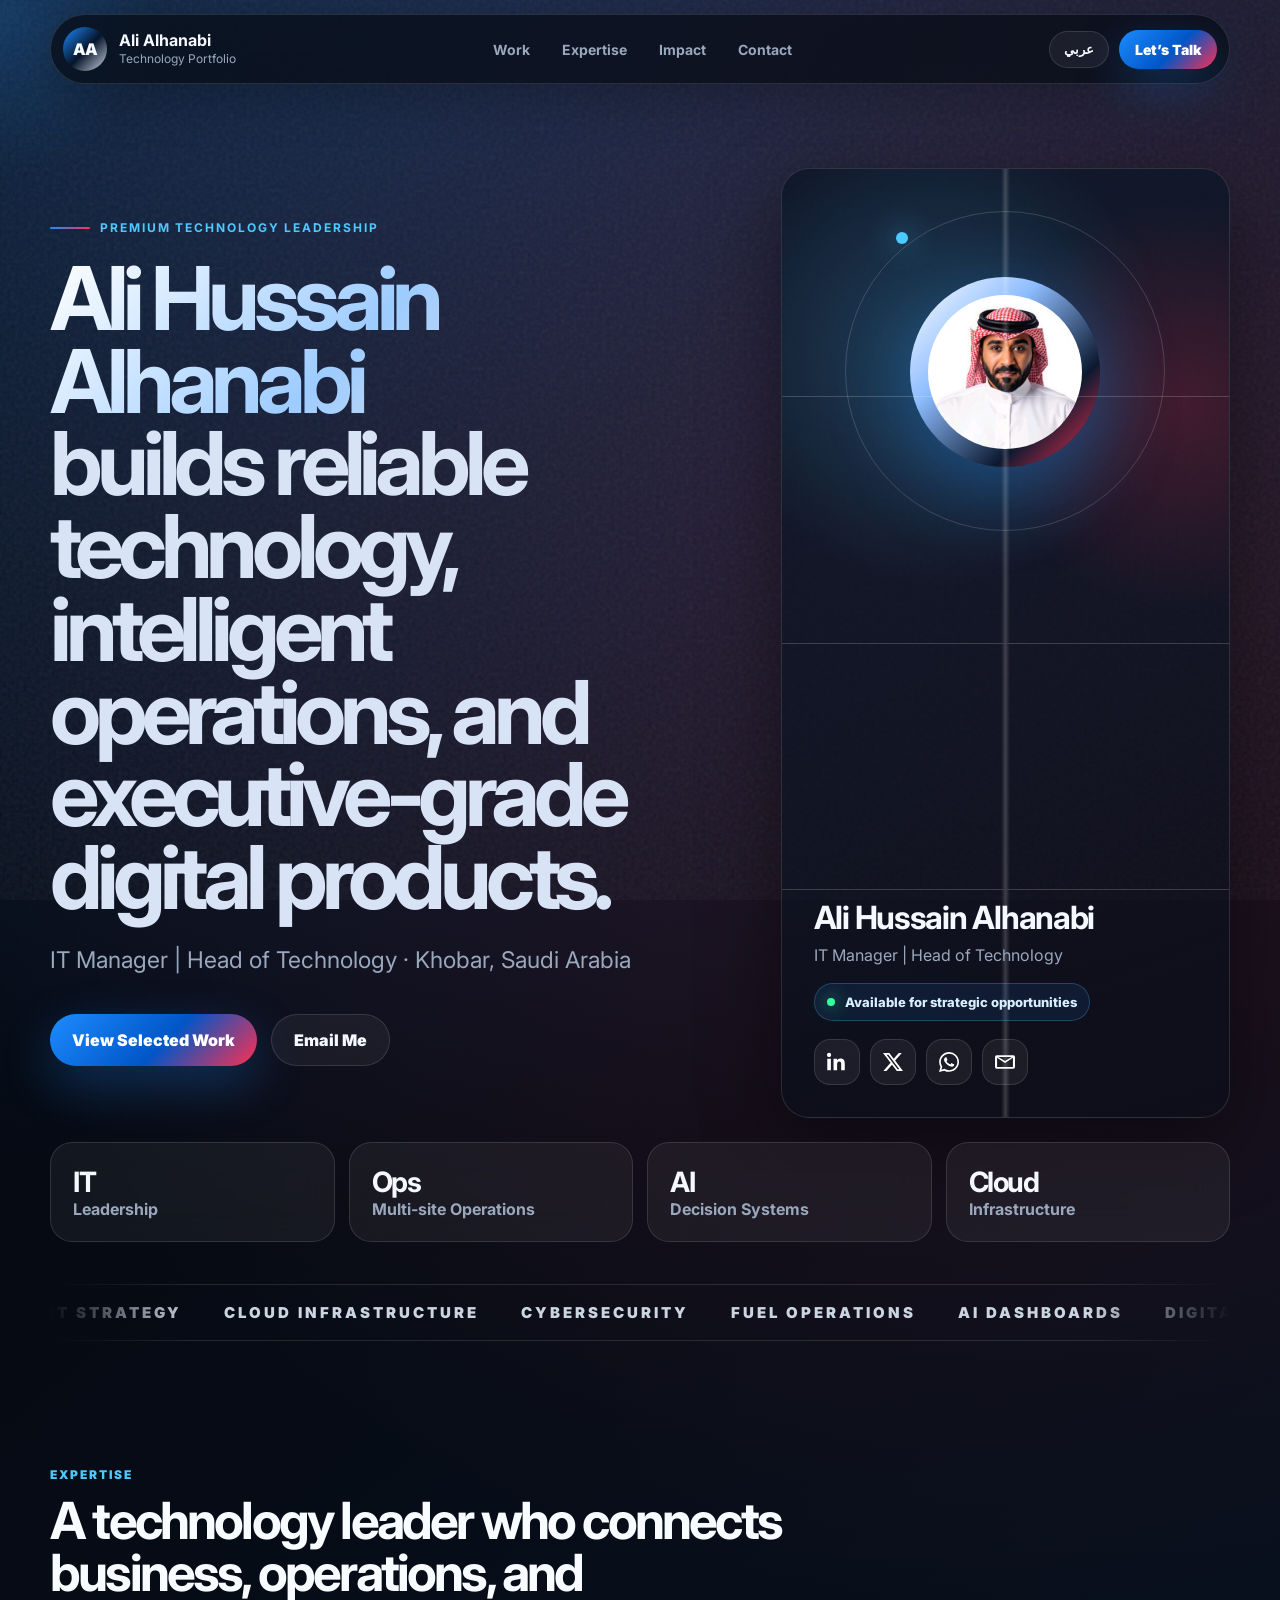
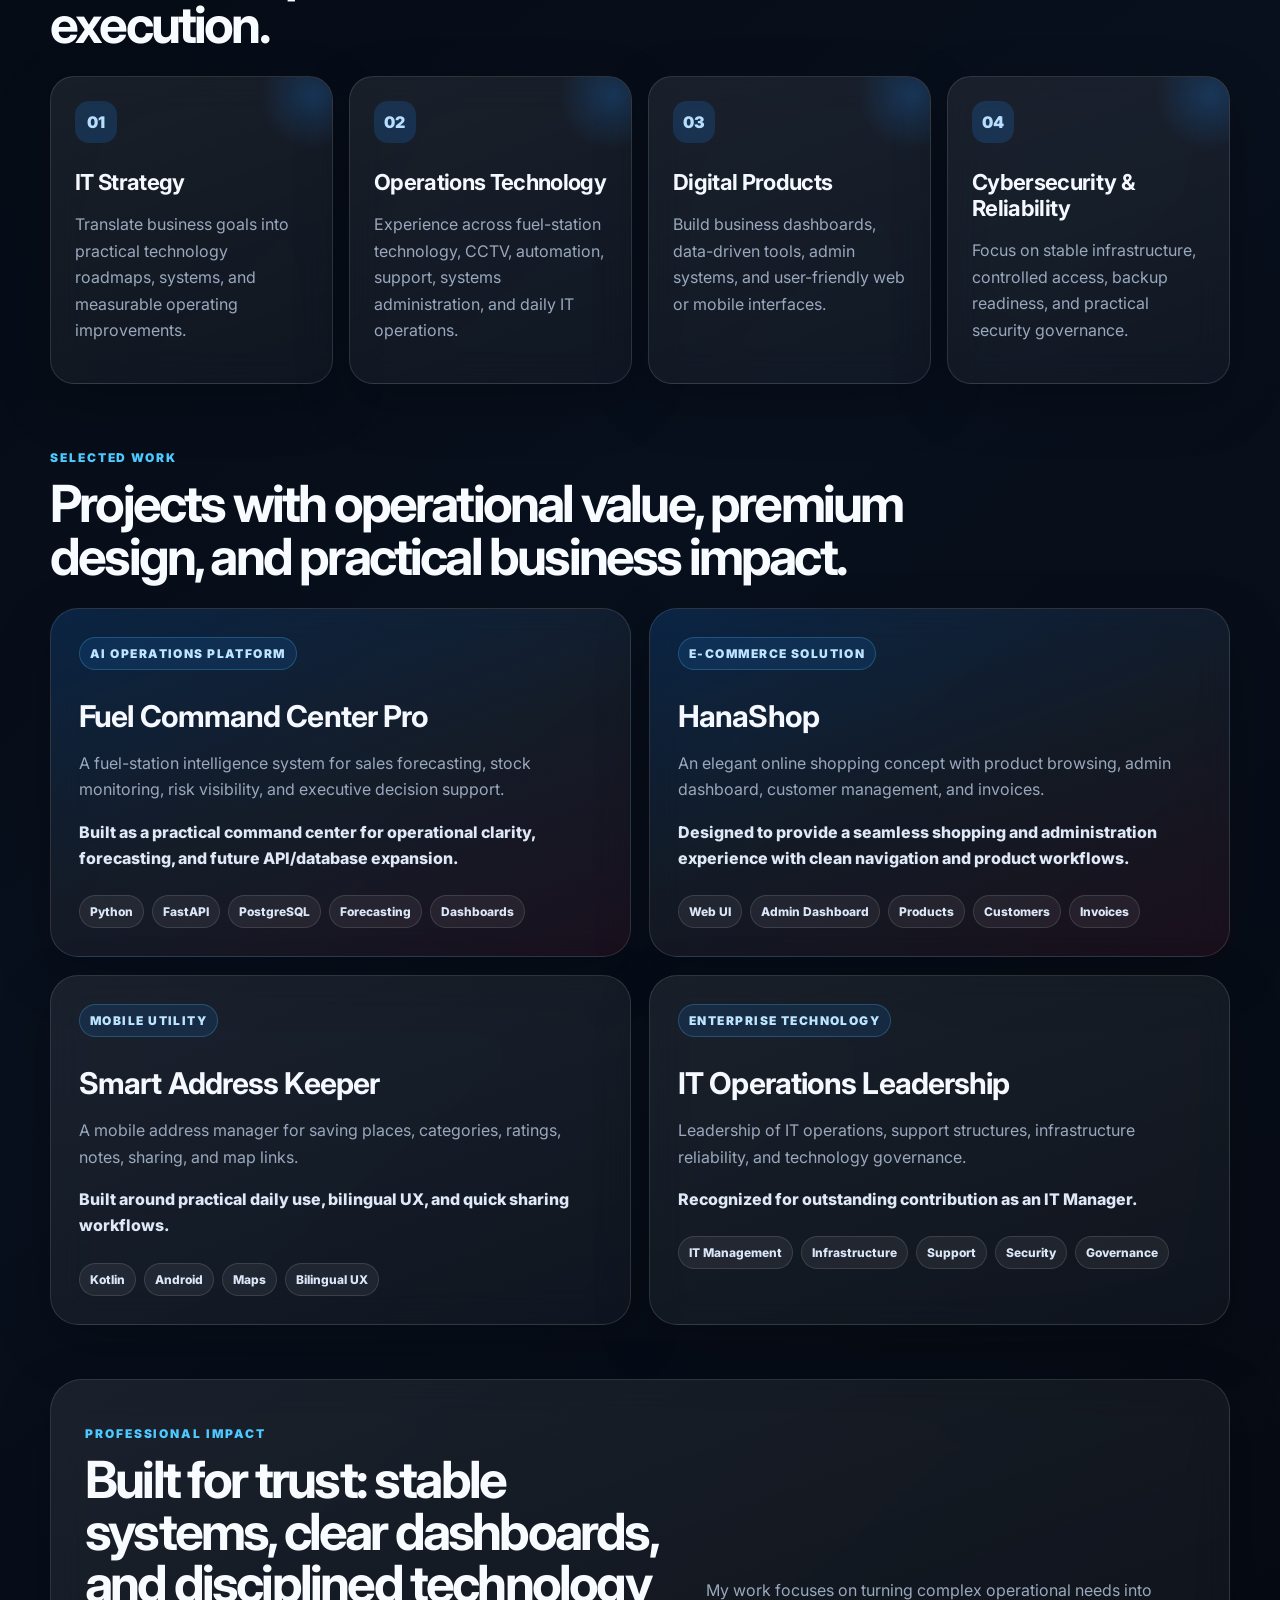
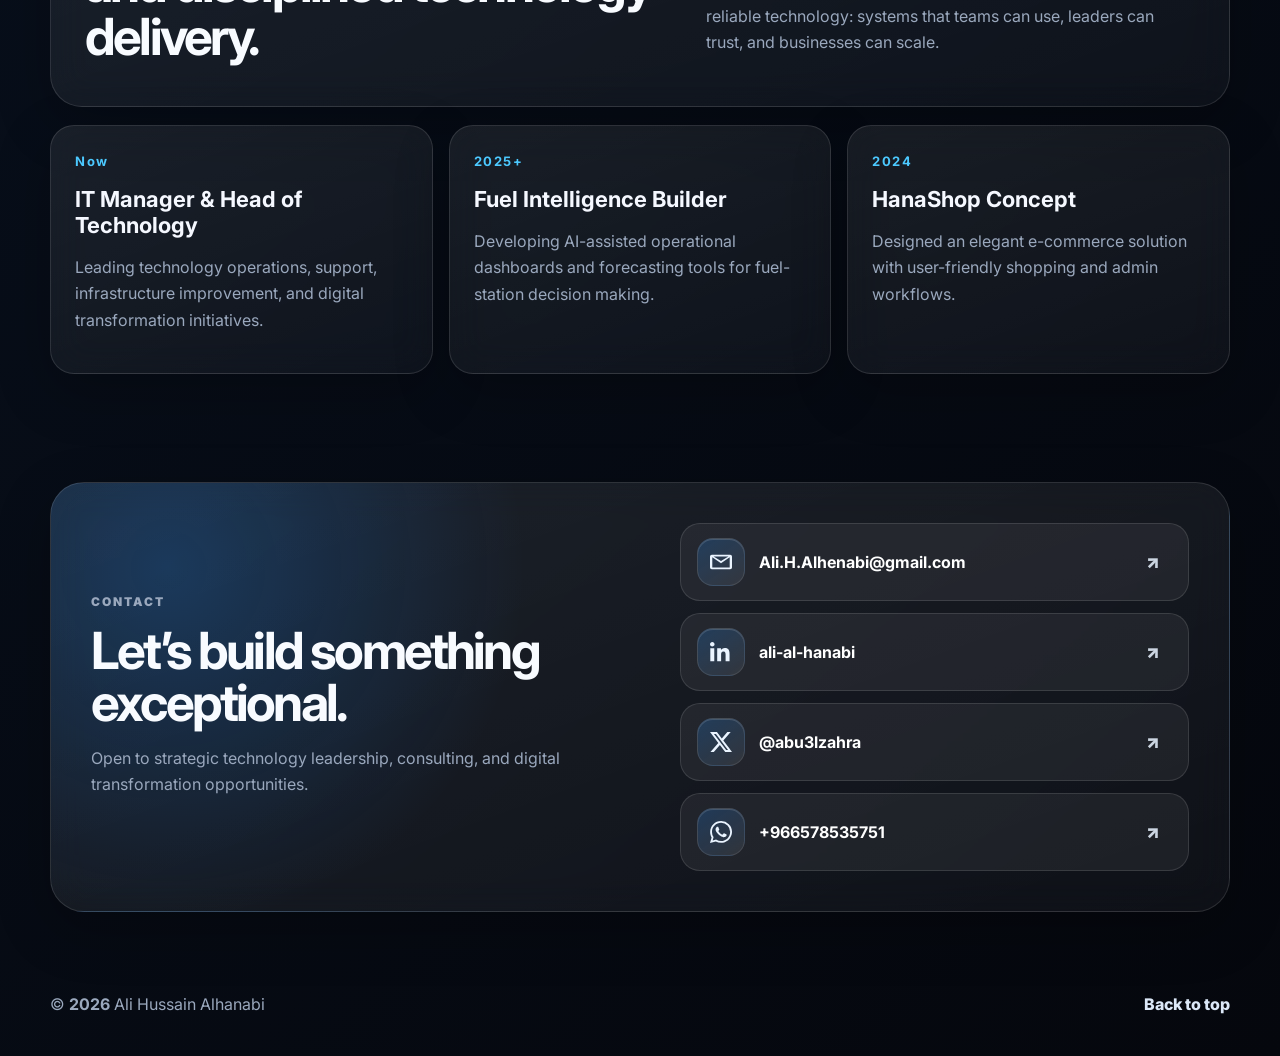
==== index.html @ bebb2d90 "Initial premium portfolio website" ====
<!doctype html>
<html lang="en" dir="ltr">
<head>
  <meta charset="utf-8" />
  <meta name="viewport" content="width=device-width, initial-scale=1" />
  <title>Ali Hussain Alhanabi | Premium Technology Portfolio</title>
  <meta name="description" content="Premium portfolio of Ali Hussain Alhanabi, IT Manager and Head of Technology based in Khobar, Saudi Arabia." />
  <meta name="theme-color" content="#07111f" />
  <meta property="og:title" content="Ali Hussain Alhanabi | Technology Portfolio" />
  <meta property="og:description" content="IT leadership, operations technology, AI dashboards, and digital products." />
  <meta property="og:type" content="website" />
  <link rel="preconnect" href="https://fonts.googleapis.com">
  <link rel="preconnect" href="https://fonts.gstatic.com" crossorigin>
  <link href="https://fonts.googleapis.com/css2?family=Inter:wght@400;500;600;700;800;900&family=Tajawal:wght@400;500;700;800;900&display=swap" rel="stylesheet">
  <link rel="stylesheet" href="styles.css" />
  <script src="profile-data.js"></script>
</head>
<body>
  <div class="noise"></div>
  <div class="cursor-glow" id="cursorGlow"></div>

  <header class="site-header" id="top">
    <a class="brand" href="#top" aria-label="Ali Alhanabi home">
      <span class="brand-mark">AA</span>
      <span class="brand-copy"><strong>Ali Alhanabi</strong><small>Technology Portfolio</small></span>
    </a>
    <nav class="nav" aria-label="Primary navigation">
      <a data-i18n="nav_work" href="#work">Work</a>
      <a data-i18n="nav_expertise" href="#expertise">Expertise</a>
      <a data-i18n="nav_impact" href="#impact">Impact</a>
      <a data-i18n="nav_contact" href="#contact">Contact</a>
    </nav>
    <div class="header-actions">
      <button class="lang-toggle" id="langToggle" type="button">عربي</button>
      <a class="magnetic-btn small" href="#contact"><span data-i18n="lets_talk">Let’s Talk</span></a>
    </div>
  </header>

  <main>
    <section class="hero section-shell">
      <div class="hero-grid">
        <div class="hero-copy reveal">
          <div class="eyebrow"><span></span><b data-i18n="eyebrow">Premium Technology Leadership</b></div>
          <h1><span id="heroName">Ali Hussain Alhanabi</span><em data-i18n="hero_line"> builds reliable technology, intelligent operations, and executive-grade digital products.</em></h1>
          <p class="hero-sub" id="heroSub">IT Manager | Head of Technology based in Khobar, Saudi Arabia.</p>
          <div class="hero-actions">
            <a class="magnetic-btn" href="#work"><span data-i18n="view_work">View Selected Work</span></a>
            <a class="ghost-btn" href="mailto:Ali.H.Alhenabi@gmail.com"><span data-i18n="email_me">Email Me</span></a>
          </div>
        </div>

        <aside class="signature-card reveal delay-1" aria-label="Profile card">
          <div class="orbital-ring"></div>
          <div class="profile-orb" id="profileOrb"><img id="profilePhoto" alt="Ali Hussain Alhanabi profile photo"><span>AA</span></div>
          <div class="card-lines">
            <span></span><span></span><span></span>
          </div>
          <h2 id="cardName">Ali Hussain Alhanabi</h2>
          <p id="cardTitle">IT Manager | Head of Technology</p>
          <div class="status-pill"><i></i><span data-i18n="available">Available for strategic opportunities</span></div>
          <div class="social-strip" id="heroSocial"></div>
        </aside>
      </div>
      <div class="metric-row" id="metrics"></div>
    </section>

    <section class="section-shell marquee-shell" aria-label="Capabilities">
      <div class="marquee"><div class="marquee-track">
        <span>IT Strategy</span><span>Cloud Infrastructure</span><span>Cybersecurity</span><span>Fuel Operations</span><span>AI Dashboards</span><span>Digital Products</span><span>Automation</span><span>Governance</span>
      </div></div>
    </section>

    <section class="section-shell split-section" id="expertise">
      <div class="section-heading reveal">
        <p data-i18n="expertise_kicker">Expertise</p>
        <h2 data-i18n="expertise_title">A technology leader who connects business, operations, and execution.</h2>
      </div>
      <div class="strength-grid" id="strengths"></div>
    </section>

    <section class="section-shell" id="work">
      <div class="section-heading wide reveal">
        <p data-i18n="work_kicker">Selected Work</p>
        <h2 data-i18n="work_title">Projects with operational value, premium design, and practical business impact.</h2>
      </div>
      <div class="project-grid" id="projects"></div>
    </section>

    <section class="section-shell impact-section" id="impact">
      <div class="impact-panel reveal">
        <div>
          <p class="section-kicker" data-i18n="impact_kicker">Professional Impact</p>
          <h2 data-i18n="impact_title">Built for trust: stable systems, clear dashboards, and disciplined technology delivery.</h2>
        </div>
        <div class="impact-copy">
          <p data-i18n="impact_text">My work focuses on turning complex operational needs into reliable technology: systems that teams can use, leaders can trust, and businesses can scale.</p>
        </div>
      </div>
      <div class="timeline" id="timeline"></div>
    </section>

    <section class="section-shell contact-section" id="contact">
      <div class="contact-card reveal">
        <div>
          <p class="section-kicker" data-i18n="contact_kicker">Contact</p>
          <h2 data-i18n="contact_title">Let’s build something exceptional.</h2>
          <p id="availability">Open to strategic technology leadership, consulting, and digital transformation opportunities.</p>
        </div>
        <div class="contact-actions" id="contactActions"></div>
      </div>
    </section>
  </main>

  <footer class="footer">
    <span>© <b id="year"></b> Ali Hussain Alhanabi</span>
    <a href="#top" data-i18n="back_top">Back to top</a>
  </footer>

  <button class="admin-dot" id="adminDot" aria-label="Open editor"></button>
  <dialog class="admin-panel" id="adminPanel">
    <form method="dialog">
      <div class="admin-head"><strong>Portfolio Editor</strong><button value="close">×</button></div>
      <textarea id="dataEditor" spellcheck="false"></textarea>
      <div class="admin-actions"><button id="applyData" type="button">Apply Preview</button><button id="downloadData" type="button">Download profile-data.js</button></div>
    </form>
  </dialog>

  <script src="script.js"></script>
</body>
</html>
---- styles.css ----
:root{--bg:#05070d;--panel:#0a1220;--panel2:#0d1728;--text:#f5f8ff;--muted:#9aa8bd;--blue:#1d8cff;--blue2:#4cc9ff;--silver:#cbd5e1;--red:#ff304f;--white:#fff;--line:rgba(255,255,255,.12);--shadow:0 24px 80px rgba(0,0,0,.45);--radius:28px;--font:Inter,Tajawal,system-ui,sans-serif}*{box-sizing:border-box}html{scroll-behavior:smooth}body{margin:0;font-family:var(--font);background:radial-gradient(circle at 20% -10%,rgba(29,140,255,.32),transparent 34%),radial-gradient(circle at 78% 10%,rgba(255,48,79,.16),transparent 30%),linear-gradient(140deg,#03050a 0%,#08101d 50%,#05070d 100%);color:var(--text);min-height:100vh;overflow-x:hidden}body.rtl{direction:rtl}.noise{position:fixed;inset:0;opacity:.08;pointer-events:none;z-index:0;background-image:url("data:image/svg+xml,%3Csvg viewBox='0 0 256 256' xmlns='http://www.w3.org/2000/svg'%3E%3Cfilter id='n'%3E%3CfeTurbulence type='fractalNoise' baseFrequency='.85' numOctaves='3' stitchTiles='stitch'/%3E%3C/filter%3E%3Crect width='100%25' height='100%25' filter='url(%23n)'/%3E%3C/svg%3E")}.cursor-glow{position:fixed;width:360px;height:360px;background:radial-gradient(circle,rgba(29,140,255,.16),transparent 62%);border-radius:50%;pointer-events:none;transform:translate(-50%,-50%);z-index:1;mix-blend-mode:screen}.site-header{position:sticky;top:14px;z-index:10;margin:14px auto 0;width:min(1180px,calc(100% - 32px));display:flex;align-items:center;justify-content:space-between;padding:12px;border:1px solid var(--line);background:rgba(5,9,17,.68);backdrop-filter:blur(22px);border-radius:999px;box-shadow:0 14px 50px rgba(0,0,0,.24)}.brand{display:flex;align-items:center;gap:12px;color:var(--text);text-decoration:none}.brand-mark{display:grid;place-items:center;width:44px;height:44px;border-radius:50%;background:linear-gradient(135deg,var(--blue),#06142a 52%,var(--silver));font-weight:900;letter-spacing:-.08em}.brand-copy{display:flex;flex-direction:column;line-height:1.05}.brand-copy small{color:var(--muted);font-size:12px;margin-top:4px}.nav{display:flex;gap:8px}.nav a{color:var(--muted);text-decoration:none;padding:10px 12px;border-radius:999px;font-weight:700;font-size:14px}.nav a:hover{color:var(--text);background:rgba(255,255,255,.07)}.header-actions{display:flex;align-items:center;gap:10px}.lang-toggle{border:1px solid var(--line);background:rgba(255,255,255,.06);color:var(--text);padding:10px 14px;border-radius:999px;font-weight:800;cursor:pointer}.section-shell{position:relative;z-index:2;width:min(1180px,calc(100% - 32px));margin:0 auto}.hero{padding:84px 0 26px}.hero-grid{display:grid;grid-template-columns:1.22fr .78fr;gap:28px;align-items:stretch}.hero-copy{padding:52px 0}.eyebrow,.section-kicker,.section-heading p{display:flex;align-items:center;gap:10px;color:var(--blue2);font-weight:900;text-transform:uppercase;letter-spacing:.16em;font-size:12px}.eyebrow span{width:40px;height:2px;background:linear-gradient(90deg,var(--blue),var(--red));border-radius:999px}.hero h1{font-size:clamp(44px,7vw,88px);line-height:.94;letter-spacing:-.07em;margin:22px 0}.hero h1 span{display:block;background:linear-gradient(135deg,#fff,#9dccff 45%,#d8dee9 72%,#fff);-webkit-background-clip:text;color:transparent}.hero h1 em{font-style:normal;color:#d8e3f5}.hero-sub{font-size:clamp(18px,2vw,23px);color:var(--muted);max-width:740px;line-height:1.65}.hero-actions{display:flex;gap:14px;flex-wrap:wrap;margin-top:34px}.magnetic-btn,.ghost-btn{position:relative;display:inline-flex;align-items:center;justify-content:center;text-decoration:none;border-radius:999px;padding:15px 22px;font-weight:900;overflow:hidden}.magnetic-btn{color:white;background:linear-gradient(135deg,var(--blue),#0056c7 55%,var(--red));box-shadow:0 18px 50px rgba(29,140,255,.28)}.magnetic-btn:before{content:"";position:absolute;inset:-2px;background:linear-gradient(120deg,transparent,rgba(255,255,255,.55),transparent);transform:translateX(-120%) skewX(-20deg);transition:.8s}.magnetic-btn:hover:before{transform:translateX(120%) skewX(-20deg)}.magnetic-btn span,.ghost-btn span{position:relative;z-index:1}.magnetic-btn.small{padding:11px 16px;font-size:14px}.ghost-btn{color:var(--text);border:1px solid var(--line);background:rgba(255,255,255,.05)}.signature-card{position:relative;min-height:520px;border:1px solid var(--line);background:linear-gradient(160deg,rgba(13,23,40,.86),rgba(7,13,24,.56));box-shadow:var(--shadow);border-radius:var(--radius);padding:32px;overflow:hidden;display:flex;flex-direction:column;justify-content:flex-end}.signature-card:before{content:"";position:absolute;inset:-1px;background:radial-gradient(circle at 35% 20%,rgba(76,201,255,.24),transparent 28%),radial-gradient(circle at 90% 25%,rgba(255,48,79,.2),transparent 25%);pointer-events:none}.orbital-ring{position:absolute;width:320px;height:320px;border:1px solid rgba(255,255,255,.16);border-radius:50%;top:42px;left:50%;transform:translateX(-50%);animation:spin 16s linear infinite}.orbital-ring:after{content:"";position:absolute;width:12px;height:12px;border-radius:50%;background:var(--blue2);top:20px;left:50px;box-shadow:0 0 30px var(--blue2)}.profile-orb{position:absolute;top:108px;left:50%;transform:translateX(-50%);display:grid;place-items:center;width:190px;height:190px;border-radius:50%;background:linear-gradient(135deg,#fff,#8dbdff 35%,#0c1930 72%,#ff304f);box-shadow:0 24px 80px rgba(29,140,255,.34)}.profile-orb span{display:grid;place-items:center;width:154px;height:154px;border-radius:50%;background:#07111f;color:#fff;font-size:48px;font-weight:900;letter-spacing:-.12em}.card-lines{position:absolute;inset:0;opacity:.18;background:linear-gradient(90deg,transparent 49%,#fff 50%,transparent 51%)}.card-lines span{position:absolute;display:block;height:1px;background:#fff;left:0;right:0}.card-lines span:nth-child(1){top:24%}.card-lines span:nth-child(2){top:50%}.card-lines span:nth-child(3){top:76%}.signature-card h2,.signature-card p,.status-pill,.social-strip{position:relative}.signature-card h2{font-size:32px;letter-spacing:-.04em;margin:0 0 8px}.signature-card p{color:var(--muted);margin:0 0 18px}.status-pill{display:inline-flex;align-items:center;gap:10px;border:1px solid rgba(76,201,255,.25);background:rgba(29,140,255,.1);color:#d8efff;border-radius:999px;padding:10px 12px;font-size:13px;font-weight:800;width:max-content}.status-pill i{width:8px;height:8px;background:#35ff9e;border-radius:50%;box-shadow:0 0 18px #35ff9e}.social-strip{display:flex;gap:10px;margin-top:18px}.icon-btn{display:grid;place-items:center;width:46px;height:46px;border-radius:16px;color:#fff;text-decoration:none;border:1px solid var(--line);background:rgba(255,255,255,.06);transition:.25s}.icon-btn:hover{transform:translateY(-4px);border-color:rgba(76,201,255,.42);background:rgba(29,140,255,.18)}.icon-btn svg{width:20px;height:20px;fill:currentColor}.metric-row{display:grid;grid-template-columns:repeat(4,1fr);gap:14px;margin-top:24px}.metric-card{border:1px solid var(--line);background:rgba(255,255,255,.055);border-radius:22px;padding:22px;backdrop-filter:blur(18px)}.metric-card strong{display:block;font-size:28px;letter-spacing:-.05em}.metric-card span{color:var(--muted);font-weight:700}.marquee-shell{overflow:hidden;padding:16px 0 60px}.marquee{border-block:1px solid var(--line);padding:18px 0;mask-image:linear-gradient(90deg,transparent,#000 12%,#000 88%,transparent)}.marquee-track{display:flex;gap:42px;width:max-content;animation:marquee 22s linear infinite}.marquee span{font-size:15px;font-weight:900;color:var(--silver);text-transform:uppercase;letter-spacing:.2em}.split-section,.impact-section,.contact-section{padding:54px 0}.section-heading{max-width:740px;margin-bottom:26px}.section-heading.wide{max-width:900px}.section-heading h2,.impact-panel h2,.contact-card h2{font-size:clamp(34px,4vw,58px);line-height:1.02;letter-spacing:-.055em;margin:10px 0;color:#f8fbff}.strength-grid{display:grid;grid-template-columns:repeat(4,1fr);gap:16px}.strength-card,.project-card,.timeline-item,.contact-card,.impact-panel{border:1px solid var(--line);background:linear-gradient(160deg,rgba(255,255,255,.08),rgba(255,255,255,.035));box-shadow:0 18px 55px rgba(0,0,0,.24);backdrop-filter:blur(18px)}.strength-card{border-radius:24px;padding:24px;min-height:260px;position:relative;overflow:hidden}.strength-card:after{content:"";position:absolute;width:120px;height:120px;border-radius:50%;right:-42px;top:-42px;background:radial-gradient(circle,rgba(29,140,255,.22),transparent 65%)}.strength-card .num{display:grid;place-items:center;width:42px;height:42px;border-radius:14px;background:rgba(29,140,255,.18);color:#b8ddff;font-weight:900;margin-bottom:26px}.strength-card h3,.project-card h3{font-size:22px;letter-spacing:-.03em;margin:0 0 12px}.strength-card p,.project-card p,.impact-copy p,.contact-card p,.timeline-item p{color:var(--muted);line-height:1.65}.project-grid{display:grid;grid-template-columns:1fr 1fr;gap:18px}.project-card{position:relative;border-radius:28px;padding:28px;min-height:340px;overflow:hidden;transition:.28s}.project-card:hover{transform:translateY(-6px);border-color:rgba(76,201,255,.35)}.project-card.featured{grid-column:span 1;background:linear-gradient(160deg,rgba(29,140,255,.18),rgba(255,255,255,.05) 52%,rgba(255,48,79,.08))}.project-card:before{content:"";position:absolute;inset:0;background:linear-gradient(120deg,transparent,rgba(255,255,255,.05),transparent);opacity:0;transition:.3s}.project-card:hover:before{opacity:1}.tag{display:inline-flex;border:1px solid rgba(76,201,255,.25);background:rgba(29,140,255,.12);padding:8px 10px;border-radius:999px;color:#bde5ff;font-size:12px;font-weight:900;text-transform:uppercase;letter-spacing:.12em}.project-card h3{font-size:30px;margin-top:28px}.impact-text{font-weight:800;color:#dfe8f7!important}.stack{display:flex;gap:8px;flex-wrap:wrap;margin-top:24px}.stack span{font-size:12px;font-weight:800;color:#dbe7f8;border:1px solid var(--line);background:rgba(255,255,255,.06);border-radius:999px;padding:8px 10px}.impact-panel{border-radius:32px;padding:34px;display:grid;grid-template-columns:1.1fr .9fr;gap:24px;align-items:end}.timeline{display:grid;grid-template-columns:repeat(3,1fr);gap:16px;margin-top:18px}.timeline-item{border-radius:24px;padding:24px}.timeline-item strong{color:var(--blue2);font-size:13px;letter-spacing:.12em}.timeline-item h3{font-size:22px;margin:16px 0 8px}.contact-card{border-radius:34px;padding:40px;display:grid;grid-template-columns:1fr .9fr;gap:24px;align-items:center;background:radial-gradient(circle at 10% 20%,rgba(29,140,255,.24),transparent 32%),linear-gradient(160deg,rgba(255,255,255,.09),rgba(255,255,255,.04))}.contact-actions{display:grid;gap:12px}.contact-link{display:grid;grid-template-columns:48px 1fr 26px;align-items:center;gap:14px;color:#fff;text-decoration:none;border:1px solid var(--line);background:rgba(255,255,255,.06);padding:14px 16px;border-radius:20px;font-weight:900;transition:.25s ease}.contact-link:hover{background:rgba(29,140,255,.16);border-color:rgba(76,201,255,.32);transform:translateY(-2px)}.contact-icon{width:48px;height:48px;border-radius:16px;display:grid;place-items:center;background:linear-gradient(145deg,rgba(29,140,255,.22),rgba(255,255,255,.08));border:1px solid rgba(255,255,255,.1);box-shadow:inset 0 1px 0 rgba(255,255,255,.15)}.contact-icon svg{width:22px;height:22px;fill:#eaf4ff}.contact-arrow{color:var(--silver);font-size:18px}.contact-link b{overflow-wrap:anywhere}.footer{position:relative;z-index:2;width:min(1180px,calc(100% - 32px));margin:0 auto;padding:28px 0 42px;color:var(--muted);display:flex;justify-content:space-between}.footer a{color:#dce8f8;text-decoration:none;font-weight:800}.admin-dot{display:none;position:fixed;right:18px;bottom:18px;width:12px;height:12px;border-radius:50%;border:0;background:rgba(76,201,255,.35);z-index:30}.admin-panel{width:min(860px,92vw);border:1px solid var(--line);border-radius:24px;padding:0;background:#07111f;color:#fff}.admin-head{display:flex;justify-content:space-between;align-items:center;padding:16px 18px;border-bottom:1px solid var(--line)}.admin-head button{background:transparent;border:0;color:#fff;font-size:26px;cursor:pointer}.admin-panel textarea{width:100%;height:55vh;background:#020610;color:#d9e7ff;border:0;padding:18px;font:13px ui-monospace,monospace}.admin-actions{display:flex;gap:10px;justify-content:flex-end;padding:14px}.admin-actions button{border:1px solid var(--line);background:rgba(29,140,255,.2);color:#fff;border-radius:12px;padding:10px 12px;font-weight:800;cursor:pointer}.reveal{opacity:0;transform:translateY(22px);transition:.75s ease}.reveal.show{opacity:1;transform:none}.delay-1{transition-delay:.12s}@keyframes spin{to{transform:translateX(-50%) rotate(360deg)}}@keyframes marquee{to{transform:translateX(-50%)}}@media (max-width:920px){.site-header{border-radius:24px;align-items:flex-start}.nav{display:none}.hero{padding-top:48px}.hero-grid,.impact-panel,.contact-card{grid-template-columns:1fr}.signature-card{min-height:460px}.metric-row,.strength-grid,.timeline{grid-template-columns:1fr 1fr}.project-grid{grid-template-columns:1fr}.hero-copy{padding:22px 0}.cursor-glow{display:none}}@media (max-width:560px){.site-header{width:calc(100% - 18px);top:8px;margin-top:8px}.brand-copy small{display:none}.header-actions .magnetic-btn{display:none}.section-shell,.footer{width:calc(100% - 18px)}.hero h1{font-size:43px}.signature-card{padding:24px;border-radius:24px}.metric-row,.strength-grid,.timeline{grid-template-columns:1fr}.contact-card{padding:26px}.footer{display:grid;gap:12px}.profile-orb{width:160px;height:160px}.profile-orb span{width:128px;height:128px;font-size:40px}.orbital-ring{width:270px;height:270px}.project-card{padding:24px}.section-heading h2,.impact-panel h2,.contact-card h2{font-size:34px}}body.rtl .brand-copy,body.rtl .hero-copy,body.rtl .signature-card,body.rtl .section-heading,body.rtl .strength-card,body.rtl .project-card,body.rtl .impact-panel,body.rtl .timeline-item,body.rtl .contact-card{text-align:right}body.rtl .strength-card:after{right:auto;left:-42px}body.rtl .marquee-track{animation-direction:reverse}body.rtl .footer{direction:rtl}


/* Premium Arabic typography and profile photo overrides */
.profile-orb{overflow:hidden}
.profile-orb img{position:absolute;inset:18px;width:calc(100% - 36px);height:calc(100% - 36px);object-fit:cover;border-radius:50%;opacity:0;transition:opacity .25s ease;z-index:3;background:#07111f}
.profile-orb.has-photo img{opacity:1}
.profile-orb.has-photo span{opacity:0}
body.rtl{font-family:Tajawal,Inter,system-ui,sans-serif}
body.rtl .hero h1{font-size:clamp(38px,5.25vw,70px);line-height:1.22;letter-spacing:0;margin:24px 0 18px;font-weight:900}
body.rtl .hero h1 span,body.rtl .hero h1 em{line-height:1.22}
body.rtl .hero-sub{font-size:clamp(17px,1.75vw,21px);line-height:1.9}
body.rtl .section-heading h2,body.rtl .impact-panel h2,body.rtl .contact-card h2{line-height:1.25;letter-spacing:0}
body.rtl .strength-card h3,body.rtl .project-card h3,body.rtl .timeline-item h3{line-height:1.35;letter-spacing:0}
body.rtl .strength-card p,body.rtl .project-card p,body.rtl .impact-copy p,body.rtl .contact-card p,body.rtl .timeline-item p{line-height:1.9}
@media (max-width:560px){body.rtl .hero h1{font-size:36px;line-height:1.28}.profile-orb img{inset:16px;width:calc(100% - 32px);height:calc(100% - 32px)}}
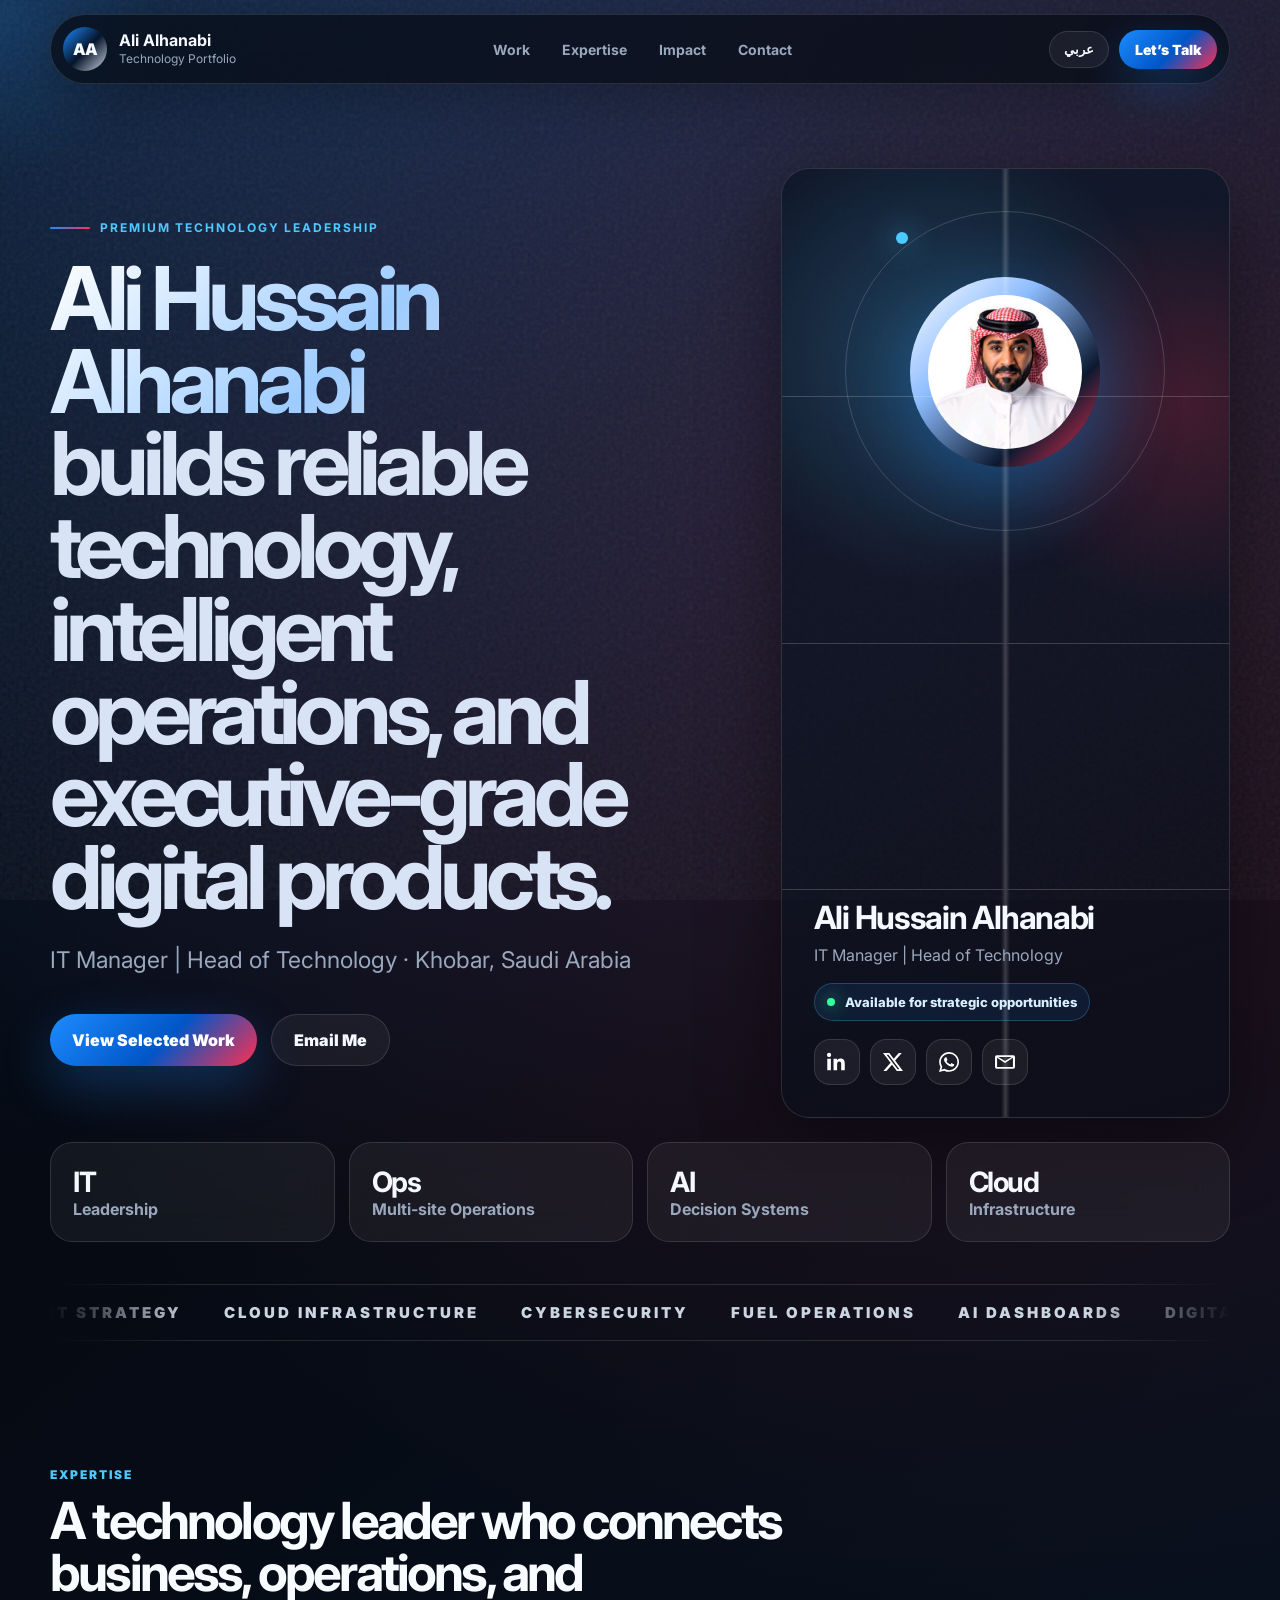
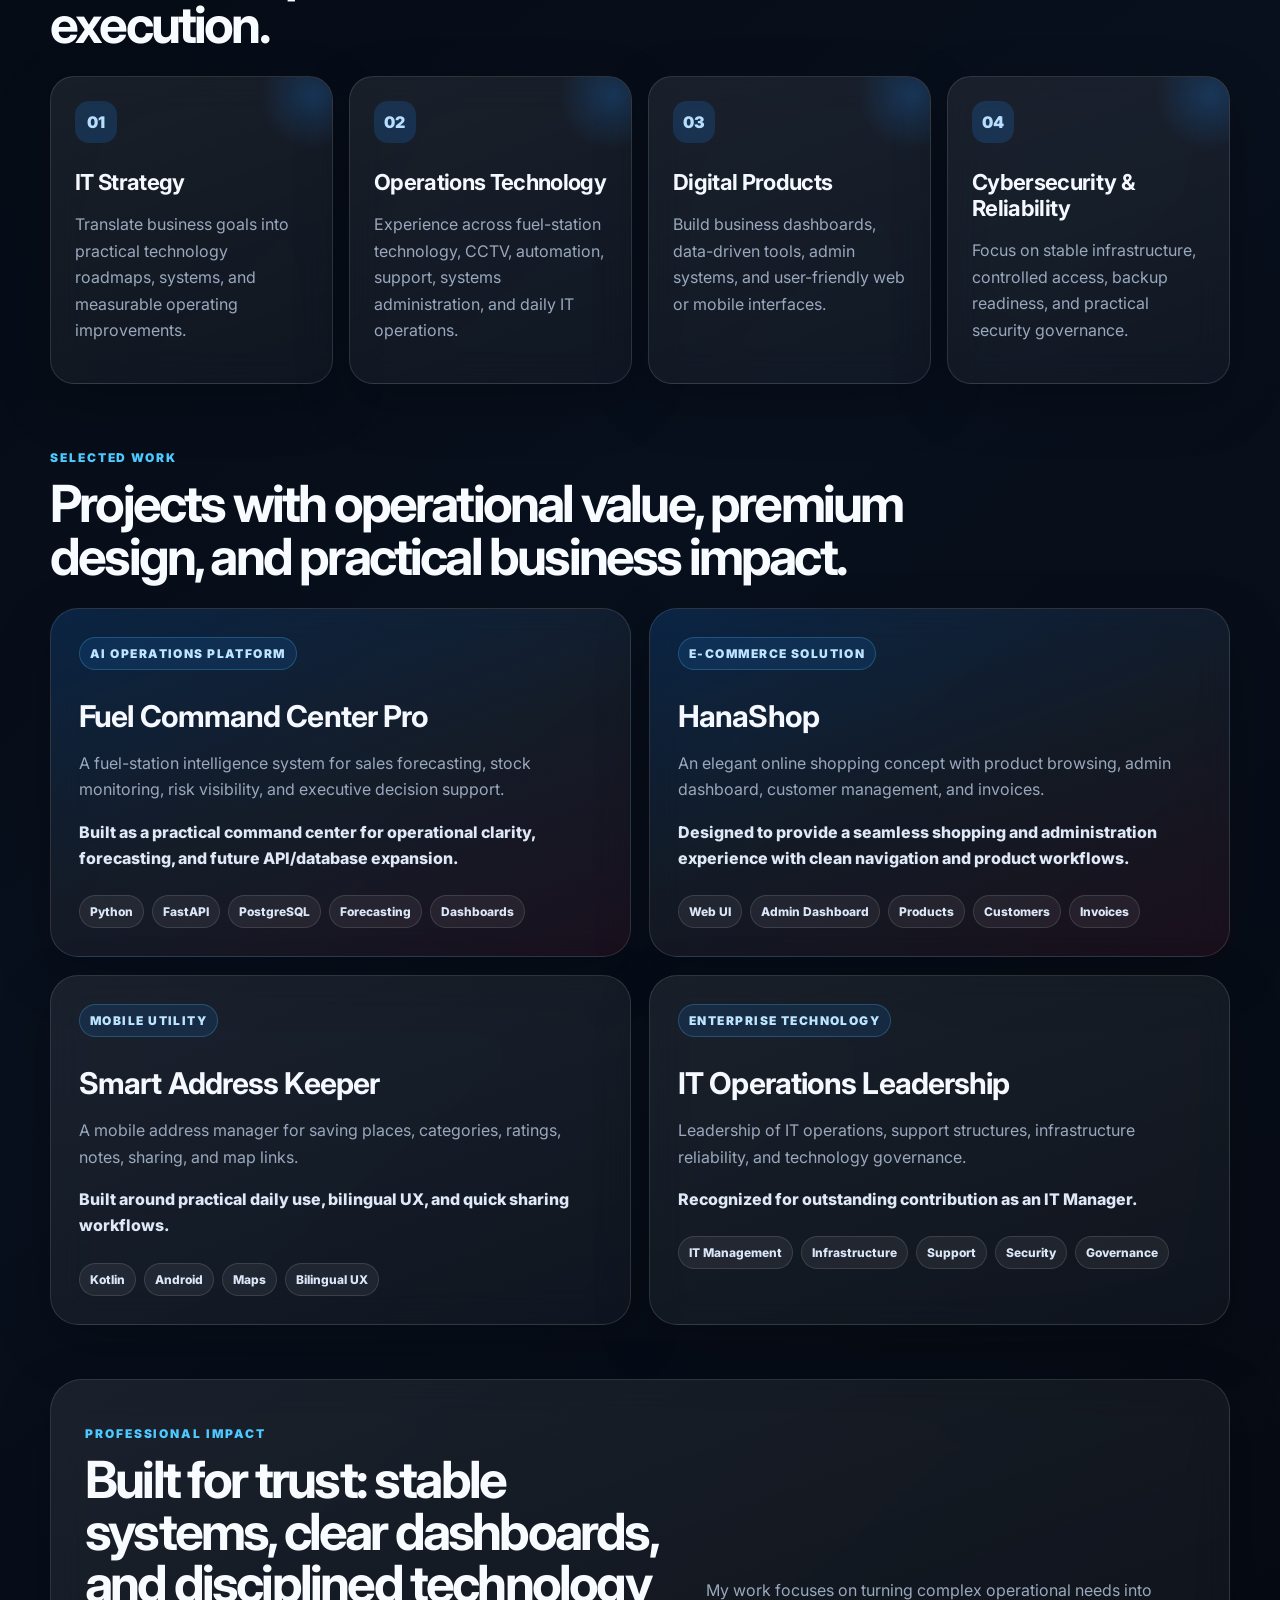
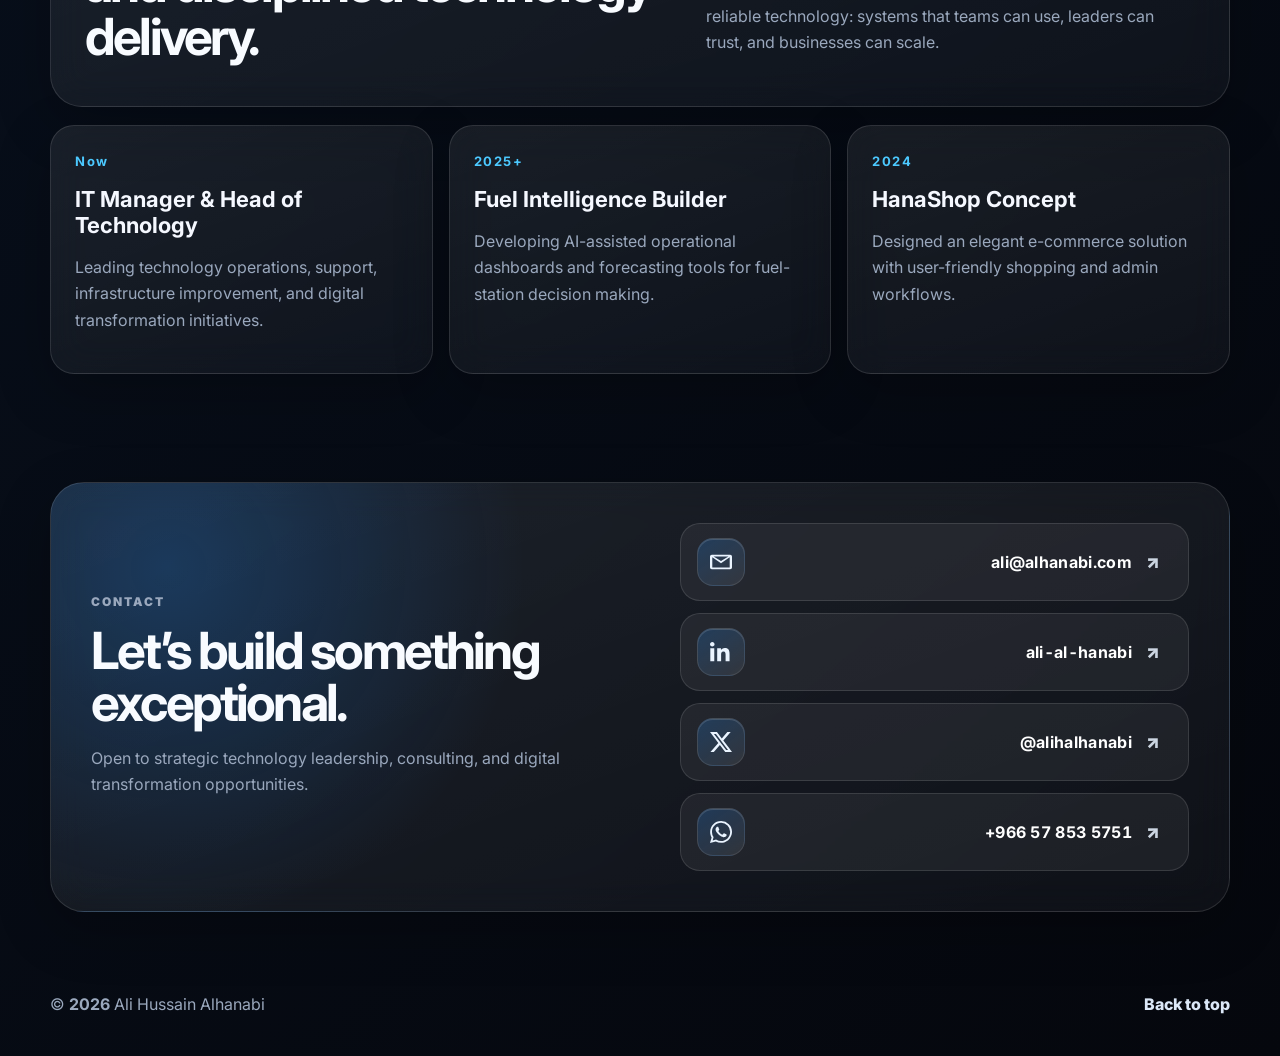
==== commit 297dfe78: "Update contact details and RTL contact alignment" ====
--- a/index.html
+++ b/index.html
@@ -45,7 +45,7 @@
           <p class="hero-sub" id="heroSub">IT Manager | Head of Technology based in Khobar, Saudi Arabia.</p>
           <div class="hero-actions">
             <a class="magnetic-btn" href="#work"><span data-i18n="view_work">View Selected Work</span></a>
-            <a class="ghost-btn" href="mailto:Ali.H.Alhenabi@gmail.com"><span data-i18n="email_me">Email Me</span></a>
+            <a class="ghost-btn" href="mailto:ali@alhanabi.com"><span data-i18n="email_me">Email Me</span></a>
           </div>
         </div>
 
--- a/styles.css
+++ b/styles.css
@@ -1,4 +1,4 @@
-:root{--bg:#05070d;--panel:#0a1220;--panel2:#0d1728;--text:#f5f8ff;--muted:#9aa8bd;--blue:#1d8cff;--blue2:#4cc9ff;--silver:#cbd5e1;--red:#ff304f;--white:#fff;--line:rgba(255,255,255,.12);--shadow:0 24px 80px rgba(0,0,0,.45);--radius:28px;--font:Inter,Tajawal,system-ui,sans-serif}*{box-sizing:border-box}html{scroll-behavior:smooth}body{margin:0;font-family:var(--font);background:radial-gradient(circle at 20% -10%,rgba(29,140,255,.32),transparent 34%),radial-gradient(circle at 78% 10%,rgba(255,48,79,.16),transparent 30%),linear-gradient(140deg,#03050a 0%,#08101d 50%,#05070d 100%);color:var(--text);min-height:100vh;overflow-x:hidden}body.rtl{direction:rtl}.noise{position:fixed;inset:0;opacity:.08;pointer-events:none;z-index:0;background-image:url("data:image/svg+xml,%3Csvg viewBox='0 0 256 256' xmlns='http://www.w3.org/2000/svg'%3E%3Cfilter id='n'%3E%3CfeTurbulence type='fractalNoise' baseFrequency='.85' numOctaves='3' stitchTiles='stitch'/%3E%3C/filter%3E%3Crect width='100%25' height='100%25' filter='url(%23n)'/%3E%3C/svg%3E")}.cursor-glow{position:fixed;width:360px;height:360px;background:radial-gradient(circle,rgba(29,140,255,.16),transparent 62%);border-radius:50%;pointer-events:none;transform:translate(-50%,-50%);z-index:1;mix-blend-mode:screen}.site-header{position:sticky;top:14px;z-index:10;margin:14px auto 0;width:min(1180px,calc(100% - 32px));display:flex;align-items:center;justify-content:space-between;padding:12px;border:1px solid var(--line);background:rgba(5,9,17,.68);backdrop-filter:blur(22px);border-radius:999px;box-shadow:0 14px 50px rgba(0,0,0,.24)}.brand{display:flex;align-items:center;gap:12px;color:var(--text);text-decoration:none}.brand-mark{display:grid;place-items:center;width:44px;height:44px;border-radius:50%;background:linear-gradient(135deg,var(--blue),#06142a 52%,var(--silver));font-weight:900;letter-spacing:-.08em}.brand-copy{display:flex;flex-direction:column;line-height:1.05}.brand-copy small{color:var(--muted);font-size:12px;margin-top:4px}.nav{display:flex;gap:8px}.nav a{color:var(--muted);text-decoration:none;padding:10px 12px;border-radius:999px;font-weight:700;font-size:14px}.nav a:hover{color:var(--text);background:rgba(255,255,255,.07)}.header-actions{display:flex;align-items:center;gap:10px}.lang-toggle{border:1px solid var(--line);background:rgba(255,255,255,.06);color:var(--text);padding:10px 14px;border-radius:999px;font-weight:800;cursor:pointer}.section-shell{position:relative;z-index:2;width:min(1180px,calc(100% - 32px));margin:0 auto}.hero{padding:84px 0 26px}.hero-grid{display:grid;grid-template-columns:1.22fr .78fr;gap:28px;align-items:stretch}.hero-copy{padding:52px 0}.eyebrow,.section-kicker,.section-heading p{display:flex;align-items:center;gap:10px;color:var(--blue2);font-weight:900;text-transform:uppercase;letter-spacing:.16em;font-size:12px}.eyebrow span{width:40px;height:2px;background:linear-gradient(90deg,var(--blue),var(--red));border-radius:999px}.hero h1{font-size:clamp(44px,7vw,88px);line-height:.94;letter-spacing:-.07em;margin:22px 0}.hero h1 span{display:block;background:linear-gradient(135deg,#fff,#9dccff 45%,#d8dee9 72%,#fff);-webkit-background-clip:text;color:transparent}.hero h1 em{font-style:normal;color:#d8e3f5}.hero-sub{font-size:clamp(18px,2vw,23px);color:var(--muted);max-width:740px;line-height:1.65}.hero-actions{display:flex;gap:14px;flex-wrap:wrap;margin-top:34px}.magnetic-btn,.ghost-btn{position:relative;display:inline-flex;align-items:center;justify-content:center;text-decoration:none;border-radius:999px;padding:15px 22px;font-weight:900;overflow:hidden}.magnetic-btn{color:white;background:linear-gradient(135deg,var(--blue),#0056c7 55%,var(--red));box-shadow:0 18px 50px rgba(29,140,255,.28)}.magnetic-btn:before{content:"";position:absolute;inset:-2px;background:linear-gradient(120deg,transparent,rgba(255,255,255,.55),transparent);transform:translateX(-120%) skewX(-20deg);transition:.8s}.magnetic-btn:hover:before{transform:translateX(120%) skewX(-20deg)}.magnetic-btn span,.ghost-btn span{position:relative;z-index:1}.magnetic-btn.small{padding:11px 16px;font-size:14px}.ghost-btn{color:var(--text);border:1px solid var(--line);background:rgba(255,255,255,.05)}.signature-card{position:relative;min-height:520px;border:1px solid var(--line);background:linear-gradient(160deg,rgba(13,23,40,.86),rgba(7,13,24,.56));box-shadow:var(--shadow);border-radius:var(--radius);padding:32px;overflow:hidden;display:flex;flex-direction:column;justify-content:flex-end}.signature-card:before{content:"";position:absolute;inset:-1px;background:radial-gradient(circle at 35% 20%,rgba(76,201,255,.24),transparent 28%),radial-gradient(circle at 90% 25%,rgba(255,48,79,.2),transparent 25%);pointer-events:none}.orbital-ring{position:absolute;width:320px;height:320px;border:1px solid rgba(255,255,255,.16);border-radius:50%;top:42px;left:50%;transform:translateX(-50%);animation:spin 16s linear infinite}.orbital-ring:after{content:"";position:absolute;width:12px;height:12px;border-radius:50%;background:var(--blue2);top:20px;left:50px;box-shadow:0 0 30px var(--blue2)}.profile-orb{position:absolute;top:108px;left:50%;transform:translateX(-50%);display:grid;place-items:center;width:190px;height:190px;border-radius:50%;background:linear-gradient(135deg,#fff,#8dbdff 35%,#0c1930 72%,#ff304f);box-shadow:0 24px 80px rgba(29,140,255,.34)}.profile-orb span{display:grid;place-items:center;width:154px;height:154px;border-radius:50%;background:#07111f;color:#fff;font-size:48px;font-weight:900;letter-spacing:-.12em}.card-lines{position:absolute;inset:0;opacity:.18;background:linear-gradient(90deg,transparent 49%,#fff 50%,transparent 51%)}.card-lines span{position:absolute;display:block;height:1px;background:#fff;left:0;right:0}.card-lines span:nth-child(1){top:24%}.card-lines span:nth-child(2){top:50%}.card-lines span:nth-child(3){top:76%}.signature-card h2,.signature-card p,.status-pill,.social-strip{position:relative}.signature-card h2{font-size:32px;letter-spacing:-.04em;margin:0 0 8px}.signature-card p{color:var(--muted);margin:0 0 18px}.status-pill{display:inline-flex;align-items:center;gap:10px;border:1px solid rgba(76,201,255,.25);background:rgba(29,140,255,.1);color:#d8efff;border-radius:999px;padding:10px 12px;font-size:13px;font-weight:800;width:max-content}.status-pill i{width:8px;height:8px;background:#35ff9e;border-radius:50%;box-shadow:0 0 18px #35ff9e}.social-strip{display:flex;gap:10px;margin-top:18px}.icon-btn{display:grid;place-items:center;width:46px;height:46px;border-radius:16px;color:#fff;text-decoration:none;border:1px solid var(--line);background:rgba(255,255,255,.06);transition:.25s}.icon-btn:hover{transform:translateY(-4px);border-color:rgba(76,201,255,.42);background:rgba(29,140,255,.18)}.icon-btn svg{width:20px;height:20px;fill:currentColor}.metric-row{display:grid;grid-template-columns:repeat(4,1fr);gap:14px;margin-top:24px}.metric-card{border:1px solid var(--line);background:rgba(255,255,255,.055);border-radius:22px;padding:22px;backdrop-filter:blur(18px)}.metric-card strong{display:block;font-size:28px;letter-spacing:-.05em}.metric-card span{color:var(--muted);font-weight:700}.marquee-shell{overflow:hidden;padding:16px 0 60px}.marquee{border-block:1px solid var(--line);padding:18px 0;mask-image:linear-gradient(90deg,transparent,#000 12%,#000 88%,transparent)}.marquee-track{display:flex;gap:42px;width:max-content;animation:marquee 22s linear infinite}.marquee span{font-size:15px;font-weight:900;color:var(--silver);text-transform:uppercase;letter-spacing:.2em}.split-section,.impact-section,.contact-section{padding:54px 0}.section-heading{max-width:740px;margin-bottom:26px}.section-heading.wide{max-width:900px}.section-heading h2,.impact-panel h2,.contact-card h2{font-size:clamp(34px,4vw,58px);line-height:1.02;letter-spacing:-.055em;margin:10px 0;color:#f8fbff}.strength-grid{display:grid;grid-template-columns:repeat(4,1fr);gap:16px}.strength-card,.project-card,.timeline-item,.contact-card,.impact-panel{border:1px solid var(--line);background:linear-gradient(160deg,rgba(255,255,255,.08),rgba(255,255,255,.035));box-shadow:0 18px 55px rgba(0,0,0,.24);backdrop-filter:blur(18px)}.strength-card{border-radius:24px;padding:24px;min-height:260px;position:relative;overflow:hidden}.strength-card:after{content:"";position:absolute;width:120px;height:120px;border-radius:50%;right:-42px;top:-42px;background:radial-gradient(circle,rgba(29,140,255,.22),transparent 65%)}.strength-card .num{display:grid;place-items:center;width:42px;height:42px;border-radius:14px;background:rgba(29,140,255,.18);color:#b8ddff;font-weight:900;margin-bottom:26px}.strength-card h3,.project-card h3{font-size:22px;letter-spacing:-.03em;margin:0 0 12px}.strength-card p,.project-card p,.impact-copy p,.contact-card p,.timeline-item p{color:var(--muted);line-height:1.65}.project-grid{display:grid;grid-template-columns:1fr 1fr;gap:18px}.project-card{position:relative;border-radius:28px;padding:28px;min-height:340px;overflow:hidden;transition:.28s}.project-card:hover{transform:translateY(-6px);border-color:rgba(76,201,255,.35)}.project-card.featured{grid-column:span 1;background:linear-gradient(160deg,rgba(29,140,255,.18),rgba(255,255,255,.05) 52%,rgba(255,48,79,.08))}.project-card:before{content:"";position:absolute;inset:0;background:linear-gradient(120deg,transparent,rgba(255,255,255,.05),transparent);opacity:0;transition:.3s}.project-card:hover:before{opacity:1}.tag{display:inline-flex;border:1px solid rgba(76,201,255,.25);background:rgba(29,140,255,.12);padding:8px 10px;border-radius:999px;color:#bde5ff;font-size:12px;font-weight:900;text-transform:uppercase;letter-spacing:.12em}.project-card h3{font-size:30px;margin-top:28px}.impact-text{font-weight:800;color:#dfe8f7!important}.stack{display:flex;gap:8px;flex-wrap:wrap;margin-top:24px}.stack span{font-size:12px;font-weight:800;color:#dbe7f8;border:1px solid var(--line);background:rgba(255,255,255,.06);border-radius:999px;padding:8px 10px}.impact-panel{border-radius:32px;padding:34px;display:grid;grid-template-columns:1.1fr .9fr;gap:24px;align-items:end}.timeline{display:grid;grid-template-columns:repeat(3,1fr);gap:16px;margin-top:18px}.timeline-item{border-radius:24px;padding:24px}.timeline-item strong{color:var(--blue2);font-size:13px;letter-spacing:.12em}.timeline-item h3{font-size:22px;margin:16px 0 8px}.contact-card{border-radius:34px;padding:40px;display:grid;grid-template-columns:1fr .9fr;gap:24px;align-items:center;background:radial-gradient(circle at 10% 20%,rgba(29,140,255,.24),transparent 32%),linear-gradient(160deg,rgba(255,255,255,.09),rgba(255,255,255,.04))}.contact-actions{display:grid;gap:12px}.contact-link{display:grid;grid-template-columns:48px 1fr 26px;align-items:center;gap:14px;color:#fff;text-decoration:none;border:1px solid var(--line);background:rgba(255,255,255,.06);padding:14px 16px;border-radius:20px;font-weight:900;transition:.25s ease}.contact-link:hover{background:rgba(29,140,255,.16);border-color:rgba(76,201,255,.32);transform:translateY(-2px)}.contact-icon{width:48px;height:48px;border-radius:16px;display:grid;place-items:center;background:linear-gradient(145deg,rgba(29,140,255,.22),rgba(255,255,255,.08));border:1px solid rgba(255,255,255,.1);box-shadow:inset 0 1px 0 rgba(255,255,255,.15)}.contact-icon svg{width:22px;height:22px;fill:#eaf4ff}.contact-arrow{color:var(--silver);font-size:18px}.contact-link b{overflow-wrap:anywhere}.footer{position:relative;z-index:2;width:min(1180px,calc(100% - 32px));margin:0 auto;padding:28px 0 42px;color:var(--muted);display:flex;justify-content:space-between}.footer a{color:#dce8f8;text-decoration:none;font-weight:800}.admin-dot{display:none;position:fixed;right:18px;bottom:18px;width:12px;height:12px;border-radius:50%;border:0;background:rgba(76,201,255,.35);z-index:30}.admin-panel{width:min(860px,92vw);border:1px solid var(--line);border-radius:24px;padding:0;background:#07111f;color:#fff}.admin-head{display:flex;justify-content:space-between;align-items:center;padding:16px 18px;border-bottom:1px solid var(--line)}.admin-head button{background:transparent;border:0;color:#fff;font-size:26px;cursor:pointer}.admin-panel textarea{width:100%;height:55vh;background:#020610;color:#d9e7ff;border:0;padding:18px;font:13px ui-monospace,monospace}.admin-actions{display:flex;gap:10px;justify-content:flex-end;padding:14px}.admin-actions button{border:1px solid var(--line);background:rgba(29,140,255,.2);color:#fff;border-radius:12px;padding:10px 12px;font-weight:800;cursor:pointer}.reveal{opacity:0;transform:translateY(22px);transition:.75s ease}.reveal.show{opacity:1;transform:none}.delay-1{transition-delay:.12s}@keyframes spin{to{transform:translateX(-50%) rotate(360deg)}}@keyframes marquee{to{transform:translateX(-50%)}}@media (max-width:920px){.site-header{border-radius:24px;align-items:flex-start}.nav{display:none}.hero{padding-top:48px}.hero-grid,.impact-panel,.contact-card{grid-template-columns:1fr}.signature-card{min-height:460px}.metric-row,.strength-grid,.timeline{grid-template-columns:1fr 1fr}.project-grid{grid-template-columns:1fr}.hero-copy{padding:22px 0}.cursor-glow{display:none}}@media (max-width:560px){.site-header{width:calc(100% - 18px);top:8px;margin-top:8px}.brand-copy small{display:none}.header-actions .magnetic-btn{display:none}.section-shell,.footer{width:calc(100% - 18px)}.hero h1{font-size:43px}.signature-card{padding:24px;border-radius:24px}.metric-row,.strength-grid,.timeline{grid-template-columns:1fr}.contact-card{padding:26px}.footer{display:grid;gap:12px}.profile-orb{width:160px;height:160px}.profile-orb span{width:128px;height:128px;font-size:40px}.orbital-ring{width:270px;height:270px}.project-card{padding:24px}.section-heading h2,.impact-panel h2,.contact-card h2{font-size:34px}}body.rtl .brand-copy,body.rtl .hero-copy,body.rtl .signature-card,body.rtl .section-heading,body.rtl .strength-card,body.rtl .project-card,body.rtl .impact-panel,body.rtl .timeline-item,body.rtl .contact-card{text-align:right}body.rtl .strength-card:after{right:auto;left:-42px}body.rtl .marquee-track{animation-direction:reverse}body.rtl .footer{direction:rtl}
+:root{--bg:#05070d;--panel:#0a1220;--panel2:#0d1728;--text:#f5f8ff;--muted:#9aa8bd;--blue:#1d8cff;--blue2:#4cc9ff;--silver:#cbd5e1;--red:#ff304f;--white:#fff;--line:rgba(255,255,255,.12);--shadow:0 24px 80px rgba(0,0,0,.45);--radius:28px;--font:Inter,Tajawal,system-ui,sans-serif}*{box-sizing:border-box}html{scroll-behavior:smooth}body{margin:0;font-family:var(--font);background:radial-gradient(circle at 20% -10%,rgba(29,140,255,.32),transparent 34%),radial-gradient(circle at 78% 10%,rgba(255,48,79,.16),transparent 30%),linear-gradient(140deg,#03050a 0%,#08101d 50%,#05070d 100%);color:var(--text);min-height:100vh;overflow-x:hidden}body.rtl{direction:rtl}.noise{position:fixed;inset:0;opacity:.08;pointer-events:none;z-index:0;background-image:url("data:image/svg+xml,%3Csvg viewBox='0 0 256 256' xmlns='http://www.w3.org/2000/svg'%3E%3Cfilter id='n'%3E%3CfeTurbulence type='fractalNoise' baseFrequency='.85' numOctaves='3' stitchTiles='stitch'/%3E%3C/filter%3E%3Crect width='100%25' height='100%25' filter='url(%23n)'/%3E%3C/svg%3E")}.cursor-glow{position:fixed;width:360px;height:360px;background:radial-gradient(circle,rgba(29,140,255,.16),transparent 62%);border-radius:50%;pointer-events:none;transform:translate(-50%,-50%);z-index:1;mix-blend-mode:screen}.site-header{position:sticky;top:14px;z-index:10;margin:14px auto 0;width:min(1180px,calc(100% - 32px));display:flex;align-items:center;justify-content:space-between;padding:12px;border:1px solid var(--line);background:rgba(5,9,17,.68);backdrop-filter:blur(22px);border-radius:999px;box-shadow:0 14px 50px rgba(0,0,0,.24)}.brand{display:flex;align-items:center;gap:12px;color:var(--text);text-decoration:none}.brand-mark{display:grid;place-items:center;width:44px;height:44px;border-radius:50%;background:linear-gradient(135deg,var(--blue),#06142a 52%,var(--silver));font-weight:900;letter-spacing:-.08em}.brand-copy{display:flex;flex-direction:column;line-height:1.05}.brand-copy small{color:var(--muted);font-size:12px;margin-top:4px}.nav{display:flex;gap:8px}.nav a{color:var(--muted);text-decoration:none;padding:10px 12px;border-radius:999px;font-weight:700;font-size:14px}.nav a:hover{color:var(--text);background:rgba(255,255,255,.07)}.header-actions{display:flex;align-items:center;gap:10px}.lang-toggle{border:1px solid var(--line);background:rgba(255,255,255,.06);color:var(--text);padding:10px 14px;border-radius:999px;font-weight:800;cursor:pointer}.section-shell{position:relative;z-index:2;width:min(1180px,calc(100% - 32px));margin:0 auto}.hero{padding:84px 0 26px}.hero-grid{display:grid;grid-template-columns:1.22fr .78fr;gap:28px;align-items:stretch}.hero-copy{padding:52px 0}.eyebrow,.section-kicker,.section-heading p{display:flex;align-items:center;gap:10px;color:var(--blue2);font-weight:900;text-transform:uppercase;letter-spacing:.16em;font-size:12px}.eyebrow span{width:40px;height:2px;background:linear-gradient(90deg,var(--blue),var(--red));border-radius:999px}.hero h1{font-size:clamp(44px,7vw,88px);line-height:.94;letter-spacing:-.07em;margin:22px 0}.hero h1 span{display:block;background:linear-gradient(135deg,#fff,#9dccff 45%,#d8dee9 72%,#fff);-webkit-background-clip:text;color:transparent}.hero h1 em{font-style:normal;color:#d8e3f5}.hero-sub{font-size:clamp(18px,2vw,23px);color:var(--muted);max-width:740px;line-height:1.65}.hero-actions{display:flex;gap:14px;flex-wrap:wrap;margin-top:34px}.magnetic-btn,.ghost-btn{position:relative;display:inline-flex;align-items:center;justify-content:center;text-decoration:none;border-radius:999px;padding:15px 22px;font-weight:900;overflow:hidden}.magnetic-btn{color:white;background:linear-gradient(135deg,var(--blue),#0056c7 55%,var(--red));box-shadow:0 18px 50px rgba(29,140,255,.28)}.magnetic-btn:before{content:"";position:absolute;inset:-2px;background:linear-gradient(120deg,transparent,rgba(255,255,255,.55),transparent);transform:translateX(-120%) skewX(-20deg);transition:.8s}.magnetic-btn:hover:before{transform:translateX(120%) skewX(-20deg)}.magnetic-btn span,.ghost-btn span{position:relative;z-index:1}.magnetic-btn.small{padding:11px 16px;font-size:14px}.ghost-btn{color:var(--text);border:1px solid var(--line);background:rgba(255,255,255,.05)}.signature-card{position:relative;min-height:520px;border:1px solid var(--line);background:linear-gradient(160deg,rgba(13,23,40,.86),rgba(7,13,24,.56));box-shadow:var(--shadow);border-radius:var(--radius);padding:32px;overflow:hidden;display:flex;flex-direction:column;justify-content:flex-end}.signature-card:before{content:"";position:absolute;inset:-1px;background:radial-gradient(circle at 35% 20%,rgba(76,201,255,.24),transparent 28%),radial-gradient(circle at 90% 25%,rgba(255,48,79,.2),transparent 25%);pointer-events:none}.orbital-ring{position:absolute;width:320px;height:320px;border:1px solid rgba(255,255,255,.16);border-radius:50%;top:42px;left:50%;transform:translateX(-50%);animation:spin 16s linear infinite}.orbital-ring:after{content:"";position:absolute;width:12px;height:12px;border-radius:50%;background:var(--blue2);top:20px;left:50px;box-shadow:0 0 30px var(--blue2)}.profile-orb{position:absolute;top:108px;left:50%;transform:translateX(-50%);display:grid;place-items:center;width:190px;height:190px;border-radius:50%;background:linear-gradient(135deg,#fff,#8dbdff 35%,#0c1930 72%,#ff304f);box-shadow:0 24px 80px rgba(29,140,255,.34)}.profile-orb span{display:grid;place-items:center;width:154px;height:154px;border-radius:50%;background:#07111f;color:#fff;font-size:48px;font-weight:900;letter-spacing:-.12em}.card-lines{position:absolute;inset:0;opacity:.18;background:linear-gradient(90deg,transparent 49%,#fff 50%,transparent 51%)}.card-lines span{position:absolute;display:block;height:1px;background:#fff;left:0;right:0}.card-lines span:nth-child(1){top:24%}.card-lines span:nth-child(2){top:50%}.card-lines span:nth-child(3){top:76%}.signature-card h2,.signature-card p,.status-pill,.social-strip{position:relative}.signature-card h2{font-size:32px;letter-spacing:-.04em;margin:0 0 8px}.signature-card p{color:var(--muted);margin:0 0 18px}.status-pill{display:inline-flex;align-items:center;gap:10px;border:1px solid rgba(76,201,255,.25);background:rgba(29,140,255,.1);color:#d8efff;border-radius:999px;padding:10px 12px;font-size:13px;font-weight:800;width:max-content}.status-pill i{width:8px;height:8px;background:#35ff9e;border-radius:50%;box-shadow:0 0 18px #35ff9e}.social-strip{display:flex;gap:10px;margin-top:18px}.icon-btn{display:grid;place-items:center;width:46px;height:46px;border-radius:16px;color:#fff;text-decoration:none;border:1px solid var(--line);background:rgba(255,255,255,.06);transition:.25s}.icon-btn:hover{transform:translateY(-4px);border-color:rgba(76,201,255,.42);background:rgba(29,140,255,.18)}.icon-btn svg{width:20px;height:20px;fill:currentColor}.metric-row{display:grid;grid-template-columns:repeat(4,1fr);gap:14px;margin-top:24px}.metric-card{border:1px solid var(--line);background:rgba(255,255,255,.055);border-radius:22px;padding:22px;backdrop-filter:blur(18px)}.metric-card strong{display:block;font-size:28px;letter-spacing:-.05em}.metric-card span{color:var(--muted);font-weight:700}.marquee-shell{overflow:hidden;padding:16px 0 60px}.marquee{border-block:1px solid var(--line);padding:18px 0;mask-image:linear-gradient(90deg,transparent,#000 12%,#000 88%,transparent)}.marquee-track{display:flex;gap:42px;width:max-content;animation:marquee 22s linear infinite}.marquee span{font-size:15px;font-weight:900;color:var(--silver);text-transform:uppercase;letter-spacing:.2em}.split-section,.impact-section,.contact-section{padding:54px 0}.section-heading{max-width:740px;margin-bottom:26px}.section-heading.wide{max-width:900px}.section-heading h2,.impact-panel h2,.contact-card h2{font-size:clamp(34px,4vw,58px);line-height:1.02;letter-spacing:-.055em;margin:10px 0;color:#f8fbff}.strength-grid{display:grid;grid-template-columns:repeat(4,1fr);gap:16px}.strength-card,.project-card,.timeline-item,.contact-card,.impact-panel{border:1px solid var(--line);background:linear-gradient(160deg,rgba(255,255,255,.08),rgba(255,255,255,.035));box-shadow:0 18px 55px rgba(0,0,0,.24);backdrop-filter:blur(18px)}.strength-card{border-radius:24px;padding:24px;min-height:260px;position:relative;overflow:hidden}.strength-card:after{content:"";position:absolute;width:120px;height:120px;border-radius:50%;right:-42px;top:-42px;background:radial-gradient(circle,rgba(29,140,255,.22),transparent 65%)}.strength-card .num{display:grid;place-items:center;width:42px;height:42px;border-radius:14px;background:rgba(29,140,255,.18);color:#b8ddff;font-weight:900;margin-bottom:26px}.strength-card h3,.project-card h3{font-size:22px;letter-spacing:-.03em;margin:0 0 12px}.strength-card p,.project-card p,.impact-copy p,.contact-card p,.timeline-item p{color:var(--muted);line-height:1.65}.project-grid{display:grid;grid-template-columns:1fr 1fr;gap:18px}.project-card{position:relative;border-radius:28px;padding:28px;min-height:340px;overflow:hidden;transition:.28s}.project-card:hover{transform:translateY(-6px);border-color:rgba(76,201,255,.35)}.project-card.featured{grid-column:span 1;background:linear-gradient(160deg,rgba(29,140,255,.18),rgba(255,255,255,.05) 52%,rgba(255,48,79,.08))}.project-card:before{content:"";position:absolute;inset:0;background:linear-gradient(120deg,transparent,rgba(255,255,255,.05),transparent);opacity:0;transition:.3s}.project-card:hover:before{opacity:1}.tag{display:inline-flex;border:1px solid rgba(76,201,255,.25);background:rgba(29,140,255,.12);padding:8px 10px;border-radius:999px;color:#bde5ff;font-size:12px;font-weight:900;text-transform:uppercase;letter-spacing:.12em}.project-card h3{font-size:30px;margin-top:28px}.impact-text{font-weight:800;color:#dfe8f7!important}.stack{display:flex;gap:8px;flex-wrap:wrap;margin-top:24px}.stack span{font-size:12px;font-weight:800;color:#dbe7f8;border:1px solid var(--line);background:rgba(255,255,255,.06);border-radius:999px;padding:8px 10px}.impact-panel{border-radius:32px;padding:34px;display:grid;grid-template-columns:1.1fr .9fr;gap:24px;align-items:end}.timeline{display:grid;grid-template-columns:repeat(3,1fr);gap:16px;margin-top:18px}.timeline-item{border-radius:24px;padding:24px}.timeline-item strong{color:var(--blue2);font-size:13px;letter-spacing:.12em}.timeline-item h3{font-size:22px;margin:16px 0 8px}.contact-card{border-radius:34px;padding:40px;display:grid;grid-template-columns:1fr .9fr;gap:24px;align-items:center;background:radial-gradient(circle at 10% 20%,rgba(29,140,255,.24),transparent 32%),linear-gradient(160deg,rgba(255,255,255,.09),rgba(255,255,255,.04))}.contact-actions{display:grid;gap:12px}.contact-link{display:grid;grid-template-columns:48px 1fr 26px;align-items:center;gap:14px;color:#fff;text-decoration:none;border:1px solid var(--line);background:rgba(255,255,255,.06);padding:14px 16px;border-radius:20px;font-weight:900;transition:.25s ease}.contact-link:hover{background:rgba(29,140,255,.16);border-color:rgba(76,201,255,.32);transform:translateY(-2px)}.contact-icon{width:48px;height:48px;border-radius:16px;display:grid;place-items:center;background:linear-gradient(145deg,rgba(29,140,255,.22),rgba(255,255,255,.08));border:1px solid rgba(255,255,255,.1);box-shadow:inset 0 1px 0 rgba(255,255,255,.15)}.contact-icon svg{width:22px;height:22px;fill:#eaf4ff}.contact-arrow{color:var(--silver);font-size:18px}.contact-link b{overflow-wrap:anywhere}.contact-value{display:inline-block;direction:ltr;unicode-bidi:isolate;text-align:right;justify-self:end;overflow-wrap:anywhere;word-break:break-word;line-break:anywhere;font-variant-numeric:tabular-nums;letter-spacing:.02em}.footer{position:relative;z-index:2;width:min(1180px,calc(100% - 32px));margin:0 auto;padding:28px 0 42px;color:var(--muted);display:flex;justify-content:space-between}.footer a{color:#dce8f8;text-decoration:none;font-weight:800}.admin-dot{display:none;position:fixed;right:18px;bottom:18px;width:12px;height:12px;border-radius:50%;border:0;background:rgba(76,201,255,.35);z-index:30}.admin-panel{width:min(860px,92vw);border:1px solid var(--line);border-radius:24px;padding:0;background:#07111f;color:#fff}.admin-head{display:flex;justify-content:space-between;align-items:center;padding:16px 18px;border-bottom:1px solid var(--line)}.admin-head button{background:transparent;border:0;color:#fff;font-size:26px;cursor:pointer}.admin-panel textarea{width:100%;height:55vh;background:#020610;color:#d9e7ff;border:0;padding:18px;font:13px ui-monospace,monospace}.admin-actions{display:flex;gap:10px;justify-content:flex-end;padding:14px}.admin-actions button{border:1px solid var(--line);background:rgba(29,140,255,.2);color:#fff;border-radius:12px;padding:10px 12px;font-weight:800;cursor:pointer}.reveal{opacity:0;transform:translateY(22px);transition:.75s ease}.reveal.show{opacity:1;transform:none}.delay-1{transition-delay:.12s}@keyframes spin{to{transform:translateX(-50%) rotate(360deg)}}@keyframes marquee{to{transform:translateX(-50%)}}@media (max-width:920px){.site-header{border-radius:24px;align-items:flex-start}.nav{display:none}.hero{padding-top:48px}.hero-grid,.impact-panel,.contact-card{grid-template-columns:1fr}.signature-card{min-height:460px}.metric-row,.strength-grid,.timeline{grid-template-columns:1fr 1fr}.project-grid{grid-template-columns:1fr}.hero-copy{padding:22px 0}.cursor-glow{display:none}}@media (max-width:560px){.site-header{width:calc(100% - 18px);top:8px;margin-top:8px}.brand-copy small{display:none}.header-actions .magnetic-btn{display:none}.section-shell,.footer{width:calc(100% - 18px)}.hero h1{font-size:43px}.signature-card{padding:24px;border-radius:24px}.metric-row,.strength-grid,.timeline{grid-template-columns:1fr}.contact-card{padding:26px}.footer{display:grid;gap:12px}.profile-orb{width:160px;height:160px}.profile-orb span{width:128px;height:128px;font-size:40px}.orbital-ring{width:270px;height:270px}.project-card{padding:24px}.section-heading h2,.impact-panel h2,.contact-card h2{font-size:34px}}body.rtl .brand-copy,body.rtl .hero-copy,body.rtl .signature-card,body.rtl .section-heading,body.rtl .strength-card,body.rtl .project-card,body.rtl .impact-panel,body.rtl .timeline-item,body.rtl .contact-card{text-align:right}body.rtl .strength-card:after{right:auto;left:-42px}body.rtl .marquee-track{animation-direction:reverse}body.rtl .footer{direction:rtl}
 
 
 /* Premium Arabic typography and profile photo overrides */
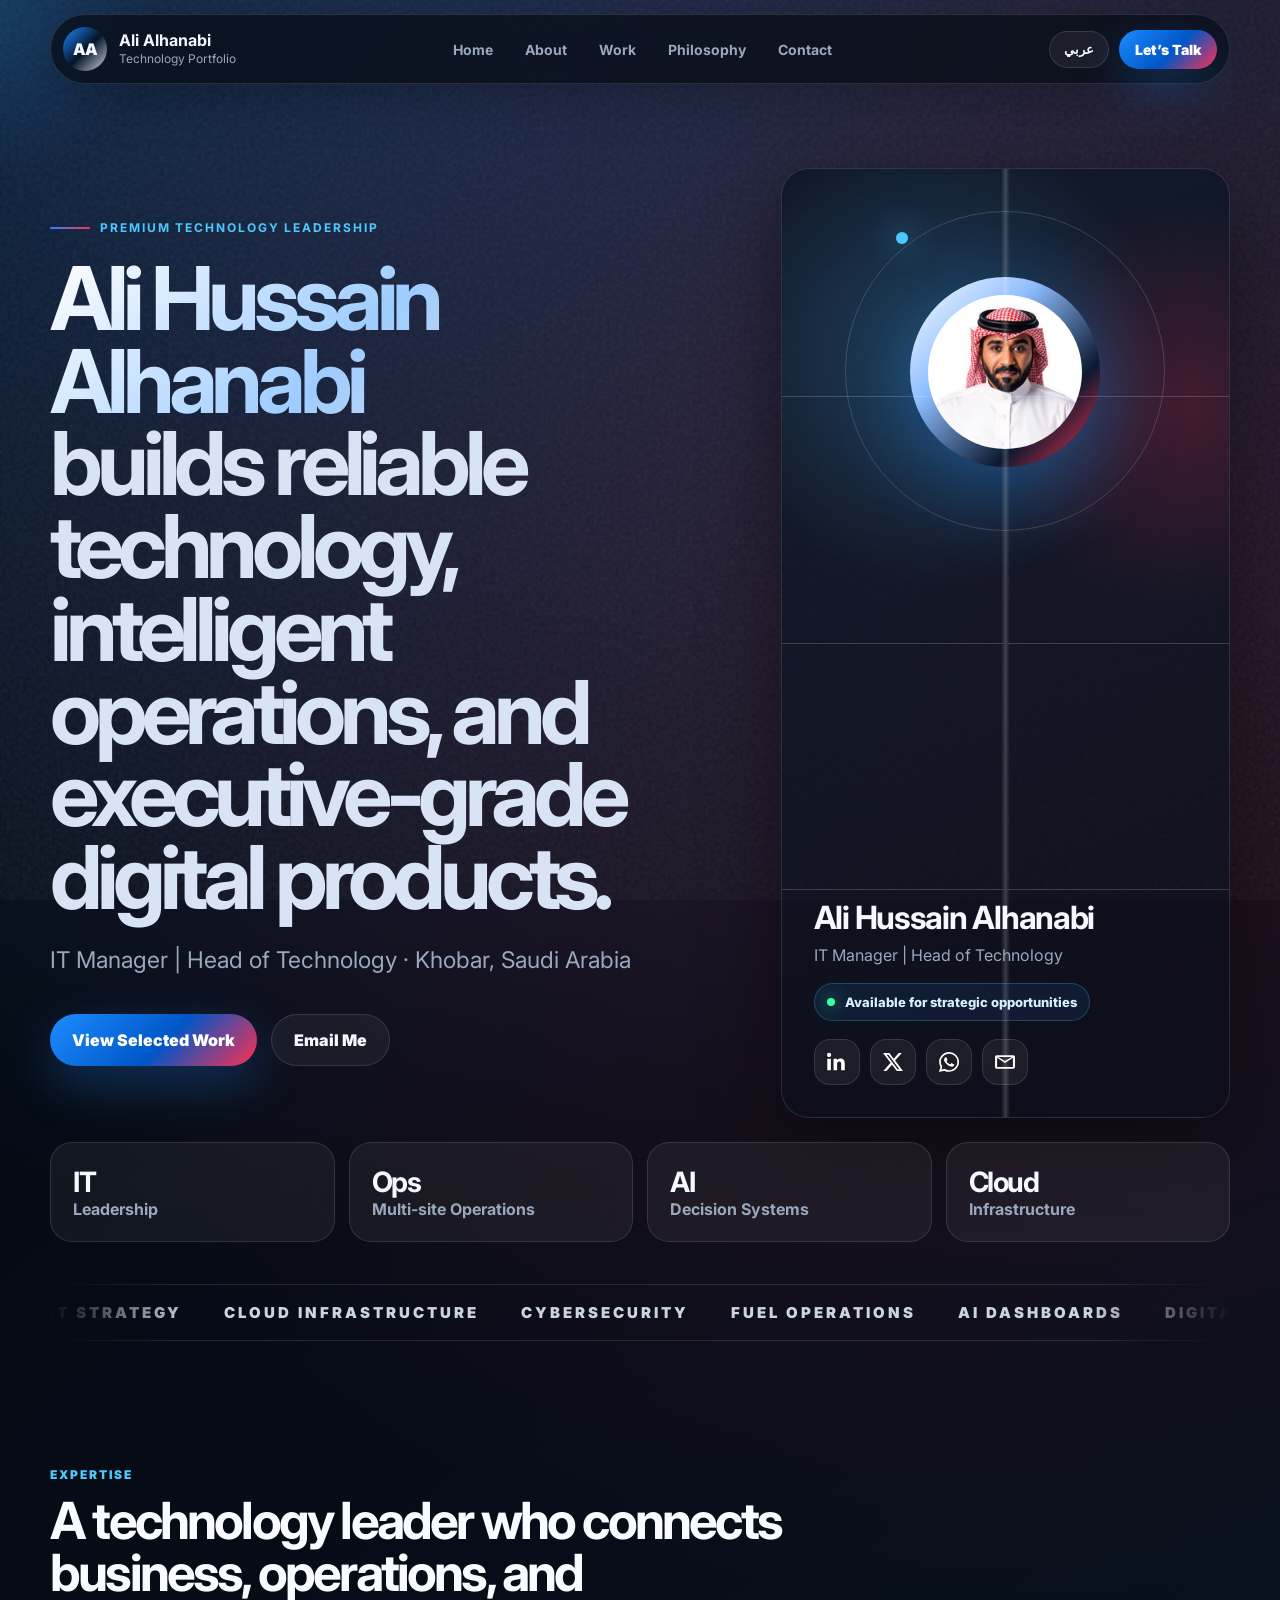
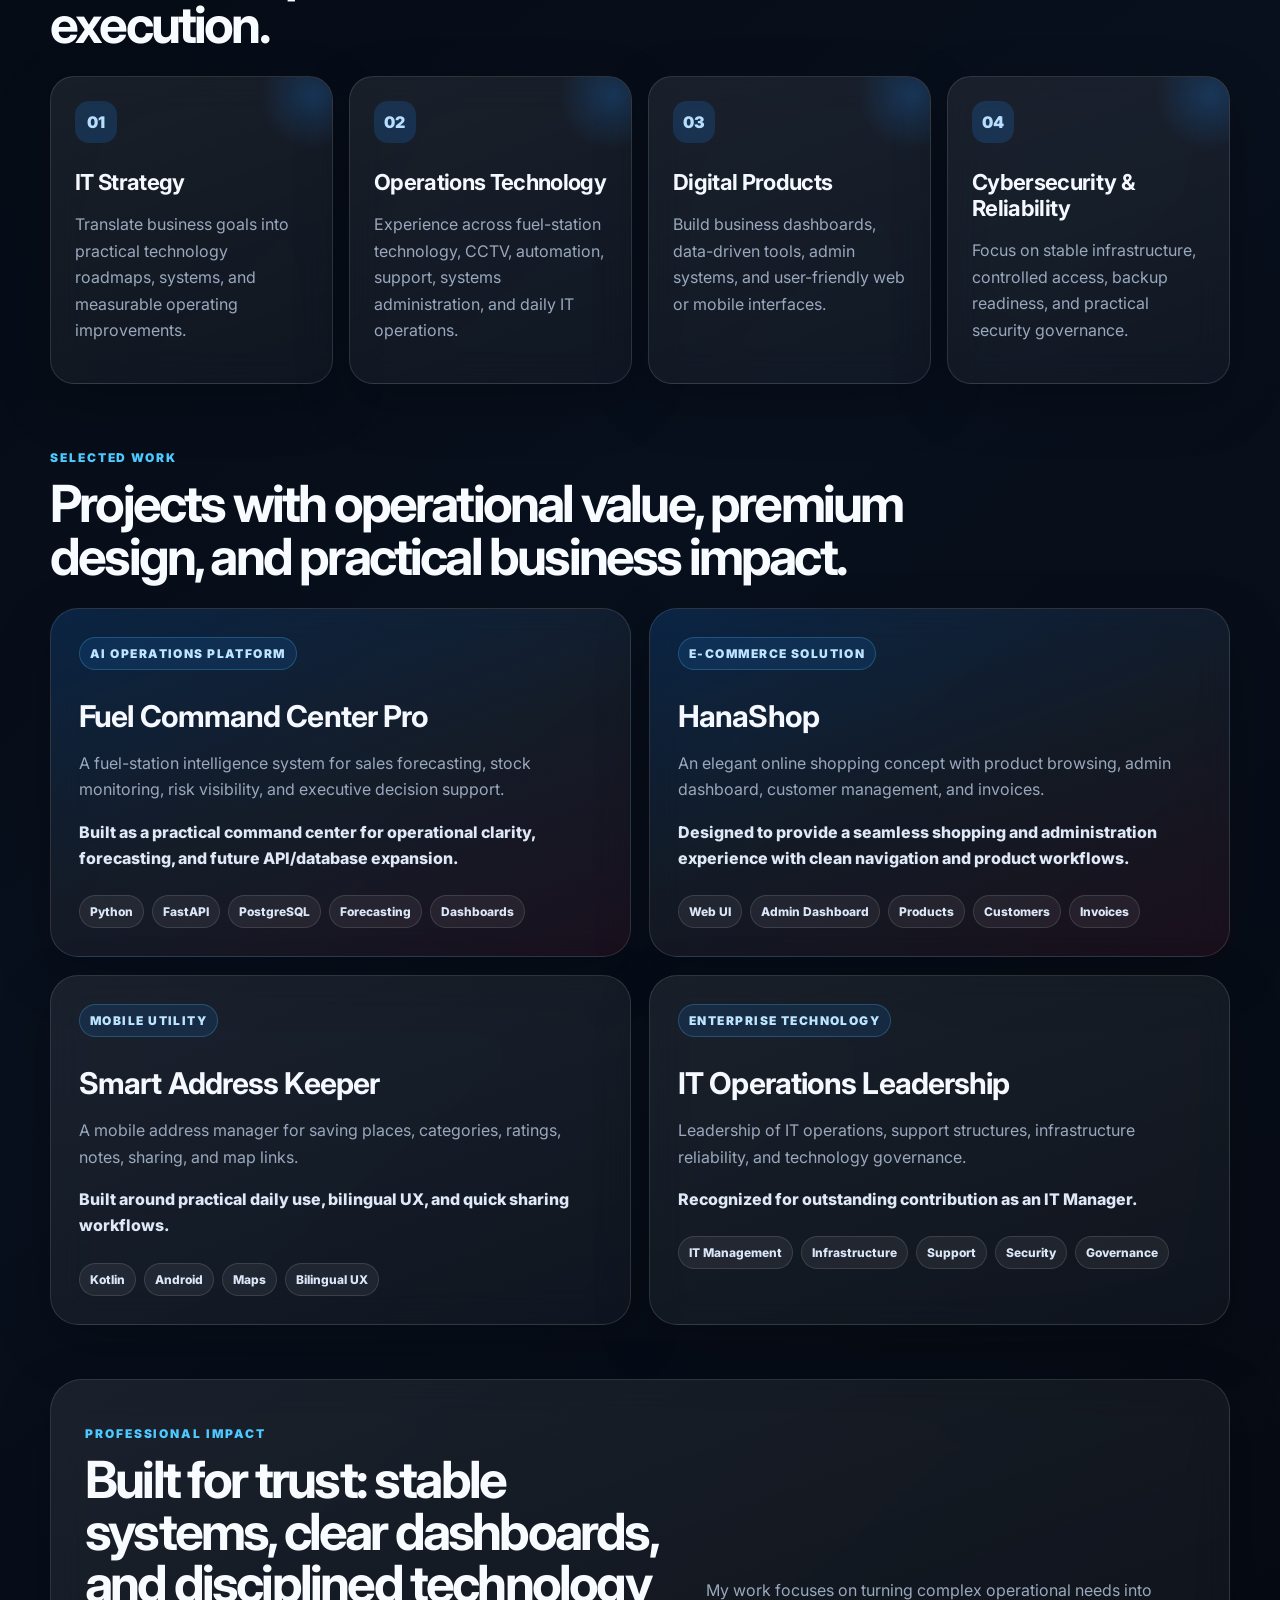
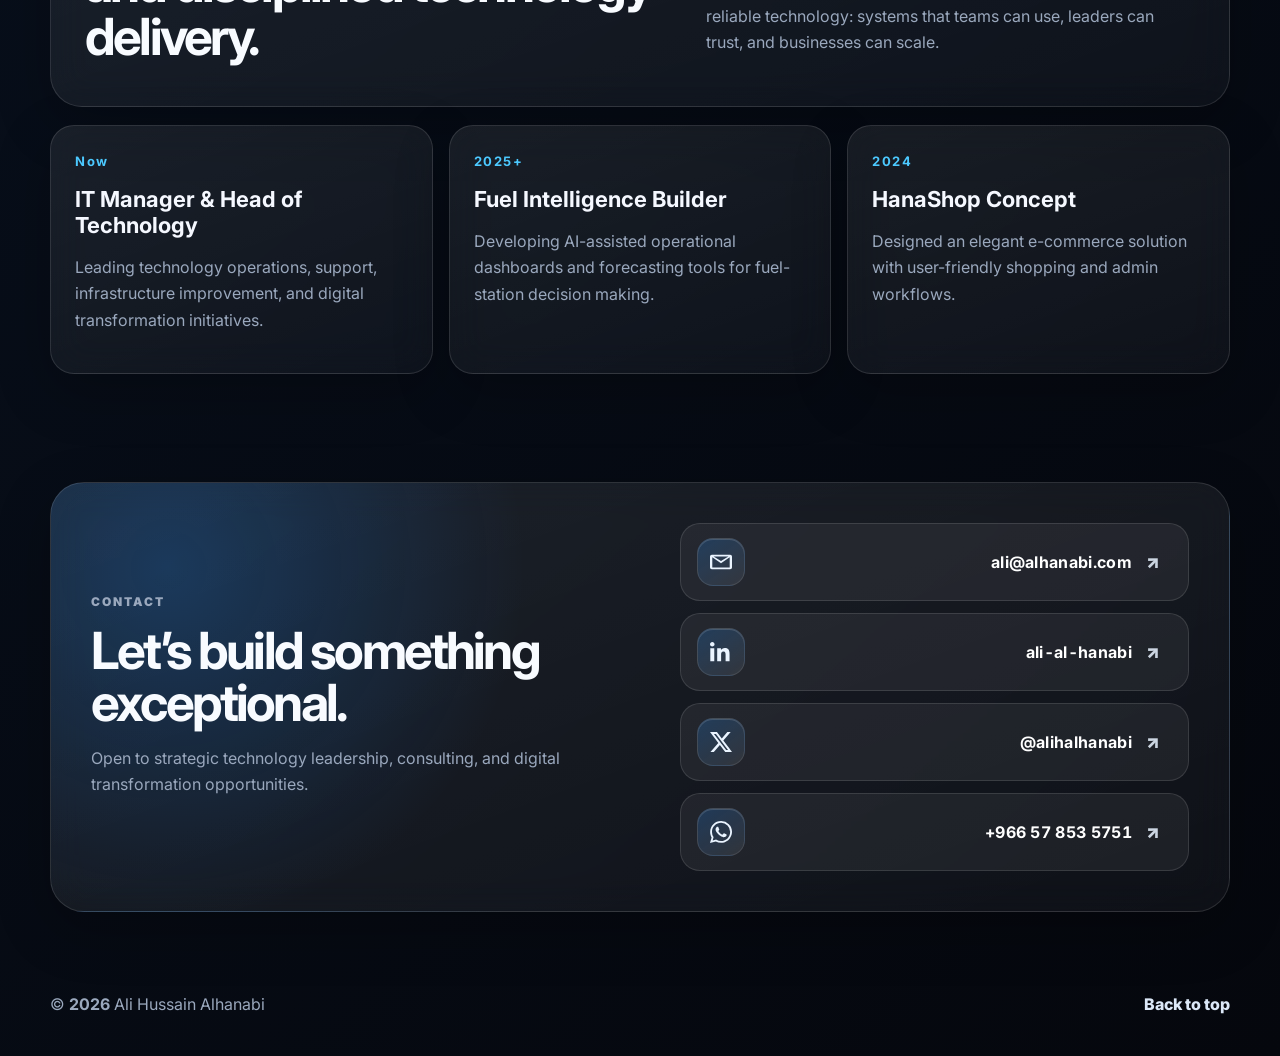
==== commit f8202198: "Add premium multi-page portfolio sections" ====
--- a/index.html
+++ b/index.html
@@ -20,19 +20,20 @@
   <div class="cursor-glow" id="cursorGlow"></div>
 
   <header class="site-header" id="top">
-    <a class="brand" href="#top" aria-label="Ali Alhanabi home">
+    <a class="brand" href="index.html" aria-label="Ali Alhanabi home">
       <span class="brand-mark">AA</span>
       <span class="brand-copy"><strong>Ali Alhanabi</strong><small>Technology Portfolio</small></span>
     </a>
     <nav class="nav" aria-label="Primary navigation">
-      <a data-i18n="nav_work" href="#work">Work</a>
-      <a data-i18n="nav_expertise" href="#expertise">Expertise</a>
-      <a data-i18n="nav_impact" href="#impact">Impact</a>
-      <a data-i18n="nav_contact" href="#contact">Contact</a>
+      <a data-i18n="nav_home" href="index.html">Home</a>
+      <a data-i18n="nav_about" href="about.html">About</a>
+      <a data-i18n="nav_work" href="work.html">Work</a>
+      <a data-i18n="nav_philosophy" href="philosophy.html">Philosophy</a>
+      <a data-i18n="nav_contact" href="contact.html">Contact</a>
     </nav>
     <div class="header-actions">
       <button class="lang-toggle" id="langToggle" type="button">عربي</button>
-      <a class="magnetic-btn small" href="#contact"><span data-i18n="lets_talk">Let’s Talk</span></a>
+      <a class="magnetic-btn small" href="contact.html"><span data-i18n="lets_talk">Let’s Talk</span></a>
     </div>
   </header>
 
@@ -44,7 +45,7 @@
           <h1><span id="heroName">Ali Hussain Alhanabi</span><em data-i18n="hero_line"> builds reliable technology, intelligent operations, and executive-grade digital products.</em></h1>
           <p class="hero-sub" id="heroSub">IT Manager | Head of Technology based in Khobar, Saudi Arabia.</p>
           <div class="hero-actions">
-            <a class="magnetic-btn" href="#work"><span data-i18n="view_work">View Selected Work</span></a>
+            <a class="magnetic-btn" href="work.html"><span data-i18n="view_work">View Selected Work</span></a>
             <a class="ghost-btn" href="mailto:ali@alhanabi.com"><span data-i18n="email_me">Email Me</span></a>
           </div>
         </div>
--- a/styles.css
+++ b/styles.css
@@ -14,3 +14,7 @@
 body.rtl .strength-card h3,body.rtl .project-card h3,body.rtl .timeline-item h3{line-height:1.35;letter-spacing:0}
 body.rtl .strength-card p,body.rtl .project-card p,body.rtl .impact-copy p,body.rtl .contact-card p,body.rtl .timeline-item p{line-height:1.9}
 @media (max-width:560px){body.rtl .hero h1{font-size:36px;line-height:1.28}.profile-orb img{inset:16px;width:calc(100% - 32px);height:calc(100% - 32px)}}
+
+
+/* Multi-page expansion */
+.page-main{position:relative;z-index:2}.page-hero{padding:92px 0 34px}.page-hero h1{font-size:clamp(42px,6.2vw,76px);line-height:1;letter-spacing:-.06em;margin:18px 0;background:linear-gradient(135deg,#fff,#9dccff 48%,#e4e8ef);-webkit-background-clip:text;color:transparent;max-width:1020px}.page-hero p:last-child{font-size:clamp(18px,2vw,23px);line-height:1.75;color:var(--muted);max-width:880px}.page-grid{display:grid;grid-template-columns:1fr 1fr;gap:18px;padding-bottom:72px}.premium-block,.case-card,.principle-card,.value-panel,.manifesto{position:relative;overflow:hidden;border:1px solid var(--line);background:linear-gradient(160deg,rgba(255,255,255,.09),rgba(255,255,255,.035));box-shadow:var(--shadow);border-radius:30px;padding:30px}.premium-block:before,.case-card:before,.principle-card:before,.value-panel:before,.manifesto:before{content:"";position:absolute;inset:auto -20% -40% 30%;height:220px;background:radial-gradient(circle,rgba(29,140,255,.20),transparent 65%);pointer-events:none}.block-num,.principle-card span{display:inline-flex;align-items:center;justify-content:center;min-width:48px;height:34px;padding:0 12px;border-radius:999px;border:1px solid rgba(76,201,255,.28);background:rgba(29,140,255,.12);color:var(--blue2);font-size:12px;font-weight:900;letter-spacing:.12em;text-transform:uppercase}.premium-block h2,.case-card h2,.principle-card h2,.manifesto h2{font-size:clamp(26px,3vw,38px);line-height:1.12;margin:18px 0 12px;letter-spacing:-.035em}.premium-block p,.case-card p,.principle-card p,.manifesto p{color:var(--muted);line-height:1.85;font-size:17px}.value-panel{display:flex;flex-direction:column;justify-content:space-between;background:radial-gradient(circle at 20% 0%,rgba(255,48,79,.16),transparent 38%),linear-gradient(160deg,rgba(29,140,255,.14),rgba(255,255,255,.04))}.value-list{display:grid;gap:12px;margin-top:22px}.value-list span,.manifesto-lines span{display:block;border:1px solid var(--line);background:rgba(255,255,255,.055);border-radius:18px;padding:15px 17px;font-weight:900;color:#eef5ff}.case-stack{display:grid;gap:18px;padding-bottom:76px}.hero-case{display:grid;grid-template-columns:.82fr 1.18fr;gap:22px;align-items:start;background:radial-gradient(circle at 0% 20%,rgba(29,140,255,.22),transparent 40%),linear-gradient(160deg,rgba(255,255,255,.09),rgba(255,255,255,.035))}.case-columns{display:grid;grid-template-columns:repeat(3,1fr);gap:12px}.case-columns section{border:1px solid var(--line);background:rgba(0,0,0,.18);border-radius:22px;padding:18px}.case-columns h3{margin:0 0 10px;color:var(--blue2);font-size:15px;letter-spacing:.08em;text-transform:uppercase}.case-grid{display:grid;grid-template-columns:1fr 1fr;gap:18px}.principle-grid{display:grid;grid-template-columns:repeat(2,1fr);gap:18px;padding-bottom:34px}.manifesto{margin-bottom:76px;background:radial-gradient(circle at 95% 0%,rgba(255,48,79,.14),transparent 35%),linear-gradient(160deg,rgba(255,255,255,.09),rgba(255,255,255,.035))}.manifesto-lines{display:grid;grid-template-columns:repeat(5,1fr);gap:10px;margin-top:22px}.contact-page-grid{display:grid;grid-template-columns:.9fr 1.1fr;gap:18px;padding-bottom:76px}.page-contact-actions{align-self:start}.nav a[aria-current="page"]{color:#fff;background:rgba(29,140,255,.18)}body.rtl .page-hero h1{letter-spacing:-.035em;line-height:1.12}body.rtl .premium-block p,body.rtl .case-card p,body.rtl .principle-card p{line-height:2.05}body.rtl .case-columns h3{letter-spacing:0}@media (max-width:900px){.page-grid,.hero-case,.case-grid,.principle-grid,.contact-page-grid{grid-template-columns:1fr}.case-columns,.manifesto-lines{grid-template-columns:1fr}.page-hero{padding-top:64px}.premium-block,.case-card,.principle-card,.value-panel,.manifesto{padding:24px}}
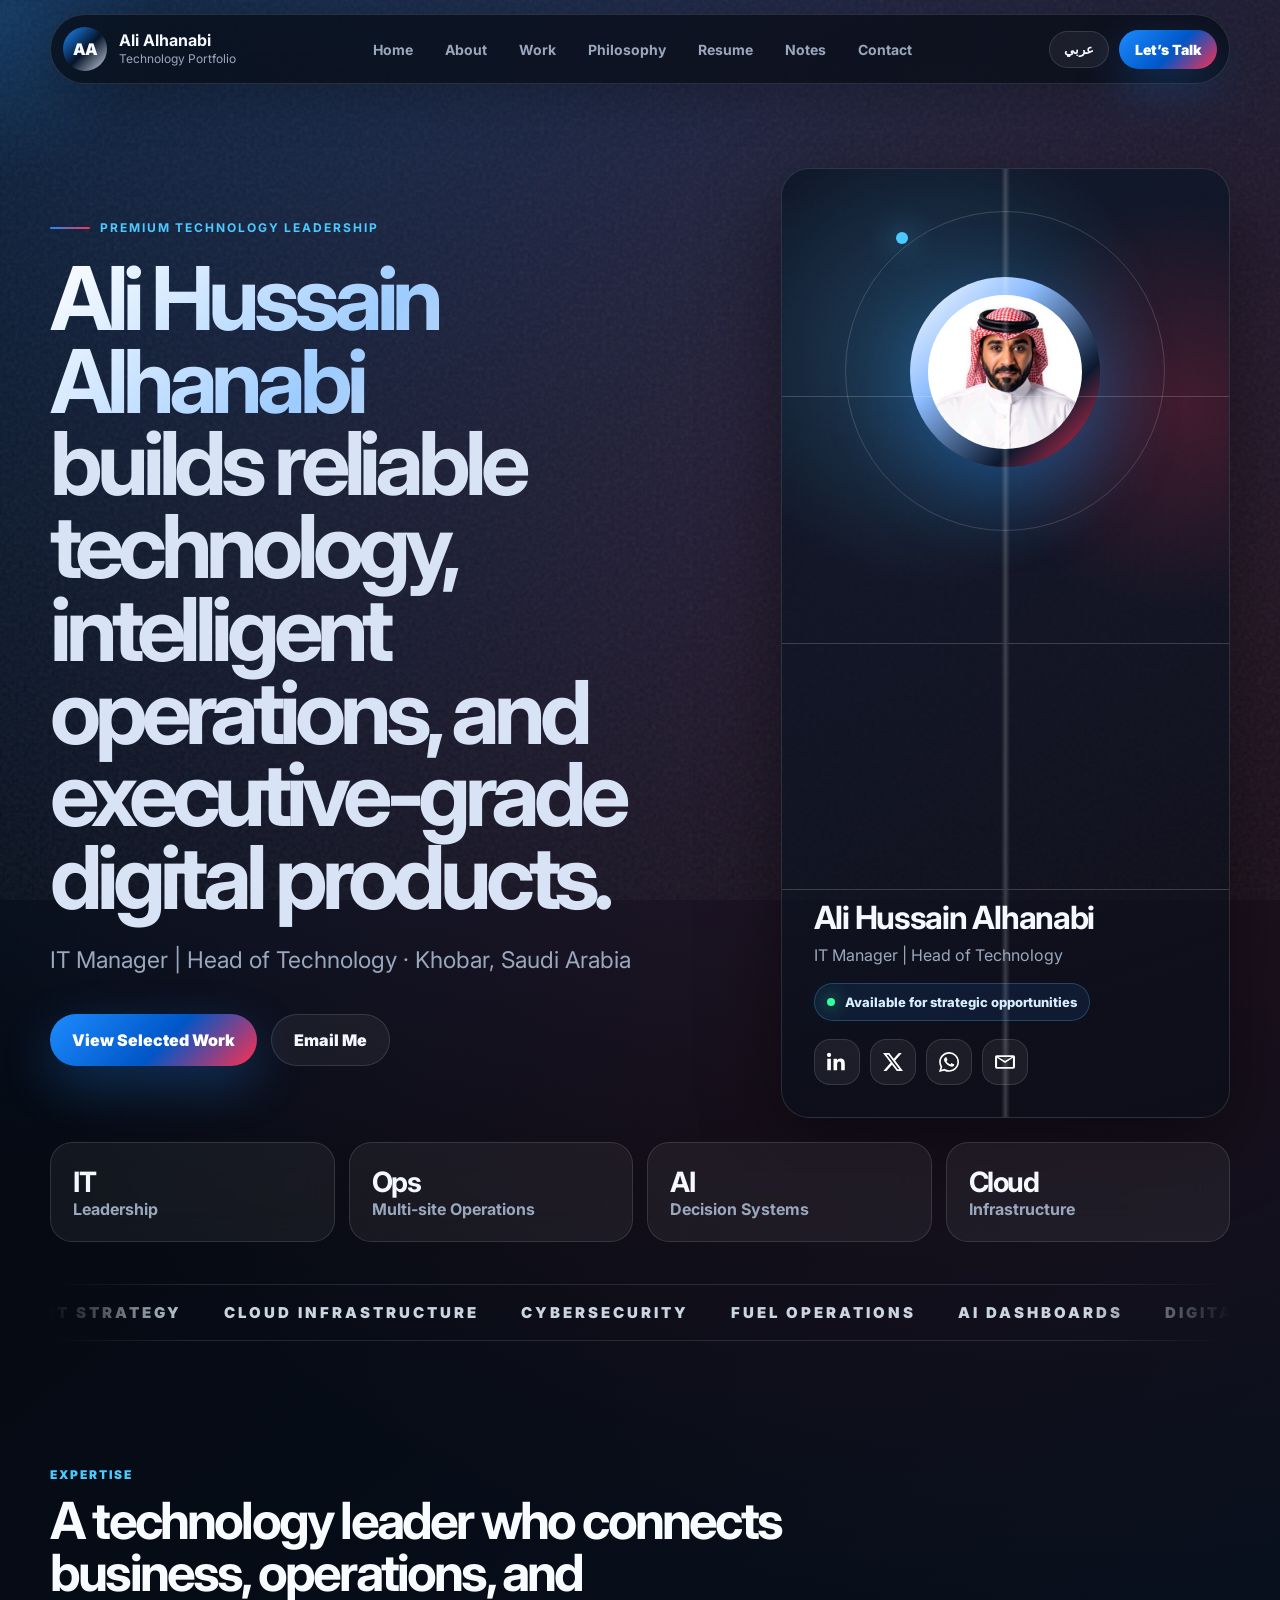
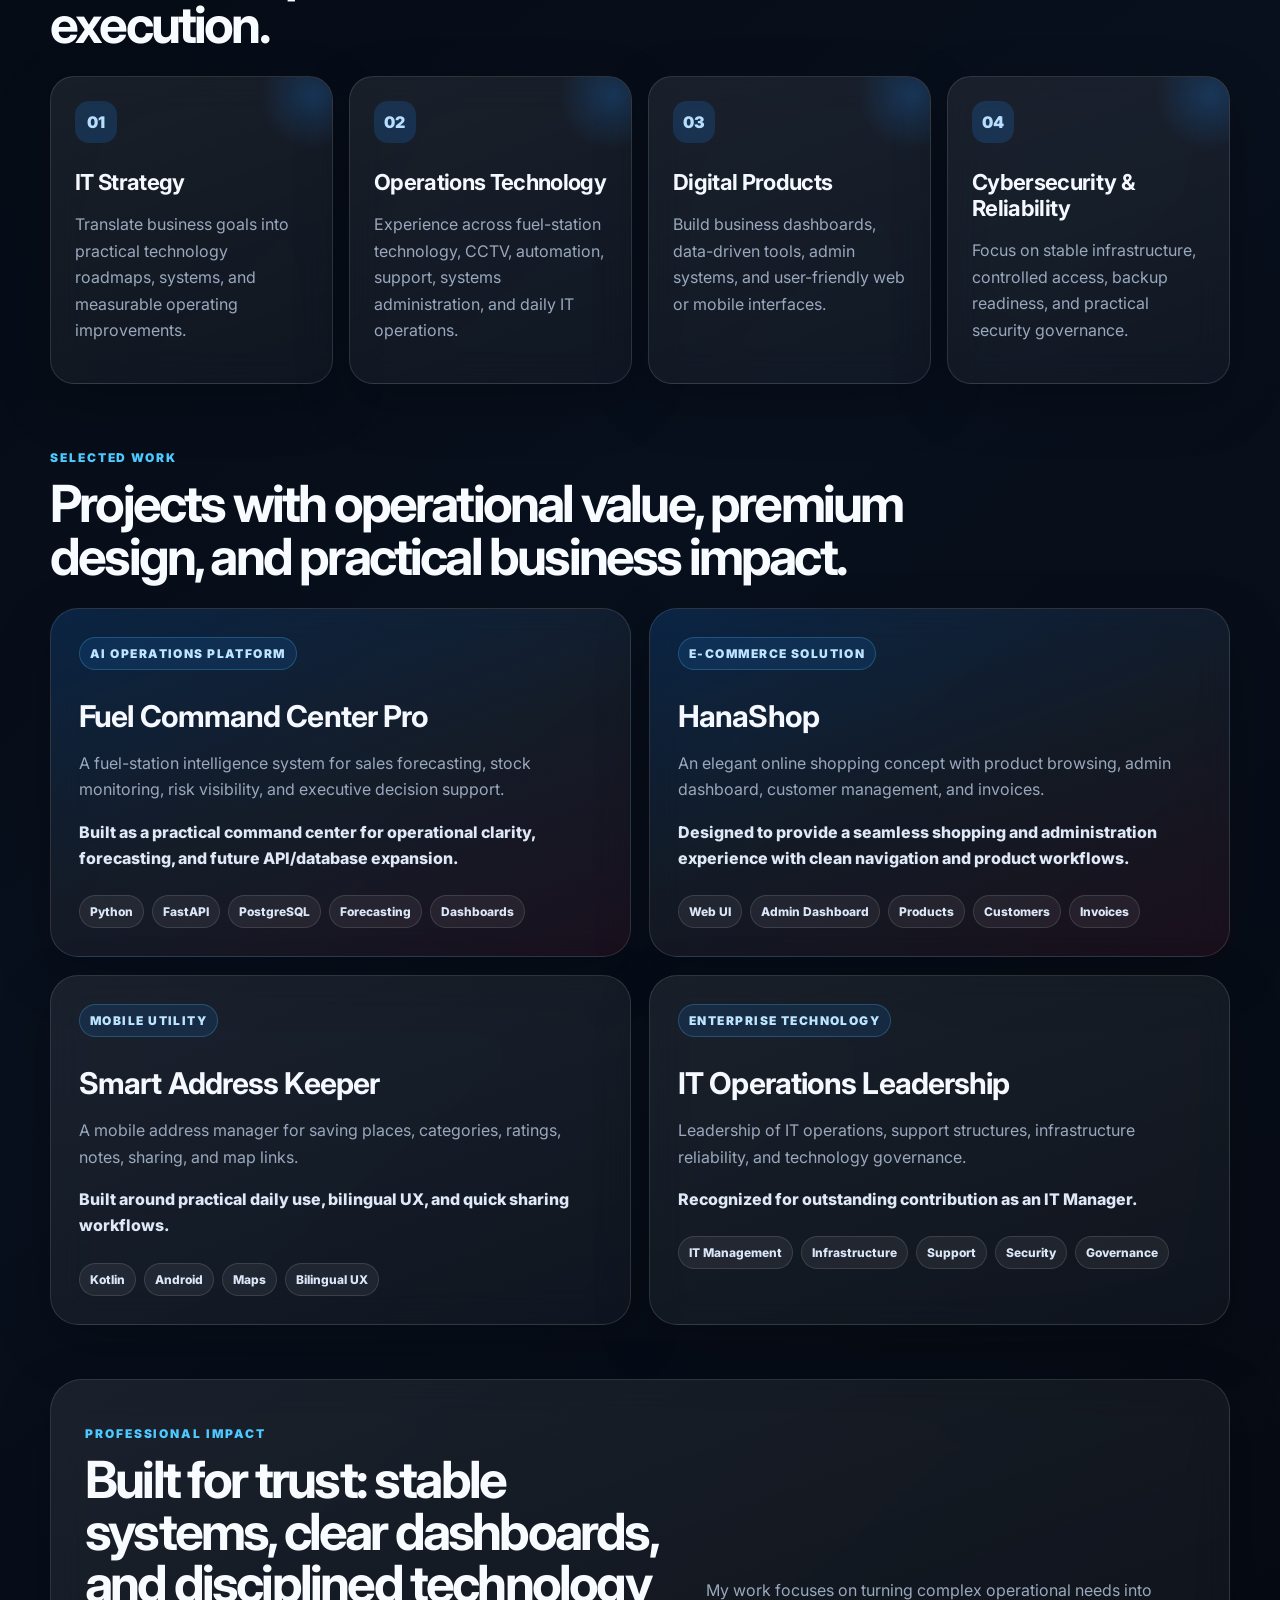
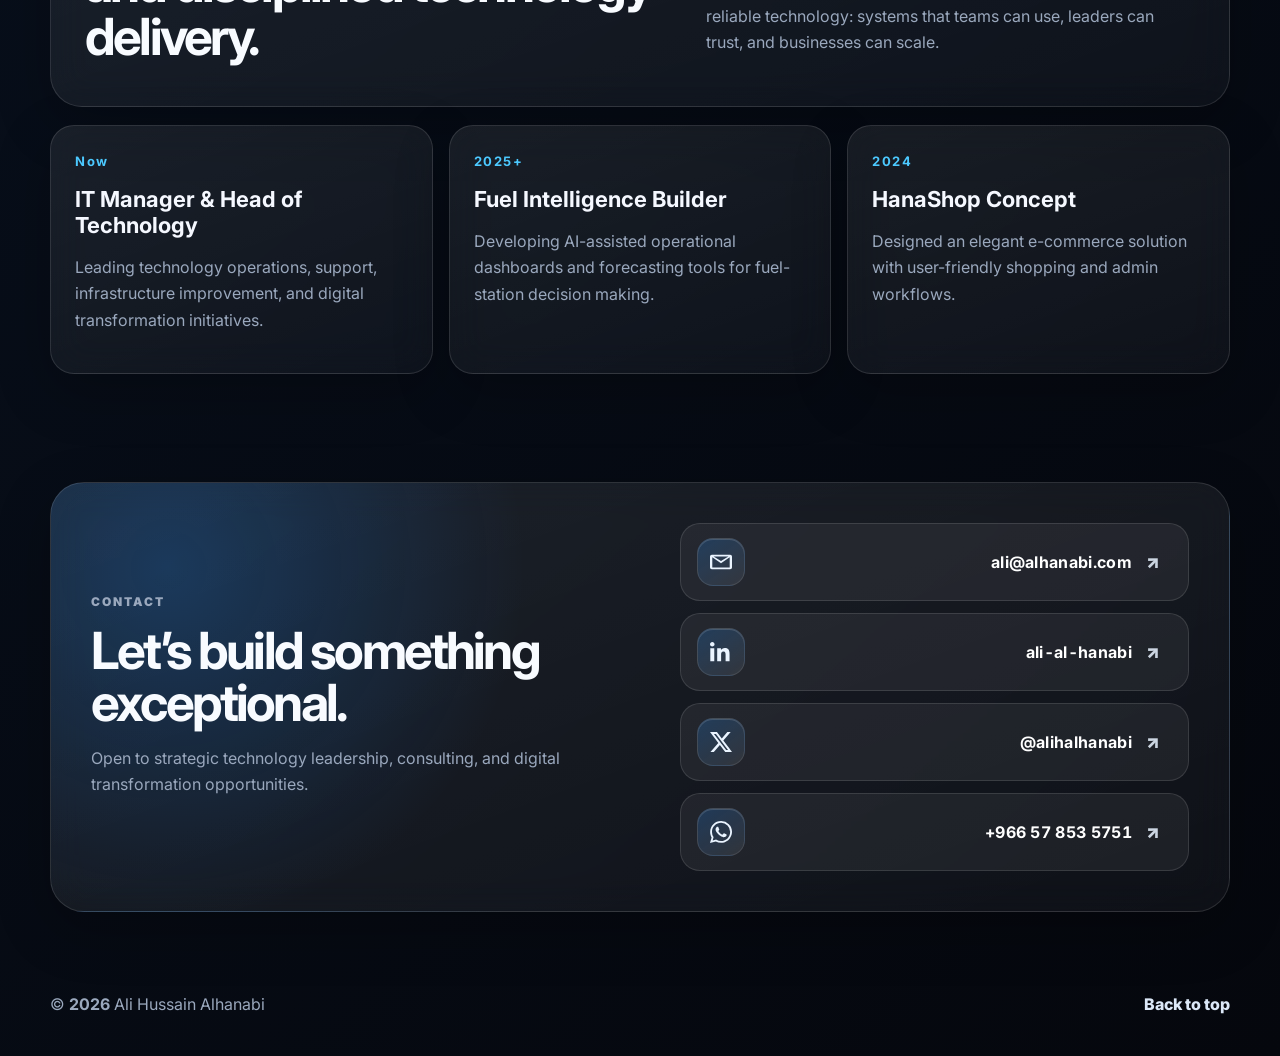
==== commit a76eadc5: "Add premium favicon and app icons" ====
--- a/index.html
+++ b/index.html
@@ -3,12 +3,39 @@
 <head>
   <meta charset="utf-8" />
   <meta name="viewport" content="width=device-width, initial-scale=1" />
-  <title>Ali Hussain Alhanabi | Premium Technology Portfolio</title>
-  <meta name="description" content="Premium portfolio of Ali Hussain Alhanabi, IT Manager and Head of Technology based in Khobar, Saudi Arabia." />
+  <title>Ali Hussain Alhanabi | IT Manager &amp; Technology Leader in Saudi Arabia</title>
+  <meta name="description" content="Official portfolio of Ali Hussain Alhanabi, IT Manager and technology leader in Khobar, Saudi Arabia, focused on operations technology, digital transformation, AI dashboards, and practical business systems." />
+  <meta name="keywords" content="Ali Alhanabi, Ali Hussain Alhanabi, Ali Al-Hanabi, علي الحنابي, علي حسين الحنابي, Alhanabi, IT Manager Saudi Arabia, Technology Leader Saudi Arabia, Khobar, Digital Transformation, Operations Technology, Fuel Station Technology, Fuel Retail Operations, AI Dashboards, Business Systems, Technology Portfolio" />
+  <meta name="author" content="Ali Hussain Alhanabi" />
+  <meta name="robots" content="index, follow, max-image-preview:large, max-snippet:-1, max-video-preview:-1" />
   <meta name="theme-color" content="#07111f" />
-  <meta property="og:title" content="Ali Hussain Alhanabi | Technology Portfolio" />
-  <meta property="og:description" content="IT leadership, operations technology, AI dashboards, and digital products." />
-  <meta property="og:type" content="website" />
+  <link rel="icon" href="/favicon.ico" sizes="any" />
+  <link rel="icon" type="image/svg+xml" href="/assets/favicon.svg" />
+  <link rel="icon" type="image/png" sizes="32x32" href="/assets/favicon-32x32.png" />
+  <link rel="icon" type="image/png" sizes="16x16" href="/assets/favicon-16x16.png" />
+  <link rel="apple-touch-icon" sizes="180x180" href="/assets/apple-touch-icon.png" />
+  <link rel="manifest" href="/site.webmanifest" />
+  <meta name="msapplication-TileColor" content="#07111f" />
+  <link rel="canonical" href="https://www.alhanabi.com/" />
+  <link rel="alternate" hreflang="en" href="https://www.alhanabi.com/" />
+  <link rel="alternate" hreflang="ar" href="https://www.alhanabi.com/" />
+  <link rel="alternate" hreflang="x-default" href="https://www.alhanabi.com/" />
+  <meta property="og:site_name" content="Ali Alhanabi Technology Portfolio" />
+  <meta property="og:title" content="Ali Hussain Alhanabi | IT Manager &amp; Technology Leader in Saudi Arabia" />
+  <meta property="og:description" content="Official portfolio of Ali Hussain Alhanabi, IT Manager and technology leader in Khobar, Saudi Arabia, focused on operations technology, digital transformation, AI dashboards, and practical business systems." />
+  <meta property="og:type" content="profile" />
+  <meta property="og:url" content="https://www.alhanabi.com/" />
+  <meta property="og:image" content="https://www.alhanabi.com/assets/profile.jpg" />
+  <meta property="og:image:alt" content="Ali Hussain Alhanabi technology portfolio" />
+  <meta property="og:locale" content="en_US" />
+  <meta property="og:locale:alternate" content="ar_SA" />
+  <meta name="twitter:card" content="summary_large_image" />
+  <meta name="twitter:site" content="@alihalhanabi" />
+  <meta name="twitter:creator" content="@alihalhanabi" />
+  <meta name="twitter:title" content="Ali Hussain Alhanabi | IT Manager &amp; Technology Leader in Saudi Arabia" />
+  <meta name="twitter:description" content="Official portfolio of Ali Hussain Alhanabi, IT Manager and technology leader in Khobar, Saudi Arabia, focused on operations technology, digital transformation, AI dashboards, and practical business systems." />
+  <meta name="twitter:image" content="https://www.alhanabi.com/assets/profile.jpg" />
+  <script type="application/ld+json">{"@context":"https://schema.org","@graph":[{"@type":"Person","@id":"https://www.alhanabi.com/#person","name":"Ali Hussain Alhanabi","alternateName":["Ali Alhanabi","Ali Al-Hanabi","علي حسين الحنابي","علي الحنابي"],"jobTitle":["IT Manager","Head of Technology","Technology Leader"],"url":"https://www.alhanabi.com/","email":"ali@alhanabi.com","image":"https://www.alhanabi.com/assets/profile.jpg","address":{"@type":"PostalAddress","addressLocality":"Khobar","addressCountry":"SA"},"sameAs":["https://www.linkedin.com/in/ali-al-hanabi-09a138151/","https://x.com/alihalhanabi"],"knowsAbout":["IT leadership","operations technology","digital transformation","fuel station technology","fuel retail operations","AI dashboards","business systems","cybersecurity","infrastructure","automation","product thinking"]},{"@type":"WebSite","@id":"https://www.alhanabi.com/#website","url":"https://www.alhanabi.com/","name":"Ali Alhanabi Technology Portfolio","publisher":{"@id":"https://www.alhanabi.com/#person"},"inLanguage":["en","ar"]},{"@type":"WebPage","@id":"https://www.alhanabi.com/#webpage","url":"https://www.alhanabi.com/","name":"Ali Hussain Alhanabi | IT Manager & Technology Leader in Saudi Arabia","description":"Official portfolio of Ali Hussain Alhanabi, IT Manager and technology leader in Khobar, Saudi Arabia, focused on operations technology, digital transformation, AI dashboards, and practical business systems.","isPartOf":{"@id":"https://www.alhanabi.com/#website"},"about":{"@id":"https://www.alhanabi.com/#person"},"primaryImageOfPage":{"@type":"ImageObject","url":"https://www.alhanabi.com/assets/profile.jpg"},"inLanguage":["en","ar"]}]}</script>
   <link rel="preconnect" href="https://fonts.googleapis.com">
   <link rel="preconnect" href="https://fonts.gstatic.com" crossorigin>
   <link href="https://fonts.googleapis.com/css2?family=Inter:wght@400;500;600;700;800;900&family=Tajawal:wght@400;500;700;800;900&display=swap" rel="stylesheet">
@@ -20,15 +47,18 @@
   <div class="cursor-glow" id="cursorGlow"></div>
 
   <header class="site-header" id="top">
-    <a class="brand" href="index.html" aria-label="Ali Alhanabi home">
+    <a class="brand" href="index.html" aria-current="page" aria-label="Ali Alhanabi home">
       <span class="brand-mark">AA</span>
       <span class="brand-copy"><strong>Ali Alhanabi</strong><small>Technology Portfolio</small></span>
     </a>
+    <button class="mobile-nav-toggle" id="mobileNavToggle" type="button" aria-label="Open navigation" aria-expanded="false"><span></span><span></span><span></span></button>
     <nav class="nav" aria-label="Primary navigation">
       <a data-i18n="nav_home" href="index.html">Home</a>
       <a data-i18n="nav_about" href="about.html">About</a>
       <a data-i18n="nav_work" href="work.html">Work</a>
       <a data-i18n="nav_philosophy" href="philosophy.html">Philosophy</a>
+      <a data-i18n="nav_resume" href="resume.html">Resume</a>
+      <a data-i18n="nav_notes" href="notes.html">Notes</a>
       <a data-i18n="nav_contact" href="contact.html">Contact</a>
     </nav>
     <div class="header-actions">
@@ -127,5 +157,22 @@
   </dialog>
 
   <script src="script.js"></script>
+  <script>
+    // Mobile navigation controller
+    (() => {
+      const btn = document.getElementById('mobileNavToggle');
+      const nav = document.querySelector('.site-header .nav');
+      if (!btn || !nav) return;
+      const close = () => { nav.classList.remove('nav-open'); btn.classList.remove('is-open'); btn.setAttribute('aria-expanded', 'false'); };
+      btn.addEventListener('click', () => {
+        const open = nav.classList.toggle('nav-open');
+        btn.classList.toggle('is-open', open);
+        btn.setAttribute('aria-expanded', String(open));
+      });
+      nav.querySelectorAll('a').forEach(a => a.addEventListener('click', close));
+      window.addEventListener('resize', () => { if (window.innerWidth > 920) close(); });
+      document.addEventListener('keydown', e => { if (e.key === 'Escape') close(); });
+    })();
+  </script>
 </body>
 </html>
--- a/styles.css
+++ b/styles.css
@@ -18,3 +18,32 @@
 
 /* Multi-page expansion */
 .page-main{position:relative;z-index:2}.page-hero{padding:92px 0 34px}.page-hero h1{font-size:clamp(42px,6.2vw,76px);line-height:1;letter-spacing:-.06em;margin:18px 0;background:linear-gradient(135deg,#fff,#9dccff 48%,#e4e8ef);-webkit-background-clip:text;color:transparent;max-width:1020px}.page-hero p:last-child{font-size:clamp(18px,2vw,23px);line-height:1.75;color:var(--muted);max-width:880px}.page-grid{display:grid;grid-template-columns:1fr 1fr;gap:18px;padding-bottom:72px}.premium-block,.case-card,.principle-card,.value-panel,.manifesto{position:relative;overflow:hidden;border:1px solid var(--line);background:linear-gradient(160deg,rgba(255,255,255,.09),rgba(255,255,255,.035));box-shadow:var(--shadow);border-radius:30px;padding:30px}.premium-block:before,.case-card:before,.principle-card:before,.value-panel:before,.manifesto:before{content:"";position:absolute;inset:auto -20% -40% 30%;height:220px;background:radial-gradient(circle,rgba(29,140,255,.20),transparent 65%);pointer-events:none}.block-num,.principle-card span{display:inline-flex;align-items:center;justify-content:center;min-width:48px;height:34px;padding:0 12px;border-radius:999px;border:1px solid rgba(76,201,255,.28);background:rgba(29,140,255,.12);color:var(--blue2);font-size:12px;font-weight:900;letter-spacing:.12em;text-transform:uppercase}.premium-block h2,.case-card h2,.principle-card h2,.manifesto h2{font-size:clamp(26px,3vw,38px);line-height:1.12;margin:18px 0 12px;letter-spacing:-.035em}.premium-block p,.case-card p,.principle-card p,.manifesto p{color:var(--muted);line-height:1.85;font-size:17px}.value-panel{display:flex;flex-direction:column;justify-content:space-between;background:radial-gradient(circle at 20% 0%,rgba(255,48,79,.16),transparent 38%),linear-gradient(160deg,rgba(29,140,255,.14),rgba(255,255,255,.04))}.value-list{display:grid;gap:12px;margin-top:22px}.value-list span,.manifesto-lines span{display:block;border:1px solid var(--line);background:rgba(255,255,255,.055);border-radius:18px;padding:15px 17px;font-weight:900;color:#eef5ff}.case-stack{display:grid;gap:18px;padding-bottom:76px}.hero-case{display:grid;grid-template-columns:.82fr 1.18fr;gap:22px;align-items:start;background:radial-gradient(circle at 0% 20%,rgba(29,140,255,.22),transparent 40%),linear-gradient(160deg,rgba(255,255,255,.09),rgba(255,255,255,.035))}.case-columns{display:grid;grid-template-columns:repeat(3,1fr);gap:12px}.case-columns section{border:1px solid var(--line);background:rgba(0,0,0,.18);border-radius:22px;padding:18px}.case-columns h3{margin:0 0 10px;color:var(--blue2);font-size:15px;letter-spacing:.08em;text-transform:uppercase}.case-grid{display:grid;grid-template-columns:1fr 1fr;gap:18px}.principle-grid{display:grid;grid-template-columns:repeat(2,1fr);gap:18px;padding-bottom:34px}.manifesto{margin-bottom:76px;background:radial-gradient(circle at 95% 0%,rgba(255,48,79,.14),transparent 35%),linear-gradient(160deg,rgba(255,255,255,.09),rgba(255,255,255,.035))}.manifesto-lines{display:grid;grid-template-columns:repeat(5,1fr);gap:10px;margin-top:22px}.contact-page-grid{display:grid;grid-template-columns:.9fr 1.1fr;gap:18px;padding-bottom:76px}.page-contact-actions{align-self:start}.nav a[aria-current="page"]{color:#fff;background:rgba(29,140,255,.18)}body.rtl .page-hero h1{letter-spacing:-.035em;line-height:1.12}body.rtl .premium-block p,body.rtl .case-card p,body.rtl .principle-card p{line-height:2.05}body.rtl .case-columns h3{letter-spacing:0}@media (max-width:900px){.page-grid,.hero-case,.case-grid,.principle-grid,.contact-page-grid{grid-template-columns:1fr}.case-columns,.manifesto-lines{grid-template-columns:1fr}.page-hero{padding-top:64px}.premium-block,.case-card,.principle-card,.value-panel,.manifesto{padding:24px}}
+
+
+/* Mobile navigation */
+.mobile-nav-toggle{display:none;width:44px;height:44px;border-radius:16px;border:1px solid var(--line);background:rgba(255,255,255,.06);color:#fff;align-items:center;justify-content:center;gap:4px;flex-direction:column;cursor:pointer;box-shadow:inset 0 1px 0 rgba(255,255,255,.08);transition:.25s ease}
+.mobile-nav-toggle span{width:18px;height:2px;border-radius:999px;background:linear-gradient(90deg,#eaf4ff,var(--blue2));display:block;transition:.25s ease}
+.mobile-nav-toggle:hover{background:rgba(29,140,255,.14);border-color:rgba(76,201,255,.28)}
+.mobile-nav-toggle.is-open span:nth-child(1){transform:translateY(6px) rotate(45deg)}
+.mobile-nav-toggle.is-open span:nth-child(2){opacity:0;transform:scaleX(.35)}
+.mobile-nav-toggle.is-open span:nth-child(3){transform:translateY(-6px) rotate(-45deg)}
+@media (max-width:920px){
+  .site-header{grid-template-columns:auto 44px auto;gap:10px;align-items:center}
+  .mobile-nav-toggle{display:flex}
+  .site-header .nav{display:none;position:absolute;top:calc(100% + 10px);left:16px;right:16px;z-index:50;padding:12px;border:1px solid rgba(255,255,255,.12);border-radius:24px;background:linear-gradient(160deg,rgba(7,17,31,.98),rgba(9,29,53,.96));box-shadow:0 26px 80px rgba(0,0,0,.48);backdrop-filter:blur(18px);flex-direction:column;gap:6px}
+  .site-header .nav.nav-open{display:flex}
+  .site-header .nav a{display:flex;align-items:center;justify-content:space-between;width:100%;padding:14px 16px;border-radius:16px;background:rgba(255,255,255,.035);font-size:15px;color:#eaf4ff}
+  .site-header .nav a:hover,.site-header .nav a[aria-current="page"]{background:rgba(29,140,255,.18);color:#fff}
+  .header-actions .magnetic-btn.small{display:none}
+}
+@media (max-width:560px){
+  .site-header{width:min(100% - 20px,1180px);top:10px;padding:10px 12px}
+  .brand-copy small{display:none}
+  .brand-copy strong{font-size:13px}
+  .brand-mark{width:38px;height:38px}
+  .lang-toggle{padding:9px 11px;font-size:13px}
+}
+
+
+/* v9 Resume and Notes expansion */
+.resume-hero-grid{display:grid;grid-template-columns:1.15fr .85fr;gap:18px;padding-bottom:34px}.resume-section{padding-bottom:54px}.capability-grid{display:grid;grid-template-columns:repeat(4,1fr);gap:18px}.resume-timeline{display:grid;gap:14px}.resume-detail-grid{display:grid;grid-template-columns:repeat(2,1fr);gap:18px;padding-bottom:76px}.compact-list span{font-size:15px;line-height:1.45}.executive-summary p{font-size:18px}.notes-grid{display:grid;grid-template-columns:repeat(3,1fr);gap:18px;padding-bottom:76px}.note-card{position:relative;overflow:hidden;border:1px solid var(--line);border-radius:30px;padding:30px;background:radial-gradient(circle at 20% 0%,rgba(29,140,255,.18),transparent 36%),linear-gradient(160deg,rgba(255,255,255,.09),rgba(255,255,255,.035));box-shadow:var(--shadow)}.note-card:after{content:"";position:absolute;right:-40%;bottom:-42%;width:280px;height:280px;background:radial-gradient(circle,rgba(255,48,79,.13),transparent 68%);pointer-events:none}.note-card h2{font-size:clamp(24px,2.6vw,34px);line-height:1.13;margin:18px 0 16px;letter-spacing:-.035em}.note-card p{color:var(--muted);line-height:1.85;font-size:16.5px;margin:0 0 14px}.note-card p:last-child{margin-bottom:0}.resume-page .timeline-item h3{font-size:20px}.resume-page .timeline-item p{font-size:16px}.notes-page .page-hero{padding-bottom:46px}body.rtl .note-card h2,body.rtl .resume-page h2{letter-spacing:0;line-height:1.28}body.rtl .note-card p{line-height:2.05}@media (max-width:1080px){.capability-grid,.notes-grid{grid-template-columns:repeat(2,1fr)}}@media (max-width:900px){.resume-hero-grid,.resume-detail-grid,.capability-grid,.notes-grid{grid-template-columns:1fr}.resume-detail-grid{padding-bottom:54px}.note-card{padding:24px}}
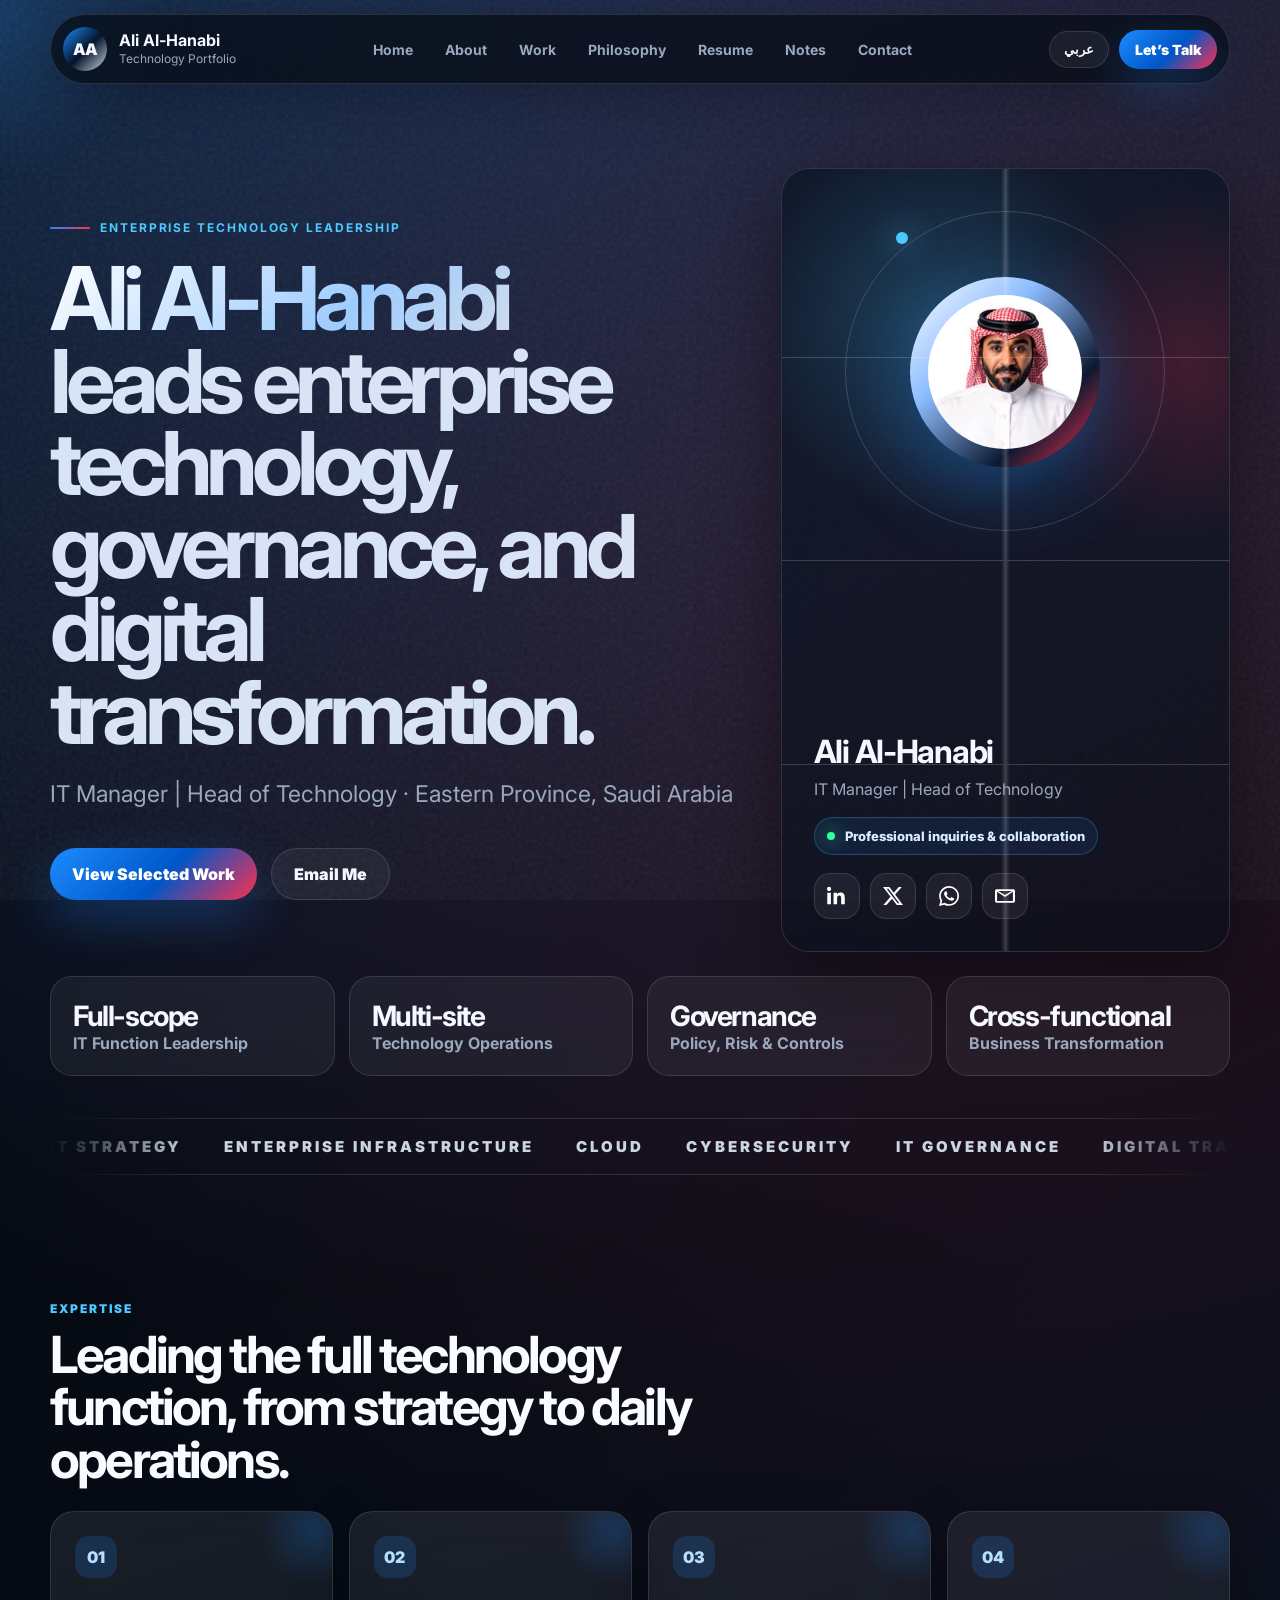
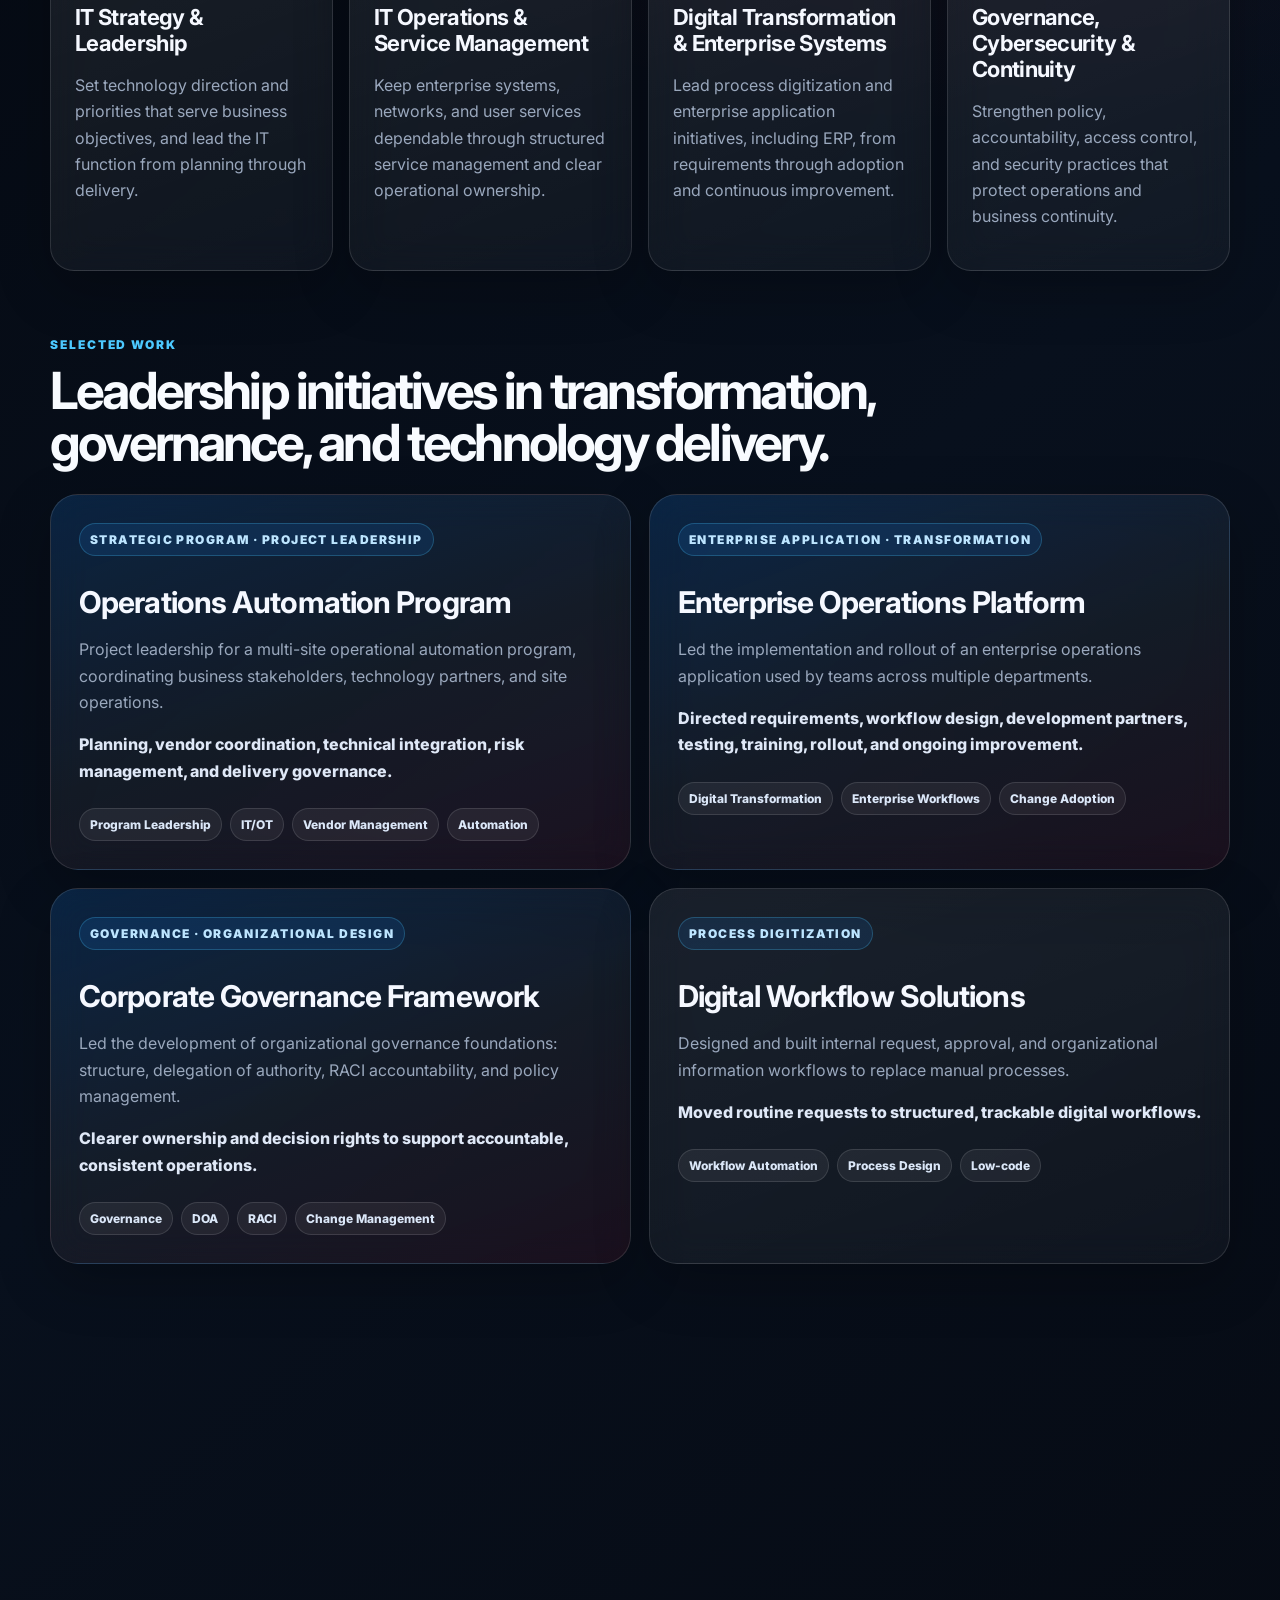
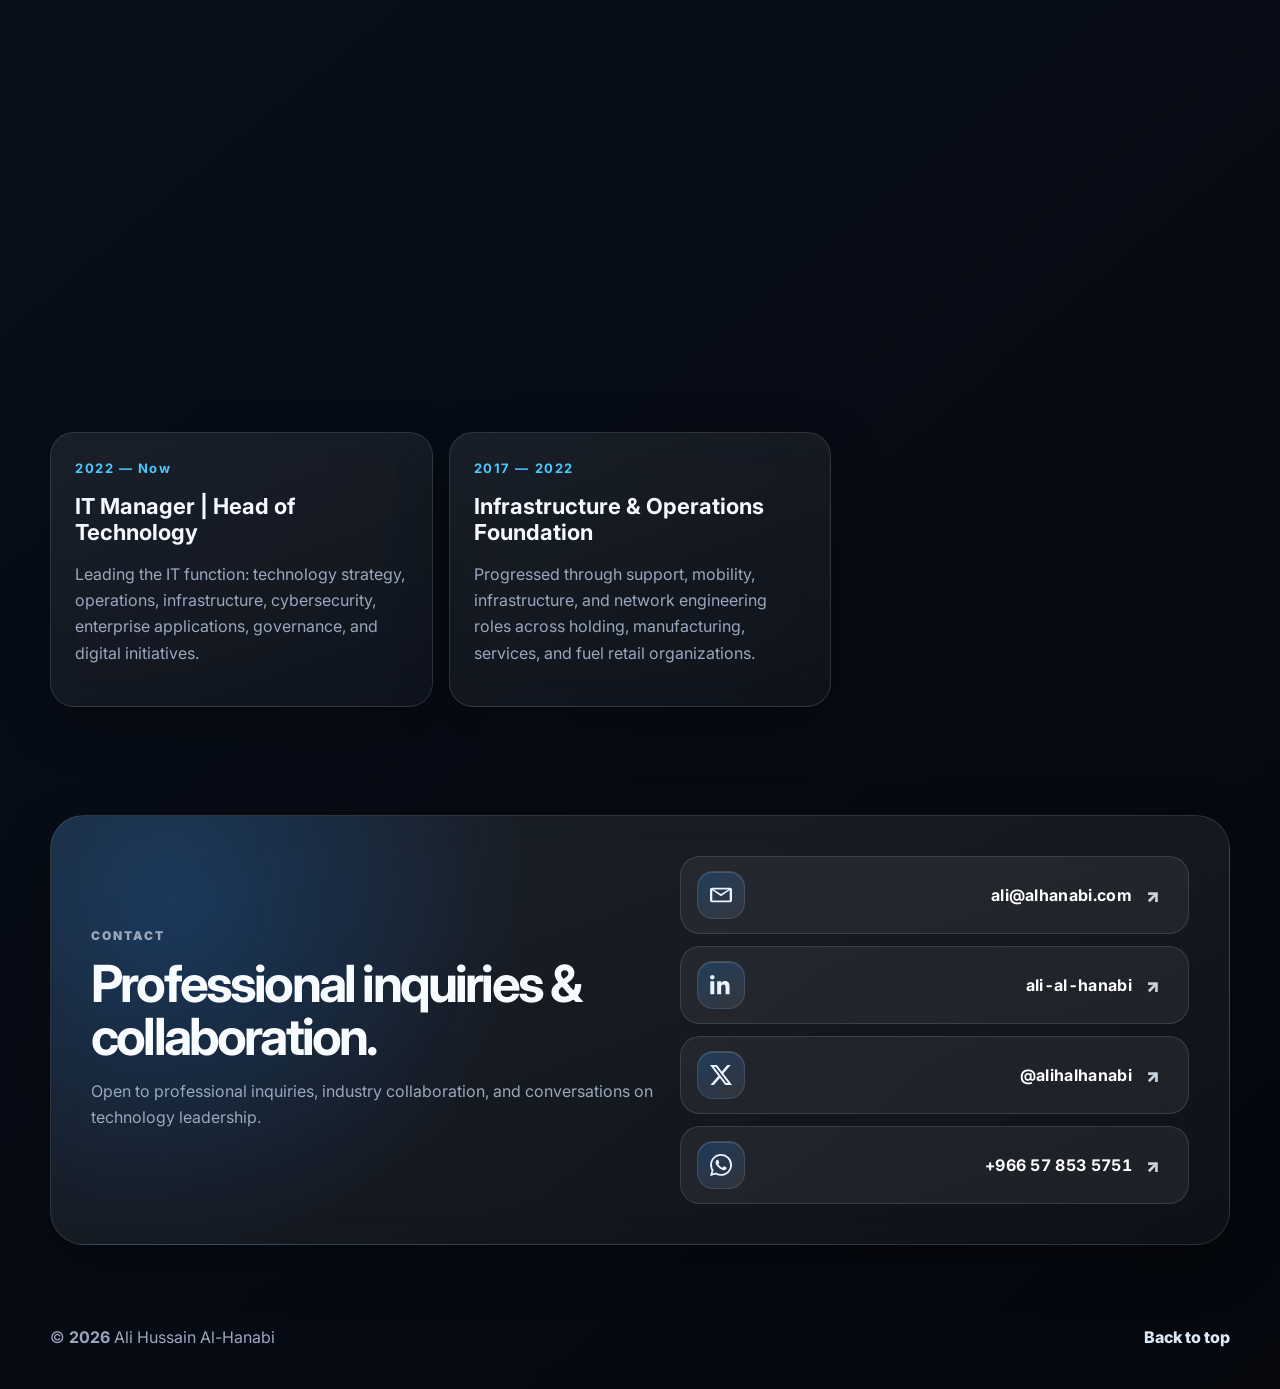
==== commit ce6d907f: "Executive portfolio site (history consolidated for public release)" ====
--- a/index.html
+++ b/index.html
@@ -3,10 +3,10 @@
 <head>
   <meta charset="utf-8" />
   <meta name="viewport" content="width=device-width, initial-scale=1" />
-  <title>Ali Hussain Alhanabi | IT Manager &amp; Technology Leader in Saudi Arabia</title>
-  <meta name="description" content="Official portfolio of Ali Hussain Alhanabi, IT Manager and technology leader in Khobar, Saudi Arabia, focused on operations technology, digital transformation, AI dashboards, and practical business systems." />
-  <meta name="keywords" content="Ali Alhanabi, Ali Hussain Alhanabi, Ali Al-Hanabi, علي الحنابي, علي حسين الحنابي, Alhanabi, IT Manager Saudi Arabia, Technology Leader Saudi Arabia, Khobar, Digital Transformation, Operations Technology, Fuel Station Technology, Fuel Retail Operations, AI Dashboards, Business Systems, Technology Portfolio" />
-  <meta name="author" content="Ali Hussain Alhanabi" />
+  <title>Ali Al-Hanabi | IT Manager &amp; Head of Technology, Saudi Arabia</title>
+  <meta name="description" content="Ali Al-Hanabi is an IT Manager and Head of Technology in Saudi Arabia&#x27;s Eastern Province, leading technology strategy, IT operations, enterprise infrastructure, governance, cybersecurity, and digital transformation." />
+  <meta name="keywords" content="Ali Al-Hanabi, Ali Hussain Al-Hanabi, Ali Alhanabi, علي الحنابي, علي حسين الحنابي, IT Manager, Head of Technology, IT Leadership, Technology Strategy, Digital Transformation, IT Operations, IT Governance, Cybersecurity, Enterprise Infrastructure, ERP, Saudi Arabia, Eastern Province" />
+  <meta name="author" content="Ali Hussain Al-Hanabi" />
   <meta name="robots" content="index, follow, max-image-preview:large, max-snippet:-1, max-video-preview:-1" />
   <meta name="theme-color" content="#07111f" />
   <link rel="icon" href="/favicon.ico" sizes="any" />
@@ -20,22 +20,22 @@
   <link rel="alternate" hreflang="en" href="https://www.alhanabi.com/" />
   <link rel="alternate" hreflang="ar" href="https://www.alhanabi.com/" />
   <link rel="alternate" hreflang="x-default" href="https://www.alhanabi.com/" />
-  <meta property="og:site_name" content="Ali Alhanabi Technology Portfolio" />
-  <meta property="og:title" content="Ali Hussain Alhanabi | IT Manager &amp; Technology Leader in Saudi Arabia" />
-  <meta property="og:description" content="Official portfolio of Ali Hussain Alhanabi, IT Manager and technology leader in Khobar, Saudi Arabia, focused on operations technology, digital transformation, AI dashboards, and practical business systems." />
+  <meta property="og:site_name" content="Ali Al-Hanabi Technology Portfolio" />
+  <meta property="og:title" content="Ali Al-Hanabi | IT Manager &amp; Head of Technology, Saudi Arabia" />
+  <meta property="og:description" content="Ali Al-Hanabi is an IT Manager and Head of Technology in Saudi Arabia&#x27;s Eastern Province, leading technology strategy, IT operations, enterprise infrastructure, governance, cybersecurity, and digital transformation." />
   <meta property="og:type" content="profile" />
   <meta property="og:url" content="https://www.alhanabi.com/" />
   <meta property="og:image" content="https://www.alhanabi.com/assets/profile.jpg" />
-  <meta property="og:image:alt" content="Ali Hussain Alhanabi technology portfolio" />
+  <meta property="og:image:alt" content="Ali Al-Hanabi, IT Manager and Head of Technology" />
   <meta property="og:locale" content="en_US" />
   <meta property="og:locale:alternate" content="ar_SA" />
   <meta name="twitter:card" content="summary_large_image" />
   <meta name="twitter:site" content="@alihalhanabi" />
   <meta name="twitter:creator" content="@alihalhanabi" />
-  <meta name="twitter:title" content="Ali Hussain Alhanabi | IT Manager &amp; Technology Leader in Saudi Arabia" />
-  <meta name="twitter:description" content="Official portfolio of Ali Hussain Alhanabi, IT Manager and technology leader in Khobar, Saudi Arabia, focused on operations technology, digital transformation, AI dashboards, and practical business systems." />
+  <meta name="twitter:title" content="Ali Al-Hanabi | IT Manager &amp; Head of Technology, Saudi Arabia" />
+  <meta name="twitter:description" content="Ali Al-Hanabi is an IT Manager and Head of Technology in Saudi Arabia&#x27;s Eastern Province, leading technology strategy, IT operations, enterprise infrastructure, governance, cybersecurity, and digital transformation." />
   <meta name="twitter:image" content="https://www.alhanabi.com/assets/profile.jpg" />
-  <script type="application/ld+json">{"@context":"https://schema.org","@graph":[{"@type":"Person","@id":"https://www.alhanabi.com/#person","name":"Ali Hussain Alhanabi","alternateName":["Ali Alhanabi","Ali Al-Hanabi","علي حسين الحنابي","علي الحنابي"],"jobTitle":["IT Manager","Head of Technology","Technology Leader"],"url":"https://www.alhanabi.com/","email":"ali@alhanabi.com","image":"https://www.alhanabi.com/assets/profile.jpg","address":{"@type":"PostalAddress","addressLocality":"Khobar","addressCountry":"SA"},"sameAs":["https://www.linkedin.com/in/ali-al-hanabi-09a138151/","https://x.com/alihalhanabi"],"knowsAbout":["IT leadership","operations technology","digital transformation","fuel station technology","fuel retail operations","AI dashboards","business systems","cybersecurity","infrastructure","automation","product thinking"]},{"@type":"WebSite","@id":"https://www.alhanabi.com/#website","url":"https://www.alhanabi.com/","name":"Ali Alhanabi Technology Portfolio","publisher":{"@id":"https://www.alhanabi.com/#person"},"inLanguage":["en","ar"]},{"@type":"WebPage","@id":"https://www.alhanabi.com/#webpage","url":"https://www.alhanabi.com/","name":"Ali Hussain Alhanabi | IT Manager & Technology Leader in Saudi Arabia","description":"Official portfolio of Ali Hussain Alhanabi, IT Manager and technology leader in Khobar, Saudi Arabia, focused on operations technology, digital transformation, AI dashboards, and practical business systems.","isPartOf":{"@id":"https://www.alhanabi.com/#website"},"about":{"@id":"https://www.alhanabi.com/#person"},"primaryImageOfPage":{"@type":"ImageObject","url":"https://www.alhanabi.com/assets/profile.jpg"},"inLanguage":["en","ar"]}]}</script>
+  <script type="application/ld+json">{"@context":"https://schema.org","@graph":[{"@type":"Person","@id":"https://www.alhanabi.com/#person","name":"Ali Al-Hanabi","alternateName":["Ali Hussain Al-Hanabi","Ali Alhanabi","Ali Hussain Alhanabi","علي حسين الحنابي","علي الحنابي"],"jobTitle":["IT Manager","Head of Technology"],"url":"https://www.alhanabi.com/","email":"ali@alhanabi.com","image":"https://www.alhanabi.com/assets/profile.jpg","address":{"@type":"PostalAddress","addressRegion":"Eastern Province","addressCountry":"SA"},"sameAs":["https://www.linkedin.com/in/ali-al-hanabi-09a138151/","https://x.com/alihalhanabi"],"knowsAbout":["IT strategy","IT leadership","digital transformation","IT operations","IT service management","IT governance","cybersecurity","enterprise infrastructure","cloud platforms","ERP and enterprise applications","business continuity","technology project management","vendor management"]},{"@type":"WebSite","@id":"https://www.alhanabi.com/#website","url":"https://www.alhanabi.com/","name":"Ali Al-Hanabi Technology Portfolio","publisher":{"@id":"https://www.alhanabi.com/#person"},"inLanguage":["en","ar"]},{"@type":"WebPage","@id":"https://www.alhanabi.com/#webpage","url":"https://www.alhanabi.com/","name":"Ali Al-Hanabi | IT Manager & Head of Technology, Saudi Arabia","description":"Ali Al-Hanabi is an IT Manager and Head of Technology in Saudi Arabia's Eastern Province, leading technology strategy, IT operations, enterprise infrastructure, governance, cybersecurity, and digital transformation.","isPartOf":{"@id":"https://www.alhanabi.com/#website"},"about":{"@id":"https://www.alhanabi.com/#person"},"primaryImageOfPage":{"@type":"ImageObject","url":"https://www.alhanabi.com/assets/profile.jpg"},"inLanguage":["en","ar"]}]}</script>
   <link rel="preconnect" href="https://fonts.googleapis.com">
   <link rel="preconnect" href="https://fonts.gstatic.com" crossorigin>
   <link href="https://fonts.googleapis.com/css2?family=Inter:wght@400;500;600;700;800;900&family=Tajawal:wght@400;500;700;800;900&display=swap" rel="stylesheet">
@@ -47,9 +47,9 @@
   <div class="cursor-glow" id="cursorGlow"></div>
 
   <header class="site-header" id="top">
-    <a class="brand" href="index.html" aria-current="page" aria-label="Ali Alhanabi home">
+    <a class="brand" href="index.html" aria-current="page" aria-label="Ali Al-Hanabi home">
       <span class="brand-mark">AA</span>
-      <span class="brand-copy"><strong>Ali Alhanabi</strong><small>Technology Portfolio</small></span>
+      <span class="brand-copy"><strong>Ali Al-Hanabi</strong><small>Technology Portfolio</small></span>
     </a>
     <button class="mobile-nav-toggle" id="mobileNavToggle" type="button" aria-label="Open navigation" aria-expanded="false"><span></span><span></span><span></span></button>
     <nav class="nav" aria-label="Primary navigation">
@@ -71,9 +71,9 @@
     <section class="hero section-shell">
       <div class="hero-grid">
         <div class="hero-copy reveal">
-          <div class="eyebrow"><span></span><b data-i18n="eyebrow">Premium Technology Leadership</b></div>
-          <h1><span id="heroName">Ali Hussain Alhanabi</span><em data-i18n="hero_line"> builds reliable technology, intelligent operations, and executive-grade digital products.</em></h1>
-          <p class="hero-sub" id="heroSub">IT Manager | Head of Technology based in Khobar, Saudi Arabia.</p>
+          <div class="eyebrow"><span></span><b data-i18n="eyebrow">Enterprise Technology Leadership</b></div>
+          <h1><span id="heroName">Ali Al-Hanabi</span><em data-i18n="hero_line"> leads enterprise technology, governance, and digital transformation.</em></h1>
+          <p class="hero-sub" id="heroSub">IT Manager | Head of Technology · Eastern Province, Saudi Arabia</p>
           <div class="hero-actions">
             <a class="magnetic-btn" href="work.html"><span data-i18n="view_work">View Selected Work</span></a>
             <a class="ghost-btn" href="mailto:ali@alhanabi.com"><span data-i18n="email_me">Email Me</span></a>
@@ -82,13 +82,13 @@
 
         <aside class="signature-card reveal delay-1" aria-label="Profile card">
           <div class="orbital-ring"></div>
-          <div class="profile-orb" id="profileOrb"><img id="profilePhoto" alt="Ali Hussain Alhanabi profile photo"><span>AA</span></div>
+          <div class="profile-orb" id="profileOrb"><img id="profilePhoto" alt="Ali Al-Hanabi profile photo"><span>AA</span></div>
           <div class="card-lines">
             <span></span><span></span><span></span>
           </div>
-          <h2 id="cardName">Ali Hussain Alhanabi</h2>
+          <h2 id="cardName">Ali Al-Hanabi</h2>
           <p id="cardTitle">IT Manager | Head of Technology</p>
-          <div class="status-pill"><i></i><span data-i18n="available">Available for strategic opportunities</span></div>
+          <div class="status-pill"><i></i><span data-i18n="available">Professional inquiries &amp; collaboration</span></div>
           <div class="social-strip" id="heroSocial"></div>
         </aside>
       </div>
@@ -97,14 +97,14 @@
 
     <section class="section-shell marquee-shell" aria-label="Capabilities">
       <div class="marquee"><div class="marquee-track">
-        <span>IT Strategy</span><span>Cloud Infrastructure</span><span>Cybersecurity</span><span>Fuel Operations</span><span>AI Dashboards</span><span>Digital Products</span><span>Automation</span><span>Governance</span>
+        <span>IT Strategy</span><span>Enterprise Infrastructure</span><span>Cloud</span><span>Cybersecurity</span><span>IT Governance</span><span>Digital Transformation</span><span>ERP &amp; Business Systems</span><span>Service Management</span>
       </div></div>
     </section>
 
     <section class="section-shell split-section" id="expertise">
       <div class="section-heading reveal">
         <p data-i18n="expertise_kicker">Expertise</p>
-        <h2 data-i18n="expertise_title">A technology leader who connects business, operations, and execution.</h2>
+        <h2 data-i18n="expertise_title">Leading the full technology function, from strategy to daily operations.</h2>
       </div>
       <div class="strength-grid" id="strengths"></div>
     </section>
@@ -112,7 +112,7 @@
     <section class="section-shell" id="work">
       <div class="section-heading wide reveal">
         <p data-i18n="work_kicker">Selected Work</p>
-        <h2 data-i18n="work_title">Projects with operational value, premium design, and practical business impact.</h2>
+        <h2 data-i18n="work_title">Leadership initiatives in transformation, governance, and technology delivery.</h2>
       </div>
       <div class="project-grid" id="projects"></div>
     </section>
@@ -121,10 +121,10 @@
       <div class="impact-panel reveal">
         <div>
           <p class="section-kicker" data-i18n="impact_kicker">Professional Impact</p>
-          <h2 data-i18n="impact_title">Built for trust: stable systems, clear dashboards, and disciplined technology delivery.</h2>
+          <h2 data-i18n="impact_title">Built for trust: reliable operations, sound governance, and disciplined delivery.</h2>
         </div>
         <div class="impact-copy">
-          <p data-i18n="impact_text">My work focuses on turning complex operational needs into reliable technology: systems that teams can use, leaders can trust, and businesses can scale.</p>
+          <p data-i18n="impact_text">I lead technology as a business function: aligning investment with organizational priorities, keeping operations secure and dependable, holding vendors and projects accountable, and giving leadership a clear view of where technology stands.</p>
         </div>
       </div>
       <div class="timeline" id="timeline"></div>
@@ -134,8 +134,8 @@
       <div class="contact-card reveal">
         <div>
           <p class="section-kicker" data-i18n="contact_kicker">Contact</p>
-          <h2 data-i18n="contact_title">Let’s build something exceptional.</h2>
-          <p id="availability">Open to strategic technology leadership, consulting, and digital transformation opportunities.</p>
+          <h2 data-i18n="contact_title">Professional inquiries &amp; collaboration.</h2>
+          <p id="availability">Open to professional inquiries, industry collaboration, and conversations on technology leadership.</p>
         </div>
         <div class="contact-actions" id="contactActions"></div>
       </div>
@@ -143,18 +143,9 @@
   </main>
 
   <footer class="footer">
-    <span>© <b id="year"></b> Ali Hussain Alhanabi</span>
+    <span>© <b id="year"></b> Ali Hussain Al-Hanabi</span>
     <a href="#top" data-i18n="back_top">Back to top</a>
   </footer>
-
-  <button class="admin-dot" id="adminDot" aria-label="Open editor"></button>
-  <dialog class="admin-panel" id="adminPanel">
-    <form method="dialog">
-      <div class="admin-head"><strong>Portfolio Editor</strong><button value="close">×</button></div>
-      <textarea id="dataEditor" spellcheck="false"></textarea>
-      <div class="admin-actions"><button id="applyData" type="button">Apply Preview</button><button id="downloadData" type="button">Download profile-data.js</button></div>
-    </form>
-  </dialog>
 
   <script src="script.js"></script>
   <script>
--- a/styles.css
+++ b/styles.css
@@ -47,3 +47,101 @@
 
 /* v9 Resume and Notes expansion */
 .resume-hero-grid{display:grid;grid-template-columns:1.15fr .85fr;gap:18px;padding-bottom:34px}.resume-section{padding-bottom:54px}.capability-grid{display:grid;grid-template-columns:repeat(4,1fr);gap:18px}.resume-timeline{display:grid;gap:14px}.resume-detail-grid{display:grid;grid-template-columns:repeat(2,1fr);gap:18px;padding-bottom:76px}.compact-list span{font-size:15px;line-height:1.45}.executive-summary p{font-size:18px}.notes-grid{display:grid;grid-template-columns:repeat(3,1fr);gap:18px;padding-bottom:76px}.note-card{position:relative;overflow:hidden;border:1px solid var(--line);border-radius:30px;padding:30px;background:radial-gradient(circle at 20% 0%,rgba(29,140,255,.18),transparent 36%),linear-gradient(160deg,rgba(255,255,255,.09),rgba(255,255,255,.035));box-shadow:var(--shadow)}.note-card:after{content:"";position:absolute;right:-40%;bottom:-42%;width:280px;height:280px;background:radial-gradient(circle,rgba(255,48,79,.13),transparent 68%);pointer-events:none}.note-card h2{font-size:clamp(24px,2.6vw,34px);line-height:1.13;margin:18px 0 16px;letter-spacing:-.035em}.note-card p{color:var(--muted);line-height:1.85;font-size:16.5px;margin:0 0 14px}.note-card p:last-child{margin-bottom:0}.resume-page .timeline-item h3{font-size:20px}.resume-page .timeline-item p{font-size:16px}.notes-page .page-hero{padding-bottom:46px}body.rtl .note-card h2,body.rtl .resume-page h2{letter-spacing:0;line-height:1.28}body.rtl .note-card p{line-height:2.05}@media (max-width:1080px){.capability-grid,.notes-grid{grid-template-columns:repeat(2,1fr)}}@media (max-width:900px){.resume-hero-grid,.resume-detail-grid,.capability-grid,.notes-grid{grid-template-columns:1fr}.resume-detail-grid{padding-bottom:54px}.note-card{padding:24px}}
+
+/* ========== STATS ROW ========== */
+.stats-row {
+  display: flex;
+  gap: 1rem;
+  flex-wrap: wrap;
+  margin: 2.5rem 0 3.5rem;
+}
+
+.stat-item {
+  display: flex;
+  flex-direction: column;
+  background: rgba(255, 255, 255, 0.04);
+  border: 1px solid rgba(255, 255, 255, 0.08);
+  border-radius: 14px;
+  padding: 1.2rem 1.8rem;
+  min-width: 140px;
+  flex: 1;
+  transition: border-color 0.2s ease;
+}
+
+.stat-item:hover {
+  border-color: rgba(255, 255, 255, 0.18);
+}
+
+.stat-num {
+  font-size: 2.2rem;
+  font-weight: 900;
+  color: #ffffff;
+  line-height: 1;
+  letter-spacing: -0.02em;
+}
+
+.stat-label {
+  font-size: 0.72rem;
+  color: rgba(255, 255, 255, 0.4);
+  margin-top: 0.5rem;
+  text-transform: uppercase;
+  letter-spacing: 0.07em;
+  font-weight: 500;
+}
+
+@media (max-width: 600px) {
+  .stats-row {
+    gap: 0.75rem;
+  }
+  .stat-item {
+    min-width: calc(50% - 0.375rem);
+    flex: 0 0 calc(50% - 0.375rem);
+    padding: 1rem 1.2rem;
+  }
+  .stat-num {
+    font-size: 1.8rem;
+  }
+}
+
+/* ========== CV DOWNLOAD BUTTON ========== */
+.cv-download-wrap {
+  margin: 2rem 0 1rem;
+  display: flex;
+  align-items: center;
+  gap: 1rem;
+  flex-wrap: wrap;
+}
+
+.cv-download-btn {
+  display: inline-flex;
+  align-items: center;
+  gap: 0.6rem;
+  background: rgba(255, 255, 255, 0.06);
+  border: 1px solid rgba(255, 255, 255, 0.15);
+  color: #ffffff;
+  text-decoration: none;
+  padding: 0.75rem 1.4rem;
+  border-radius: 10px;
+  font-size: 0.88rem;
+  font-weight: 600;
+  letter-spacing: 0.01em;
+  transition: background 0.2s ease, border-color 0.2s ease;
+}
+
+.cv-download-btn:hover {
+  background: rgba(255, 255, 255, 0.12);
+  border-color: rgba(255, 255, 255, 0.3);
+}
+
+.cv-download-btn svg {
+  width: 16px;
+  height: 16px;
+  opacity: 0.8;
+  flex-shrink: 0;
+}
+
+.cv-download-note {
+  font-size: 0.78rem;
+  color: rgba(255, 255, 255, 0.35);
+}
+
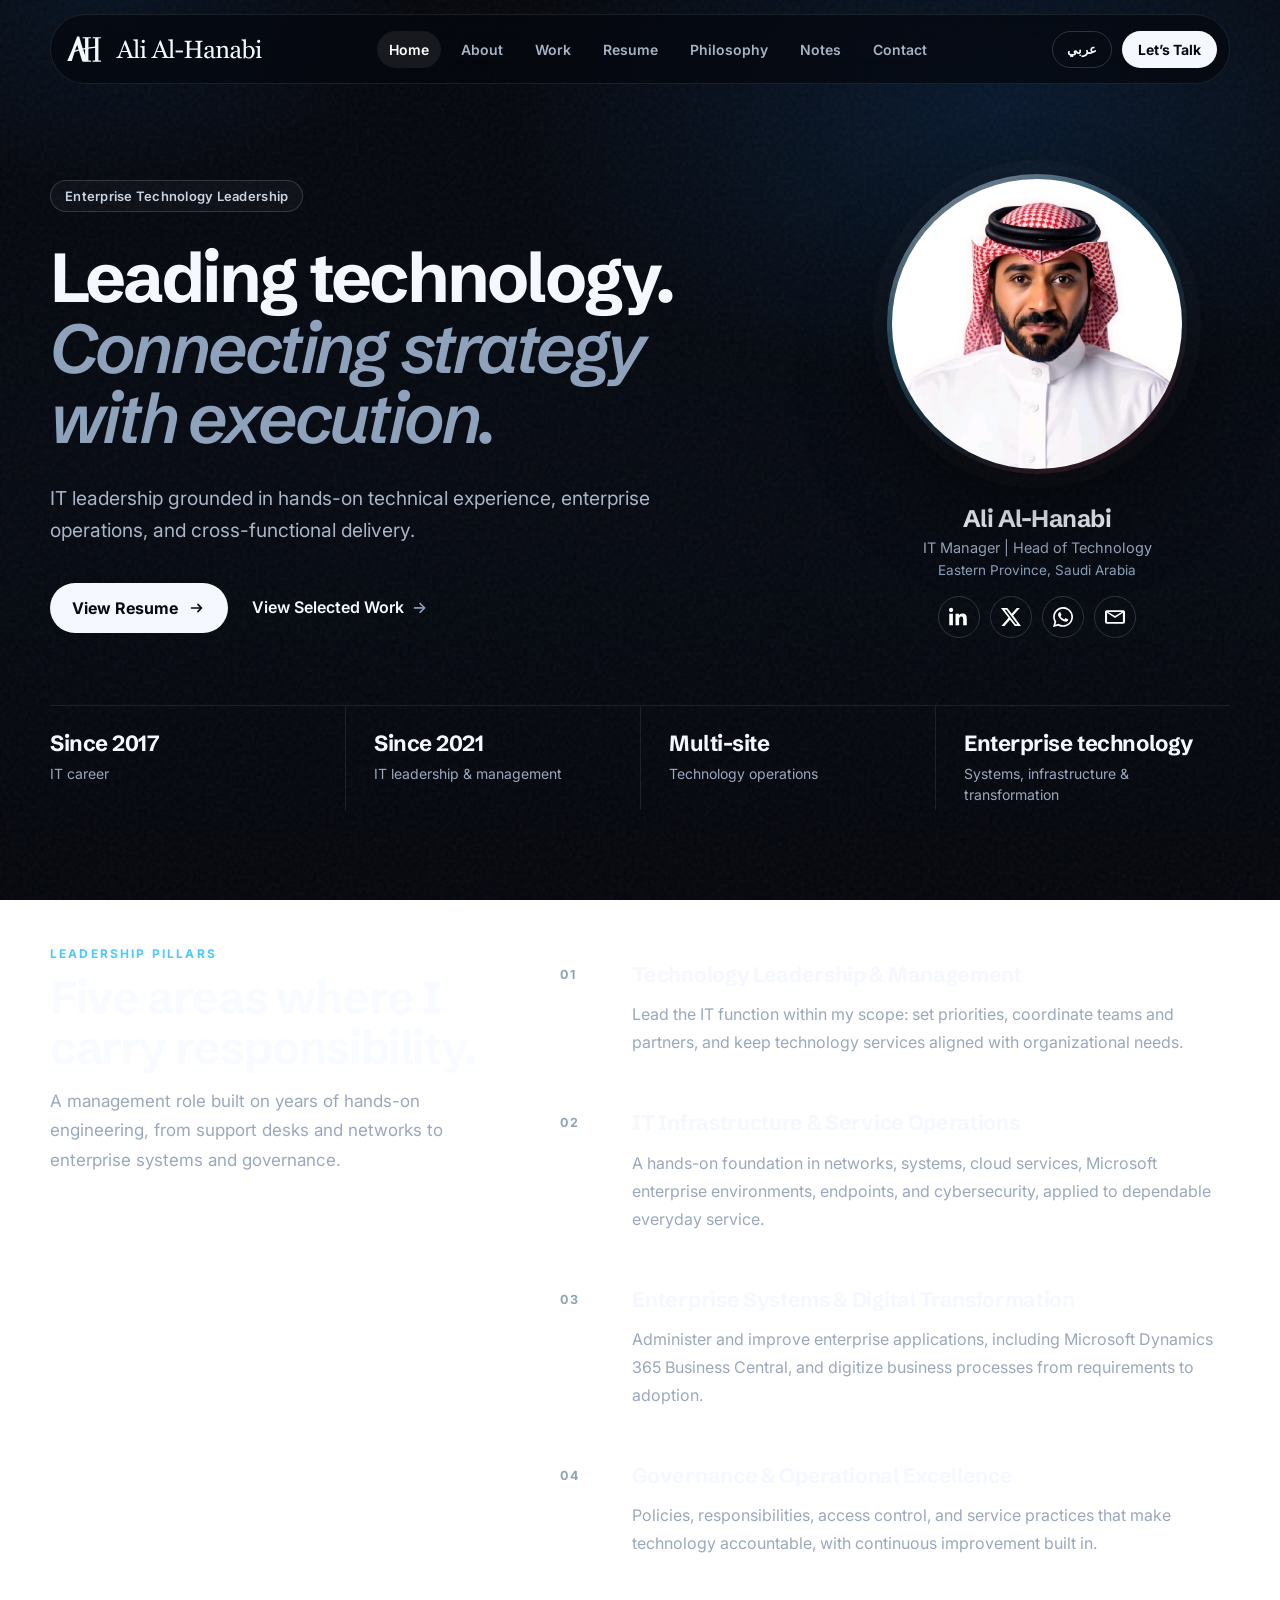
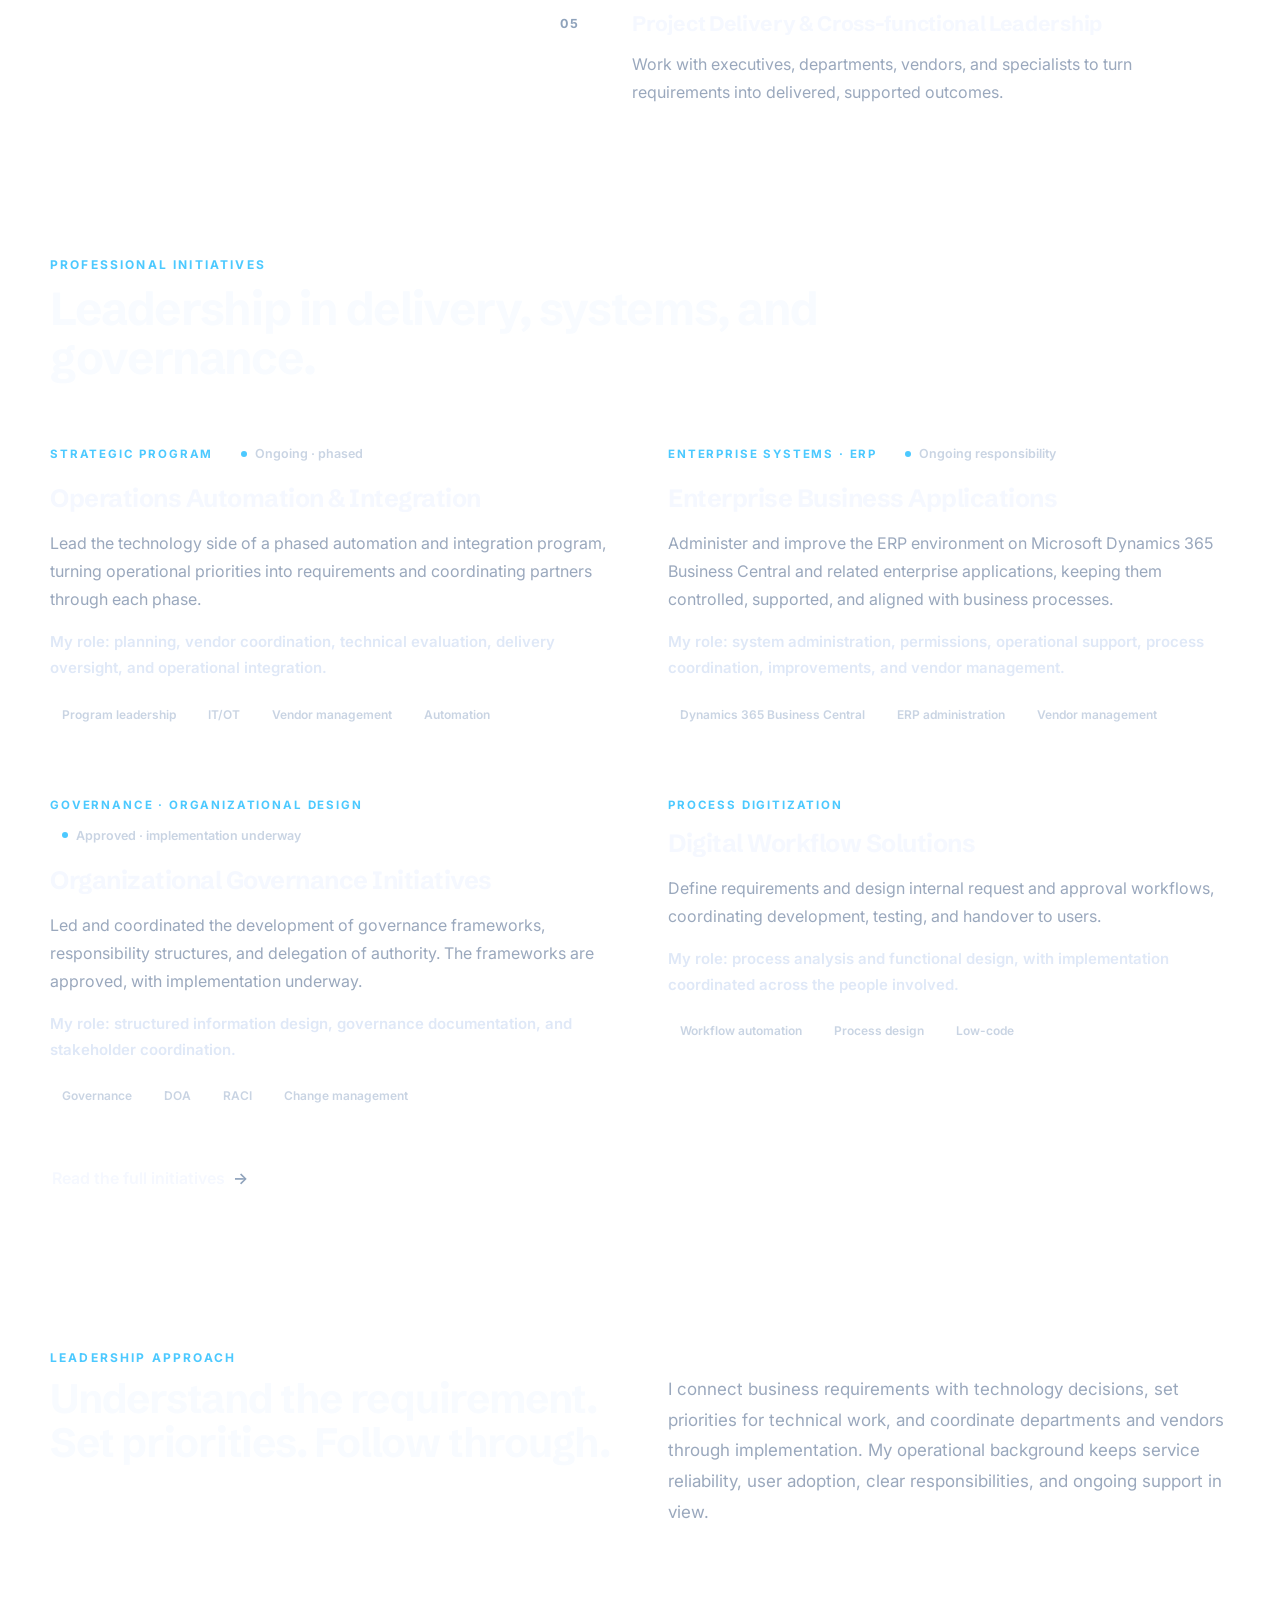
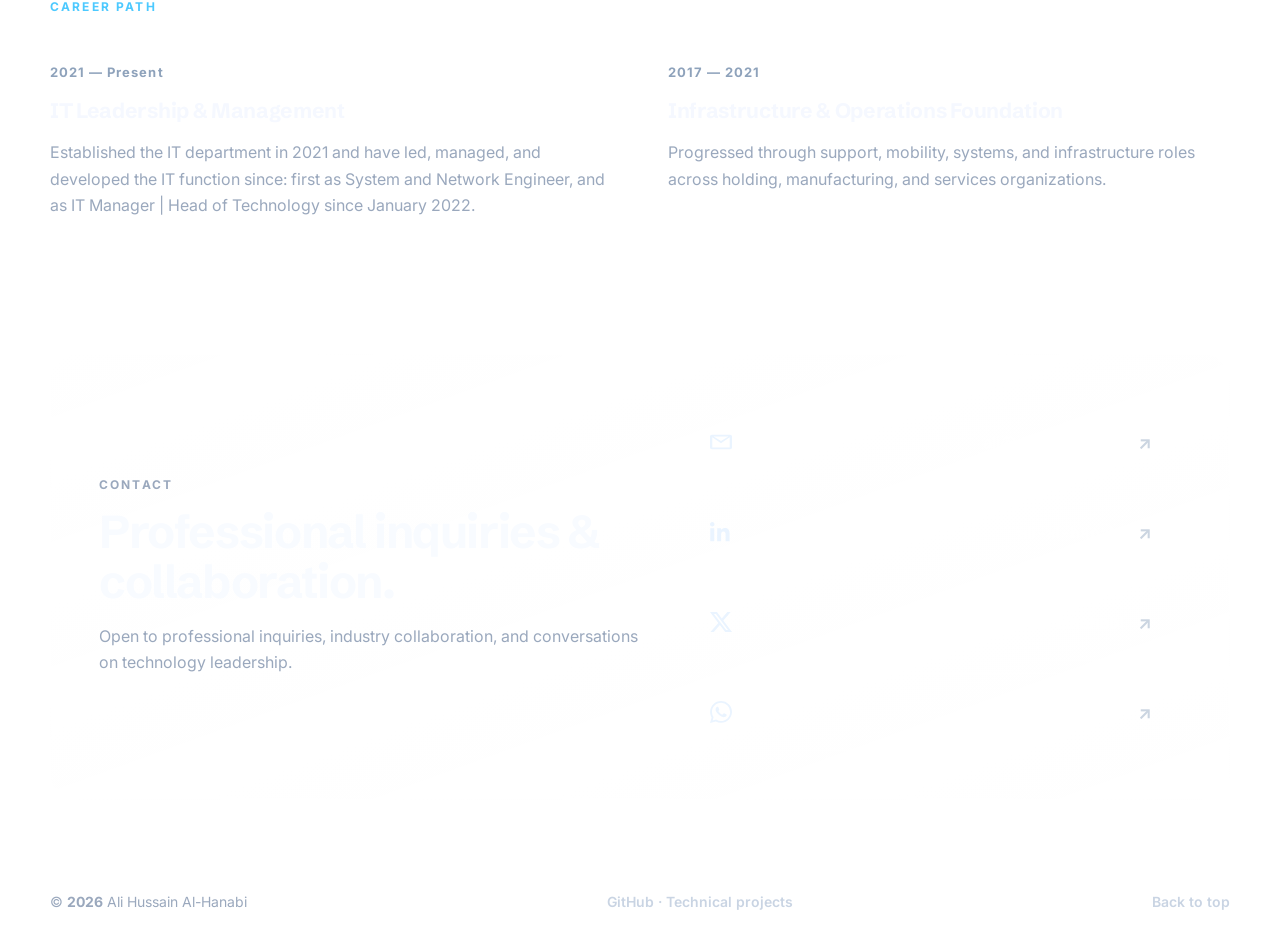
==== commit 36fd52ae: "Release: premium editorial executive portfolio - Editorial executive design layer on the existing id" ====
--- a/index.html
+++ b/index.html
@@ -9,18 +9,18 @@
   <meta name="author" content="Ali Hussain Al-Hanabi" />
   <meta name="robots" content="index, follow, max-image-preview:large, max-snippet:-1, max-video-preview:-1" />
   <meta name="theme-color" content="#07111f" />
-  <link rel="icon" href="/favicon.ico" sizes="any" />
-  <link rel="icon" type="image/svg+xml" href="/assets/favicon.svg" />
-  <link rel="icon" type="image/png" sizes="32x32" href="/assets/favicon-32x32.png" />
-  <link rel="icon" type="image/png" sizes="16x16" href="/assets/favicon-16x16.png" />
-  <link rel="apple-touch-icon" sizes="180x180" href="/assets/apple-touch-icon.png" />
-  <link rel="manifest" href="/site.webmanifest" />
+  <link rel="icon" href="/favicon.ico?v=signature-b" sizes="any" />
+  <link rel="icon" type="image/svg+xml" href="/assets/favicon.svg?v=signature-b" />
+  <link rel="icon" type="image/png" sizes="32x32" href="/assets/favicon-32x32.png?v=signature-b" />
+  <link rel="icon" type="image/png" sizes="16x16" href="/assets/favicon-16x16.png?v=signature-b" />
+  <link rel="apple-touch-icon" sizes="180x180" href="/assets/apple-touch-icon.png?v=signature-b" />
+  <link rel="manifest" href="/site.webmanifest?v=signature-b" />
   <meta name="msapplication-TileColor" content="#07111f" />
   <link rel="canonical" href="https://www.alhanabi.com/" />
   <link rel="alternate" hreflang="en" href="https://www.alhanabi.com/" />
   <link rel="alternate" hreflang="ar" href="https://www.alhanabi.com/" />
   <link rel="alternate" hreflang="x-default" href="https://www.alhanabi.com/" />
-  <meta property="og:site_name" content="Ali Al-Hanabi Technology Portfolio" />
+  <meta property="og:site_name" content="Ali Al-Hanabi | IT Leadership" />
   <meta property="og:title" content="Ali Al-Hanabi | IT Manager &amp; Head of Technology, Saudi Arabia" />
   <meta property="og:description" content="Ali Al-Hanabi is an IT Manager and Head of Technology in Saudi Arabia&#x27;s Eastern Province, leading technology strategy, IT operations, enterprise infrastructure, governance, cybersecurity, and digital transformation." />
   <meta property="og:type" content="profile" />
@@ -35,10 +35,10 @@
   <meta name="twitter:title" content="Ali Al-Hanabi | IT Manager &amp; Head of Technology, Saudi Arabia" />
   <meta name="twitter:description" content="Ali Al-Hanabi is an IT Manager and Head of Technology in Saudi Arabia&#x27;s Eastern Province, leading technology strategy, IT operations, enterprise infrastructure, governance, cybersecurity, and digital transformation." />
   <meta name="twitter:image" content="https://www.alhanabi.com/assets/profile.jpg" />
-  <script type="application/ld+json">{"@context":"https://schema.org","@graph":[{"@type":"Person","@id":"https://www.alhanabi.com/#person","name":"Ali Al-Hanabi","alternateName":["Ali Hussain Al-Hanabi","Ali Alhanabi","Ali Hussain Alhanabi","علي حسين الحنابي","علي الحنابي"],"jobTitle":["IT Manager","Head of Technology"],"url":"https://www.alhanabi.com/","email":"ali@alhanabi.com","image":"https://www.alhanabi.com/assets/profile.jpg","address":{"@type":"PostalAddress","addressRegion":"Eastern Province","addressCountry":"SA"},"sameAs":["https://www.linkedin.com/in/ali-al-hanabi-09a138151/","https://x.com/alihalhanabi"],"knowsAbout":["IT strategy","IT leadership","digital transformation","IT operations","IT service management","IT governance","cybersecurity","enterprise infrastructure","cloud platforms","ERP and enterprise applications","business continuity","technology project management","vendor management"]},{"@type":"WebSite","@id":"https://www.alhanabi.com/#website","url":"https://www.alhanabi.com/","name":"Ali Al-Hanabi Technology Portfolio","publisher":{"@id":"https://www.alhanabi.com/#person"},"inLanguage":["en","ar"]},{"@type":"WebPage","@id":"https://www.alhanabi.com/#webpage","url":"https://www.alhanabi.com/","name":"Ali Al-Hanabi | IT Manager & Head of Technology, Saudi Arabia","description":"Ali Al-Hanabi is an IT Manager and Head of Technology in Saudi Arabia's Eastern Province, leading technology strategy, IT operations, enterprise infrastructure, governance, cybersecurity, and digital transformation.","isPartOf":{"@id":"https://www.alhanabi.com/#website"},"about":{"@id":"https://www.alhanabi.com/#person"},"primaryImageOfPage":{"@type":"ImageObject","url":"https://www.alhanabi.com/assets/profile.jpg"},"inLanguage":["en","ar"]}]}</script>
+  <script type="application/ld+json">{"@context":"https://schema.org","@graph":[{"@type":"Person","@id":"https://www.alhanabi.com/#person","name":"Ali Al-Hanabi","alternateName":["Ali Hussain Al-Hanabi","Ali Alhanabi","Ali Hussain Alhanabi","علي حسين الحنابي","علي الحنابي"],"jobTitle":["IT Manager","Head of Technology"],"url":"https://www.alhanabi.com/","email":"ali@alhanabi.com","image":"https://www.alhanabi.com/assets/profile.jpg","address":{"@type":"PostalAddress","addressRegion":"Eastern Province","addressCountry":"SA"},"sameAs":["https://www.linkedin.com/in/ali-al-hanabi-09a138151/","https://x.com/alihalhanabi","https://github.com/abu3lhassan"],"knowsAbout":["IT strategy","IT leadership","digital transformation","IT operations","IT service management","IT governance","cybersecurity","enterprise infrastructure","cloud platforms","ERP and enterprise applications","business continuity","technology project management","vendor management"]},{"@type":"WebSite","@id":"https://www.alhanabi.com/#website","url":"https://www.alhanabi.com/","name":"Ali Al-Hanabi | IT Leadership","publisher":{"@id":"https://www.alhanabi.com/#person"},"inLanguage":["en","ar"]},{"@type":"WebPage","@id":"https://www.alhanabi.com/#webpage","url":"https://www.alhanabi.com/","name":"Ali Al-Hanabi | IT Manager & Head of Technology, Saudi Arabia","description":"Ali Al-Hanabi is an IT Manager and Head of Technology in Saudi Arabia's Eastern Province, leading technology strategy, IT operations, enterprise infrastructure, governance, cybersecurity, and digital transformation.","isPartOf":{"@id":"https://www.alhanabi.com/#website"},"about":{"@id":"https://www.alhanabi.com/#person"},"primaryImageOfPage":{"@type":"ImageObject","url":"https://www.alhanabi.com/assets/profile.jpg"},"inLanguage":["en","ar"]}]}</script>
   <link rel="preconnect" href="https://fonts.googleapis.com">
   <link rel="preconnect" href="https://fonts.gstatic.com" crossorigin>
-  <link href="https://fonts.googleapis.com/css2?family=Inter:wght@400;500;600;700;800;900&family=Tajawal:wght@400;500;700;800;900&display=swap" rel="stylesheet">
+  <link href="https://fonts.googleapis.com/css2?family=Inter:wght@400;500;600;700;800;900&family=Schibsted+Grotesk:ital,wght@0,500;0,600;0,700;0,800;1,500;1,600;1,700&family=Tajawal:wght@400;500;700;800;900&display=swap" rel="stylesheet">
   <link rel="stylesheet" href="styles.css" />
   <script src="profile-data.js"></script>
 </head>
@@ -47,17 +47,16 @@
   <div class="cursor-glow" id="cursorGlow"></div>
 
   <header class="site-header" id="top">
-    <a class="brand" href="index.html" aria-current="page" aria-label="Ali Al-Hanabi home">
-      <span class="brand-mark">AA</span>
-      <span class="brand-copy"><strong>Ali Al-Hanabi</strong><small>Technology Portfolio</small></span>
+    <a class="brand signature-brand" href="index.html" aria-label="Ali Al-Hanabi home" data-i18n-aria-label="home_label">
+      <img class="signature-monogram" src="/assets/signature-executive-monogram.svg" width="40" height="40" alt="" aria-hidden="true"><img class="signature-wordmark" src="/assets/signature-executive-wordmark.svg" width="148" height="23" alt="Ali Al-Hanabi"><span class="brand-context" data-i18n="brand_descriptor">IT Leadership</span>
     </a>
-    <button class="mobile-nav-toggle" id="mobileNavToggle" type="button" aria-label="Open navigation" aria-expanded="false"><span></span><span></span><span></span></button>
-    <nav class="nav" aria-label="Primary navigation">
-      <a data-i18n="nav_home" href="index.html">Home</a>
+    <button class="mobile-nav-toggle" id="mobileNavToggle" type="button" aria-controls="primaryNav" aria-label="Open navigation" aria-expanded="false"><span></span><span></span><span></span></button>
+    <nav class="nav" id="primaryNav" aria-label="Primary navigation" data-i18n-aria-label="nav_label">
+      <a data-i18n="nav_home" href="index.html" aria-current="page">Home</a>
       <a data-i18n="nav_about" href="about.html">About</a>
       <a data-i18n="nav_work" href="work.html">Work</a>
+      <a data-i18n="nav_resume" href="resume.html">Resume</a>
       <a data-i18n="nav_philosophy" href="philosophy.html">Philosophy</a>
-      <a data-i18n="nav_resume" href="resume.html">Resume</a>
       <a data-i18n="nav_notes" href="notes.html">Notes</a>
       <a data-i18n="nav_contact" href="contact.html">Contact</a>
     </nav>
@@ -71,62 +70,56 @@
     <section class="hero section-shell">
       <div class="hero-grid">
         <div class="hero-copy reveal">
-          <div class="eyebrow"><span></span><b data-i18n="eyebrow">Enterprise Technology Leadership</b></div>
-          <h1><span id="heroName">Ali Al-Hanabi</span><em data-i18n="hero_line"> leads enterprise technology, governance, and digital transformation.</em></h1>
-          <p class="hero-sub" id="heroSub">IT Manager | Head of Technology · Eastern Province, Saudi Arabia</p>
+          <p class="hero-tag"><span data-i18n="eyebrow">Enterprise Technology Leadership</span></p>
+          <h1><span class="visually-hidden"><span id="heroName">Ali Al-Hanabi</span>, </span><span class="hero-line" data-i18n="hero_line">Leading technology.</span> <em data-i18n="hero_line_2">Connecting strategy with execution.</em></h1>
+          <p class="hero-statement" data-i18n="hero_statement">IT leadership grounded in hands-on technical experience, enterprise operations, and cross-functional delivery.</p>
           <div class="hero-actions">
-            <a class="magnetic-btn" href="work.html"><span data-i18n="view_work">View Selected Work</span></a>
-            <a class="ghost-btn" href="mailto:ali@alhanabi.com"><span data-i18n="email_me">Email Me</span></a>
+            <a class="magnetic-btn" href="resume.html"><span data-i18n="view_resume">View Resume</span><svg class="btn-arrow" viewBox="0 0 20 20" aria-hidden="true" focusable="false"><path d="M4 10h11m-4-4 4 4-4 4" fill="none" stroke="currentColor" stroke-width="1.8" stroke-linecap="round" stroke-linejoin="round"/></svg></a>
+            <a class="text-link" href="work.html"><span data-i18n="view_work">View Selected Work</span></a>
           </div>
         </div>
-
-        <aside class="signature-card reveal delay-1" aria-label="Profile card">
-          <div class="orbital-ring"></div>
-          <div class="profile-orb" id="profileOrb"><img id="profilePhoto" alt="Ali Al-Hanabi profile photo"><span>AA</span></div>
-          <div class="card-lines">
-            <span></span><span></span><span></span>
+        <aside class="hero-portrait reveal delay-1" aria-label="Professional profile" data-i18n-aria-label="profile_label">
+          <div class="profile-orb" id="profileOrb"><img id="profilePhoto" width="400" height="400" alt="Ali Al-Hanabi profile photo"><span>AA</span></div>
+          <div class="portrait-caption">
+            <h2 id="cardName">Ali Al-Hanabi</h2>
+            <p id="cardTitle">IT Manager | Head of Technology</p>
+            <p class="portrait-location" id="heroLocation">Eastern Province, Saudi Arabia</p>
+            <div class="social-strip" id="heroSocial"></div>
           </div>
-          <h2 id="cardName">Ali Al-Hanabi</h2>
-          <p id="cardTitle">IT Manager | Head of Technology</p>
-          <div class="status-pill"><i></i><span data-i18n="available">Professional inquiries &amp; collaboration</span></div>
-          <div class="social-strip" id="heroSocial"></div>
         </aside>
       </div>
-      <div class="metric-row" id="metrics"></div>
+      <dl class="metric-row" id="metrics" aria-label="Professional summary" data-i18n-aria-label="proof_label"></dl>
     </section>
 
-    <section class="section-shell marquee-shell" aria-label="Capabilities">
-      <div class="marquee"><div class="marquee-track">
-        <span>IT Strategy</span><span>Enterprise Infrastructure</span><span>Cloud</span><span>Cybersecurity</span><span>IT Governance</span><span>Digital Transformation</span><span>ERP &amp; Business Systems</span><span>Service Management</span>
-      </div></div>
-    </section>
-
-    <section class="section-shell split-section" id="expertise">
+    <section class="section-shell pillars-section" id="expertise">
       <div class="section-heading reveal">
-        <p data-i18n="expertise_kicker">Expertise</p>
-        <h2 data-i18n="expertise_title">Leading the full technology function, from strategy to daily operations.</h2>
+        <p data-i18n="expertise_kicker">Leadership pillars</p>
+        <h2 data-i18n="expertise_title">Five areas where I carry responsibility.</h2>
+        <p class="section-lead" data-i18n="expertise_lead">A management role built on years of hands-on engineering, from support desks and networks to enterprise systems and governance.</p>
       </div>
-      <div class="strength-grid" id="strengths"></div>
+      <ol class="pillar-list" id="strengths"></ol>
     </section>
 
     <section class="section-shell" id="work">
       <div class="section-heading wide reveal">
-        <p data-i18n="work_kicker">Selected Work</p>
-        <h2 data-i18n="work_title">Leadership initiatives in transformation, governance, and technology delivery.</h2>
+        <p data-i18n="work_kicker">Professional initiatives</p>
+        <h2 data-i18n="work_title">Leadership in delivery, systems, and governance.</h2>
       </div>
       <div class="project-grid" id="projects"></div>
+      <p class="section-cta"><a class="text-link" href="work.html"><span data-i18n="more_work">Read the full initiatives</span></a></p>
     </section>
 
     <section class="section-shell impact-section" id="impact">
       <div class="impact-panel reveal">
         <div>
-          <p class="section-kicker" data-i18n="impact_kicker">Professional Impact</p>
-          <h2 data-i18n="impact_title">Built for trust: reliable operations, sound governance, and disciplined delivery.</h2>
+          <p class="section-kicker" data-i18n="impact_kicker">Leadership approach</p>
+          <h2 data-i18n="impact_title">Understand the requirement. Set priorities. Follow through.</h2>
         </div>
         <div class="impact-copy">
-          <p data-i18n="impact_text">I lead technology as a business function: aligning investment with organizational priorities, keeping operations secure and dependable, holding vendors and projects accountable, and giving leadership a clear view of where technology stands.</p>
+          <p data-i18n="impact_text">I connect business requirements with technology decisions, set priorities for technical work, and coordinate departments and vendors through implementation. My operational background keeps service reliability, user adoption, clear responsibilities, and ongoing support in view.</p>
         </div>
       </div>
+      <p class="section-kicker timeline-kicker" data-i18n="career_kicker">Career path</p>
       <div class="timeline" id="timeline"></div>
     </section>
 
@@ -143,7 +136,8 @@
   </main>
 
   <footer class="footer">
-    <span>© <b id="year"></b> Ali Hussain Al-Hanabi</span>
+    <span>© <b id="year"></b> <span data-i18n="footer_name">Ali Hussain Al-Hanabi</span></span>
+    <a href="https://github.com/abu3lhassan" target="_blank" rel="noopener" data-i18n="github_link">GitHub · Technical projects</a>
     <a href="#top" data-i18n="back_top">Back to top</a>
   </footer>
 
@@ -154,11 +148,12 @@
       const btn = document.getElementById('mobileNavToggle');
       const nav = document.querySelector('.site-header .nav');
       if (!btn || !nav) return;
-      const close = () => { nav.classList.remove('nav-open'); btn.classList.remove('is-open'); btn.setAttribute('aria-expanded', 'false'); };
+      const close = () => { nav.classList.remove('nav-open'); btn.classList.remove('is-open'); btn.setAttribute('aria-expanded', 'false'); btn.setAttribute('aria-label', document.documentElement.lang === 'ar' ? 'فتح قائمة التنقل' : 'Open navigation'); };
       btn.addEventListener('click', () => {
         const open = nav.classList.toggle('nav-open');
         btn.classList.toggle('is-open', open);
         btn.setAttribute('aria-expanded', String(open));
+        btn.setAttribute('aria-label', document.documentElement.lang === 'ar' ? (open ? 'إغلاق قائمة التنقل' : 'فتح قائمة التنقل') : (open ? 'Close navigation' : 'Open navigation'));
       });
       nav.querySelectorAll('a').forEach(a => a.addEventListener('click', close));
       window.addEventListener('resize', () => { if (window.innerWidth > 920) close(); });
--- a/styles.css
+++ b/styles.css
@@ -145,3 +145,353 @@
   color: rgba(255, 255, 255, 0.35);
 }
 
+
+/* Phase 2: retain lead typography when approved links/downloads follow it. */
+.page-hero > p[data-i18n$="_lead"]{font-size:clamp(18px,2vw,23px);line-height:1.75;color:var(--muted);max-width:880px}
+/* Fit the existing four-column resume cards without changing fonts or grid. */
+.capability-grid .principle-card h2{font-size:clamp(26px,2.2vw,32px)}
+/* Keep bilingual scope labels inside the existing two-column mobile cards. */
+@media(max-width:600px){.stats-row .stat-num{font-size:clamp(1rem,5vw,1.35rem);line-height:1.25}}
+
+/* Signature Executive B: exact supplied monogram and outlined wordmark. */
+.signature-brand{flex:0 0 auto;gap:12px;min-height:44px;direction:ltr}
+.signature-monogram{display:block;width:40px;height:40px;flex:0 0 auto}
+.signature-wordmark{display:block;width:148px;height:auto;flex:0 0 auto}
+.signature-brand .brand-context{position:absolute;width:1px;height:1px;padding:0;overflow:hidden;clip-path:inset(50%);white-space:nowrap}
+.site-header .header-actions{flex-shrink:0}
+.site-header .header-actions .magnetic-btn.small{white-space:nowrap}
+.nav-shell .signature-brand{display:inline-flex;margin:14px 16px}
+@media(min-width:921px) and (max-width:1080px){
+  .site-header{gap:8px}
+  .site-header .signature-brand{gap:10px}
+  .site-header .signature-monogram{width:36px;height:36px}
+  .site-header .signature-wordmark{width:134px}
+  .site-header .nav{gap:4px}
+  .site-header .nav a{padding-inline:8px}
+}
+@media(max-width:920px){
+  .site-header .signature-brand{gap:10px}
+  .site-header .signature-monogram{width:36px;height:36px}
+  .site-header .signature-wordmark{width:134px}
+}
+@media(max-width:560px){
+  .site-header{gap:6px;padding:10px}
+  .site-header .signature-brand{gap:8px}
+  .site-header .signature-monogram{width:32px;height:32px}
+  .site-header .signature-wordmark{width:96px}
+  .site-header .lang-toggle{padding-inline:8px;min-height:44px;min-width:44px}
+}
+
+/* Phase 2 QA: keep Work summary labels inside cards at intermediate widths. */
+@media(min-width:601px) and (max-width:1200px){
+  .stats-row .stat-num{font-size:clamp(1.25rem,2.5vw,1.7rem);line-height:1.2;overflow-wrap:anywhere}
+}
+
+/* Approved ShareAdd evidence: scoped presentation inside the existing card. */
+.independent-project-grid{align-items:start}
+.shareadd-project{overflow:clip}
+.shareadd-evidence{margin:24px 0}
+.shareadd-evidence>a{display:block;width:min(100%,260px);margin-inline:auto;border:1px solid var(--line);border-radius:16px;overflow:hidden}
+.shareadd-evidence img{display:block;width:100%;height:auto}
+.shareadd-evidence figcaption{margin-top:12px;color:var(--muted);font-size:13px;line-height:1.65}
+
+
+/* =====================================================================
+   Stage 2 · Editorial executive layer
+   Refines the existing identity (dark palette, blue accents, Signature
+   Executive B). Earlier rules remain; this layer overrides presentation.
+   ===================================================================== */
+:root{--display:"Schibsted Grotesk",Inter,system-ui,sans-serif;--hair:rgba(255,255,255,.09);--hair-strong:rgba(255,255,255,.16);--ink-soft:#c9d4e3;--accent-muted:#8ea2bb;--surface-quiet:rgba(255,255,255,.025)}
+body{background:radial-gradient(55% 45% at 78% 12%,rgba(29,140,255,.13),transparent 70%),radial-gradient(35% 30% at 8% 0%,rgba(29,140,255,.08),transparent 70%),linear-gradient(180deg,#05070d 0%,#060a12 55%,#05070d 100%);background-attachment:fixed}
+.noise{opacity:.05}
+.cursor-glow{display:none}
+.visually-hidden{position:absolute!important;width:1px;height:1px;padding:0;margin:-1px;overflow:hidden;clip:rect(0 0 0 0);clip-path:inset(50%);white-space:nowrap;border:0}
+.reveal{transform:translateY(12px);transition:opacity .6s ease,transform .6s ease}
+@media (prefers-reduced-motion:reduce){.reveal{opacity:1;transform:none;transition:none}html{scroll-behavior:auto}}
+:focus-visible{outline:2px solid var(--blue2);outline-offset:3px;border-radius:6px}
+
+/* Header: quieter, precise */
+.site-header{background:rgba(5,8,14,.72);border-color:var(--hair);box-shadow:none}
+.nav a{font-weight:600;color:#a7b3c4;transition:color .2s ease,background .2s ease}
+.nav a[aria-current="page"]{color:#fff;background:rgba(255,255,255,.07)}
+.lang-toggle{background:transparent;border-color:var(--hair-strong);font-weight:700}
+.lang-toggle:hover{border-color:rgba(255,255,255,.3)}
+
+/* Buttons and links */
+.magnetic-btn{gap:10px;color:#06090f;background:#f5f8ff;box-shadow:none;font-weight:700;transition:background .2s ease,transform .2s ease}
+.magnetic-btn:before{display:none}
+.magnetic-btn:hover{background:#fff;transform:translateY(-1px)}
+.magnetic-btn.small{padding:10px 16px}
+.btn-arrow{width:18px;height:18px;position:relative;z-index:1;transition:transform .2s ease}
+.magnetic-btn:hover .btn-arrow{transform:translateX(3px)}
+body.rtl .btn-arrow{transform:scaleX(-1)}
+body.rtl .magnetic-btn:hover .btn-arrow{transform:scaleX(-1) translateX(3px)}
+.ghost-btn{background:transparent;border-color:var(--hair-strong);font-weight:700;transition:border-color .2s ease,background .2s ease}
+.ghost-btn:hover{border-color:rgba(255,255,255,.34);background:rgba(255,255,255,.04)}
+.text-link{display:inline-flex;align-items:center;gap:8px;color:#f5f8ff;font-weight:600;text-decoration:none;padding:12px 2px;border-bottom:1px solid transparent;transition:border-color .2s ease,color .2s ease}
+.text-link:after{content:"\2192";color:var(--accent-muted);transition:transform .2s ease}
+body.rtl .text-link:after{content:"\2190"}
+.text-link:hover{border-bottom-color:rgba(255,255,255,.4)}
+.text-link:hover:after{transform:translateX(3px)}
+body.rtl .text-link:hover:after{transform:translateX(-3px)}
+
+/* Type system */
+.eyebrow,.section-kicker,.section-heading>p:first-child{font-weight:700;letter-spacing:.18em;font-size:12px}
+.section-heading h2,.impact-panel h2,.contact-card h2{font-family:var(--display);font-weight:700;font-size:clamp(32px,3.6vw,50px);line-height:1.08;letter-spacing:-.03em}
+.section-heading p.section-lead{display:block;text-transform:none;letter-spacing:0;font-size:17px;font-weight:400;color:var(--muted);line-height:1.75;max-width:60ch;margin:14px 0 0}
+body.rtl .section-heading h2,body.rtl .impact-panel h2,body.rtl .contact-card h2{font-family:Tajawal,Inter,sans-serif;font-weight:800;line-height:1.3;letter-spacing:0}
+body.rtl .section-heading p.section-lead{line-height:1.9}
+.tag{background:transparent;border:0;padding:0;border-radius:0;color:var(--blue2);font-size:11.5px;font-weight:700;letter-spacing:.16em}
+body.rtl .tag{letter-spacing:0;font-size:13px}
+.status-chip{display:inline-flex;align-items:center;gap:8px;width:max-content;font-size:12.5px;font-weight:600;color:var(--ink-soft);border:1px solid var(--hair-strong);border-radius:999px;padding:5px 11px}
+.status-chip:before{content:"";width:6px;height:6px;border-radius:50%;background:var(--blue2)}
+.row-num,.pillar-num{color:var(--accent-muted);font-weight:700;font-size:12.5px;letter-spacing:.14em}
+body.rtl .row-num{letter-spacing:0}
+
+/* Surfaces: flatter, restrained */
+.premium-block,.case-card,.principle-card,.value-panel,.manifesto,.note-card,.strength-card,.project-card,.timeline-item,.contact-card,.impact-panel{background:var(--surface-quiet);border-color:var(--hair);box-shadow:none;backdrop-filter:none}
+.premium-block:before,.case-card:before,.principle-card:before,.value-panel:before,.manifesto:before,.note-card:after,.strength-card:after{display:none}
+.premium-block,.principle-card,.note-card,.manifesto,.value-panel{border-radius:22px}
+.block-num,.principle-card span{background:transparent;border-color:var(--hair-strong);color:var(--accent-muted)}
+.value-list span,.manifesto-lines span{background:transparent;border-color:var(--hair);font-weight:700}
+.premium-block h2,.case-card h2,.principle-card h2,.manifesto h2,.note-card h2{font-family:var(--display);font-weight:700;letter-spacing:-.025em}
+body.rtl .premium-block h2,body.rtl .principle-card h2,body.rtl .note-card h2,body.rtl .manifesto h2{font-family:Tajawal,Inter,sans-serif;font-weight:800;letter-spacing:0;line-height:1.35}
+.contact-icon{background:rgba(255,255,255,.04);border-color:var(--hair);box-shadow:none}
+.contact-link{background:transparent;border-color:var(--hair);font-weight:700}
+.contact-link:hover{background:rgba(255,255,255,.04);border-color:var(--hair-strong);transform:none}
+.icon-btn{background:transparent;border-color:var(--hair-strong);border-radius:50%;width:42px;height:42px}
+.icon-btn:hover{transform:none;background:rgba(255,255,255,.06);border-color:rgba(255,255,255,.3)}
+.stack span,.chip-list li{background:transparent;border:1px solid var(--hair);border-radius:999px;padding:6px 11px;font-size:12px;font-weight:600;color:var(--ink-soft)}
+
+/* Page heroes */
+.page-hero{padding:104px 0 48px}
+.page-hero h1{font-family:var(--display);font-weight:700;font-size:clamp(40px,5.4vw,74px);line-height:1.04;letter-spacing:-.035em;background:none;-webkit-background-clip:border-box;background-clip:border-box;color:#f5f8ff;max-width:19ch}
+.page-hero h1 span{display:block}
+.page-hero h1 em{display:block;font-style:italic;font-weight:600;color:var(--accent-muted)}
+.page-hero>p:last-child,.page-hero>p[data-i18n$="_lead"]{font-size:clamp(17px,1.6vw,20px);line-height:1.75;color:var(--muted);max-width:62ch;margin-top:24px}
+body.rtl .page-hero h1{font-family:Tajawal,Inter,sans-serif;font-weight:800;letter-spacing:0;line-height:1.3;max-width:20ch}
+body.rtl .page-hero h1 em{font-style:normal;font-weight:700}
+
+/* Home hero */
+.hero{padding:88px 0 28px}
+.hero-grid{grid-template-columns:minmax(0,1.45fr) minmax(0,.75fr);gap:48px;align-items:center}
+.hero-copy{padding:8px 0}
+.hero-tag{display:inline-flex;align-items:center;margin:0 0 30px;padding:7px 14px;border:1px solid var(--hair-strong);border-radius:999px;background:rgba(255,255,255,.03);color:var(--ink-soft);font-size:13px;font-weight:600;letter-spacing:.02em}
+.hero h1,body.rtl .hero h1{font-family:var(--display);font-weight:700;font-size:clamp(44px,5.4vw,78px);line-height:1.02;letter-spacing:-.04em;margin:0 0 28px;color:#f5f8ff}
+.hero h1 span{background:none;-webkit-background-clip:border-box;background-clip:border-box;color:inherit;display:inline;line-height:inherit}
+.hero h1 .hero-line{display:block}
+.hero h1 em{display:block;font-style:italic;font-weight:600;color:var(--accent-muted);max-width:14ch}
+body.rtl .hero h1{font-family:Tajawal,Inter,sans-serif;font-weight:800;font-size:clamp(38px,4.4vw,62px);line-height:1.32;letter-spacing:0}
+body.rtl .hero h1 em{font-style:normal;font-weight:700;max-width:none;line-height:1.32}
+body.rtl .hero h1 span{line-height:1.32}
+.hero-statement{font-size:clamp(17px,1.5vw,20px);line-height:1.7;color:#aab6c7;max-width:52ch;margin:0}
+body.rtl .hero-statement{line-height:1.9}
+.hero-actions{margin-top:36px;align-items:center;gap:22px}
+.hero-portrait{display:flex;flex-direction:column;align-items:center;text-align:center}
+.hero-portrait .profile-orb{position:relative;top:auto;left:auto;transform:none;width:min(300px,100%);height:auto;aspect-ratio:1;padding:0;background:linear-gradient(150deg,rgba(255,255,255,.55),rgba(76,201,255,.28) 38%,rgba(255,255,255,.05) 70%,rgba(255,48,79,.22));box-shadow:0 40px 90px rgba(0,0,0,.45),0 0 0 14px rgba(255,255,255,.025)}
+.hero-portrait .profile-orb img{inset:5px;width:calc(100% - 10px);height:calc(100% - 10px)}
+.hero-portrait .profile-orb span{width:calc(100% - 10px);height:calc(100% - 10px)}
+.portrait-caption{margin-top:30px}
+.portrait-caption h2{font-family:var(--display);font-size:24px;font-weight:700;letter-spacing:-.02em;margin:0}
+body.rtl .portrait-caption h2{font-family:Tajawal,Inter,sans-serif;font-weight:800;letter-spacing:0}
+.portrait-caption p{margin:6px 0 0;color:var(--muted);font-size:14.5px}
+.portrait-caption .portrait-location{color:var(--accent-muted);font-size:13.5px}
+.portrait-caption .social-strip{justify-content:center;margin-top:18px}
+body.rtl .hero-copy{text-align:right}
+
+/* Proof line: editorial, no boxes */
+.metric-row{display:grid;grid-template-columns:repeat(4,1fr);gap:0;margin:64px 0 0;padding:0;border-top:1px solid var(--hair)}
+.metric-card{background:none;border:0;border-radius:0;padding:24px 28px 4px 0;backdrop-filter:none}
+.metric-card+.metric-card{padding-inline-start:28px;border-inline-start:1px solid var(--hair)}
+body.rtl .metric-card{padding:24px 0 4px 28px}
+body.rtl .metric-card+.metric-card{padding-inline-start:28px}
+.metric-card dt{font-family:var(--display);font-size:22px;font-weight:700;letter-spacing:-.02em;color:#f5f8ff}
+.metric-card dd{margin:6px 0 0;color:var(--muted);font-size:14px;line-height:1.55}
+body.rtl .metric-card dt{font-family:Tajawal,Inter,sans-serif;font-weight:800;letter-spacing:0}
+
+/* Pillars (Home and Resume) */
+.pillars-section{display:grid;grid-template-columns:minmax(0,.8fr) minmax(0,1.2fr);gap:64px;align-items:start;padding:96px 0 40px}
+.pillars-section .section-heading{position:sticky;top:120px;margin:0}
+.pillar-list{list-style:none;margin:0;padding:0;border-top:1px solid var(--hair)}
+.pillar{display:grid;grid-template-columns:56px 1fr;gap:4px 16px;padding:26px 0;border-bottom:1px solid var(--hair)}
+.pillar .pillar-num{padding-top:6px}
+.pillar h3{margin:0;font-family:var(--display);font-size:21px;font-weight:700;letter-spacing:-.015em;line-height:1.3}
+.pillar p{grid-column:2;margin:8px 0 0;color:var(--muted);line-height:1.75;font-size:16px;max-width:62ch}
+body.rtl .pillar h3{font-family:Tajawal,Inter,sans-serif;font-weight:800;letter-spacing:0;line-height:1.45}
+body.rtl .pillar p{line-height:1.9}
+
+/* Home initiatives: editorial grid */
+#work{padding:72px 0 24px}
+.project-grid{gap:0 56px}
+.project-card{min-height:0;border:0;border-top:1px solid var(--hair);border-radius:0;background:none;padding:30px 0 38px}
+.project-card:hover{transform:none}
+.initiative-meta{display:flex;flex-wrap:wrap;align-items:center;gap:10px 16px;margin-bottom:16px}
+.project-card h3{font-family:var(--display);font-size:25px;font-weight:700;letter-spacing:-.02em;margin:0 0 12px}
+body.rtl .project-card h3{font-family:Tajawal,Inter,sans-serif;font-weight:800;letter-spacing:0}
+.project-card p{font-size:16px;line-height:1.75}
+.project-card .impact-text{color:var(--ink-soft);font-weight:600;font-size:15px}
+.project-card .stack{margin-top:18px}
+.section-cta{margin:8px 0 0}
+
+/* Leadership approach and career path */
+.impact-section{padding:72px 0 40px}
+.impact-panel{border:0;border-top:1px solid var(--hair);border-radius:0;background:none;padding:40px 0 0;grid-template-columns:1fr 1fr;gap:56px;align-items:start}
+.impact-panel h2{font-size:clamp(30px,3.2vw,44px);margin:12px 0 0}
+.impact-copy p{font-size:17px;line-height:1.8;margin:36px 0 0}
+.timeline-kicker{margin:72px 0 0}
+.timeline{grid-template-columns:1fr 1fr;gap:0 56px;margin-top:20px}
+.timeline-item{border:0;border-top:1px solid var(--hair);border-radius:0;background:none;padding:26px 0 8px}
+.timeline-item strong{color:var(--accent-muted);letter-spacing:.08em}
+.timeline-item h3{font-family:var(--display);font-weight:700;font-size:21px;letter-spacing:-.015em}
+body.rtl .timeline-item h3{font-family:Tajawal,Inter,sans-serif;font-weight:800;letter-spacing:0}
+
+/* Home contact */
+.contact-section{padding:72px 0 64px}
+.contact-card{border-radius:28px;padding:48px;background:linear-gradient(160deg,rgba(255,255,255,.045),rgba(255,255,255,.015))}
+
+/* Editorial rows (About, Resume) */
+.editorial-rows{padding:8px 0 56px}
+.editorial-row{display:grid;grid-template-columns:minmax(0,320px) minmax(0,1fr);gap:56px;padding:40px 0;border-top:1px solid var(--hair)}
+.row-head h2{margin:12px 0 0;font-family:var(--display);font-size:clamp(24px,2.4vw,32px);font-weight:700;letter-spacing:-.025em;line-height:1.15}
+body.rtl .row-head h2{font-family:Tajawal,Inter,sans-serif;font-weight:800;letter-spacing:0;line-height:1.35}
+.row-body p{margin:0 0 16px;color:#aab6c7;font-size:17px;line-height:1.85;max-width:68ch}
+body.rtl .row-body p{line-height:1.95}
+.row-body .text-link{margin-top:4px}
+.value-inline{list-style:none;margin:0;padding:0;display:grid;grid-template-columns:1fr 1fr;gap:0 32px}
+.value-inline li{padding:16px 0;border-bottom:1px solid var(--hair);font-family:var(--display);font-weight:600;font-size:19px;letter-spacing:-.01em}
+body.rtl .value-inline li{font-family:Tajawal,Inter,sans-serif;font-weight:700;letter-spacing:0}
+
+/* Work: initiatives */
+.initiatives{padding:24px 0 40px}
+.initiative-list{list-style:none;margin:0;padding:0}
+.initiative{display:grid;grid-template-columns:minmax(0,380px) minmax(0,1fr);gap:56px;padding:44px 0;border-top:1px solid var(--hair)}
+.initiative:last-child{border-bottom:1px solid var(--hair)}
+.initiative-head{display:flex;flex-direction:column;align-items:flex-start;gap:12px}
+.initiative-head h3{margin:4px 0 6px;font-family:var(--display);font-size:clamp(24px,2.3vw,30px);font-weight:700;letter-spacing:-.025em;line-height:1.15}
+body.rtl .initiative-head h3{font-family:Tajawal,Inter,sans-serif;font-weight:800;letter-spacing:0;line-height:1.35}
+.initiative-body p{margin:0 0 16px;color:#aab6c7;font-size:17px;line-height:1.8;max-width:66ch}
+body.rtl .initiative-body p{line-height:1.95}
+.initiative-role{color:var(--ink-soft)!important;font-weight:600;font-size:15.5px!important}
+
+/* Work: independent products (deliberately secondary) */
+.independent{padding:80px 0 72px}
+.independent .section-heading h2{font-size:clamp(28px,2.8vw,38px)}
+.product-list{display:grid;gap:20px;margin-top:8px}
+.product{display:grid;grid-template-columns:minmax(0,1fr) auto;gap:48px;align-items:center;padding:36px 40px;border:1px solid var(--hair);border-radius:24px;background:var(--surface-quiet)}
+.product-copy h3{margin:10px 0 12px;font-family:var(--display);font-size:28px;font-weight:700;letter-spacing:-.02em}
+.product-copy p{margin:0 0 12px;color:#aab6c7;font-size:16px;line-height:1.75;max-width:58ch}
+body.rtl .product-copy p{line-height:1.9}
+.chip-list{list-style:none;display:flex;flex-wrap:wrap;gap:8px;margin:18px 0 8px;padding:0}
+.shareadd-visual{display:flex;align-items:flex-end;gap:16px}
+.shot{margin:0}
+.shot .phone{overflow:hidden;border:1px solid rgba(255,255,255,.14);background:#0b0d14;box-shadow:0 22px 44px rgba(0,0,0,.45)}
+.shot img{display:block;width:100%;height:auto}
+.shot-primary{width:230px}
+.shot-primary .phone{border-radius:24px}
+.shot-stack{display:flex;flex-direction:column;gap:12px;width:100px}
+.shot-stack .phone{border-radius:14px}
+.shot figcaption{margin-top:8px;font-size:12px;font-weight:600;color:var(--muted);text-align:center}
+.shot-stack figcaption{font-size:11px;margin-top:5px}
+.capability-list{display:grid;grid-template-columns:repeat(2,minmax(0,220px));gap:0 28px;margin:0}
+.capability-list div{padding:16px 0;border-top:1px solid var(--hair)}
+.capability-list dt{font-weight:700;font-size:15px;color:#f5f8ff}
+.capability-list dd{margin:6px 0 0;color:var(--muted);font-size:14px;line-height:1.6}
+.page-cta{margin:40px 0 0}
+
+/* Resume */
+.cv-download-btn{background:#f5f8ff;color:#06090f;border:0;border-radius:999px;padding:13px 20px;font-weight:700}
+.cv-download-btn:hover{background:#fff}
+.cv-download-btn svg{opacity:1}
+.list-label{margin:20px 0 10px!important;color:var(--accent-muted)!important;font-size:12px!important;font-weight:700;letter-spacing:.16em;text-transform:uppercase}
+body.rtl .list-label{letter-spacing:0;font-size:14px!important}
+.snapshot-list,.plain-list{list-style:none;margin:0;padding:0}
+.snapshot-list li,.plain-list li{position:relative;padding:11px 0;padding-inline-start:22px;border-bottom:1px solid var(--hair);color:var(--ink-soft);font-size:15.5px;line-height:1.6}
+.snapshot-list li:before,.plain-list li:before{content:"";position:absolute;inset-inline-start:2px;top:21px;width:8px;height:1px;background:var(--blue2)}
+.resume-pillars{padding-top:64px}
+.experience-section{padding:72px 0 24px}
+.career-list{list-style:none;margin:0;padding:0}
+.career-item{display:grid;grid-template-columns:220px minmax(0,1fr);gap:40px;padding:30px 0;border-top:1px solid var(--hair)}
+.career-date{margin:4px 0 0;color:var(--blue2);font-size:13.5px;font-weight:700;letter-spacing:.04em}
+.career-item h3{margin:0 0 10px;font-family:var(--display);font-size:21px;font-weight:700;letter-spacing:-.015em;line-height:1.35}
+body.rtl .career-item h3{font-family:Tajawal,Inter,sans-serif;font-weight:800;letter-spacing:0;line-height:1.5}
+.career-item p{margin:0;color:#aab6c7;font-size:16px;line-height:1.8;max-width:72ch}
+.resume-credentials{padding-top:40px}
+.cred-grid{display:grid;grid-template-columns:1fr 1fr;gap:0 40px}
+.cred-grid .list-label{margin-top:0!important}
+.cred-note{grid-column:1/-1;margin-top:20px!important;font-size:14px!important;color:var(--muted)!important}
+.facts-row{display:grid;grid-template-columns:repeat(3,1fr);gap:0 40px;padding:0 0 88px}
+.fact{border-top:1px solid var(--hair);padding-top:24px}
+.fact p:not(.section-kicker){color:#aab6c7;font-size:16px;line-height:1.75;margin:12px 0 0}
+
+/* Footer */
+.footer{border-top:1px solid var(--hair);padding:28px 0 40px;font-size:14px}
+.footer a{font-weight:600;color:var(--ink-soft)}
+.footer a:hover{color:#fff}
+
+/* Tablet */
+@media (max-width:1080px){
+  .hero-grid{grid-template-columns:minmax(0,1.3fr) minmax(0,.7fr);gap:32px}
+  .initiative,.editorial-row{grid-template-columns:minmax(0,260px) minmax(0,1fr);gap:36px}
+  .product{grid-template-columns:1fr;gap:28px}
+  .shareadd-visual,.capability-list{justify-self:start}
+}
+@media (max-width:920px){
+  .hero{padding-top:56px}
+  .hero-grid{grid-template-columns:1fr;gap:0}
+  .hero-portrait{order:-1;flex-direction:row;align-items:center;text-align:start;gap:18px;margin-bottom:30px}
+  .hero-portrait .profile-orb{width:92px;flex:0 0 92px;box-shadow:0 0 0 6px rgba(255,255,255,.025)}
+  .hero-portrait .profile-orb img{inset:3px;width:calc(100% - 6px);height:calc(100% - 6px)}
+  .portrait-caption{margin:0}
+  .portrait-caption h2{font-size:19px}
+  .portrait-caption p{font-size:13.5px;margin-top:3px}
+  .portrait-caption .social-strip{display:none}
+  .hero-tag{margin-bottom:22px}
+  .metric-row{grid-template-columns:1fr 1fr;margin-top:48px}
+  .metric-card,.metric-card+.metric-card,body.rtl .metric-card,body.rtl .metric-card+.metric-card{padding:20px 16px 18px 0;padding-inline-start:0;border-inline-start:0}
+  .metric-card:nth-child(even){padding-inline-start:20px!important;border-inline-start:1px solid var(--hair)}
+  .metric-card:nth-child(n+3){border-top:1px solid var(--hair)}
+  .pillars-section{grid-template-columns:1fr;gap:28px;padding-top:72px}
+  .pillars-section .section-heading{position:static}
+  .impact-panel{grid-template-columns:1fr;gap:0}
+  .impact-copy p{margin-top:18px}
+  .project-grid{grid-template-columns:1fr}
+}
+@media (max-width:760px){
+  .page-hero{padding:72px 0 32px}
+  .initiative,.editorial-row,.career-item{grid-template-columns:1fr;gap:16px}
+  .initiative{padding:34px 0}
+  .editorial-row{padding:32px 0}
+  .career-item{gap:8px;padding:24px 0}
+  .timeline{grid-template-columns:1fr}
+  .value-inline,.cred-grid{grid-template-columns:1fr}
+  .cred-grid>div+div{margin-top:24px}
+  .facts-row{grid-template-columns:1fr;gap:24px}
+  .product{padding:26px 22px}
+  .contact-card{padding:28px}
+}
+@media (max-width:560px){
+  .hero h1{font-size:40px}
+  body.rtl .hero h1{font-size:34px}
+  .hero-statement{font-size:16.5px}
+  .hero-actions{gap:14px;margin-top:28px}
+  .metric-card dt{font-size:18px}
+  .metric-card dd{font-size:13px}
+  .section-heading h2,.impact-panel h2,.contact-card h2{font-size:30px}
+  .page-hero h1{font-size:38px}
+  body.rtl .page-hero h1{font-size:32px}
+  .pillar{grid-template-columns:36px 1fr;padding:22px 0}
+  .pillar h3{font-size:19px}
+  .project-card h3{font-size:22px}
+  .shareadd-visual{gap:12px;justify-self:center}
+  .shot-primary{width:min(50vw,200px)}
+  .shot-stack{width:min(24vw,88px)}
+  .capability-list{grid-template-columns:1fr;width:100%}
+  .product-copy h3{font-size:24px}
+}
+
+/* Credentials: certifications vs professional development */
+.cert-list{list-style:none;margin:0;padding:0}
+.cert-list li{display:flex;flex-wrap:wrap;align-items:baseline;justify-content:space-between;gap:4px 16px;padding:13px 0;border-bottom:1px solid var(--hair)}
+.cert-name{font-weight:700;color:#f5f8ff;font-size:16px}
+.cert-meta{color:var(--accent-muted);font-size:13px;font-weight:600;white-space:nowrap}
+.training-list li{color:var(--muted)}
